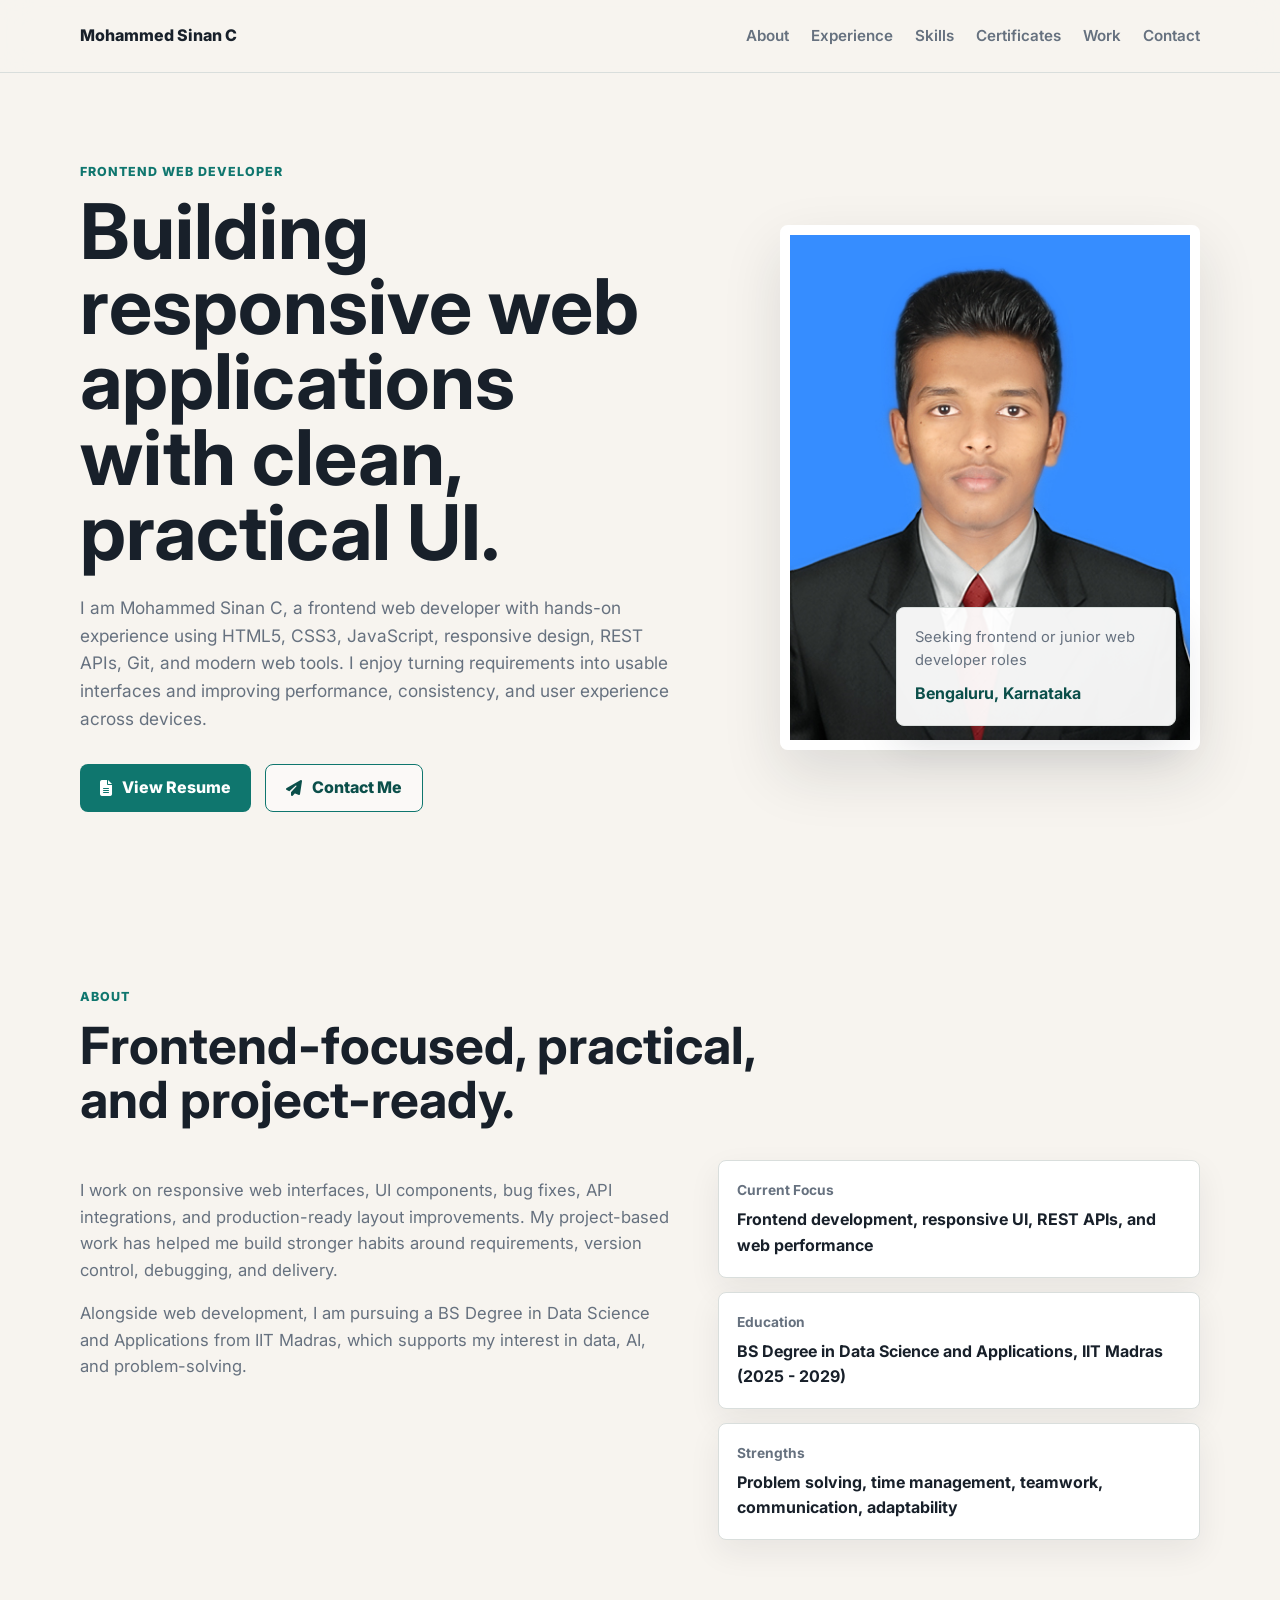
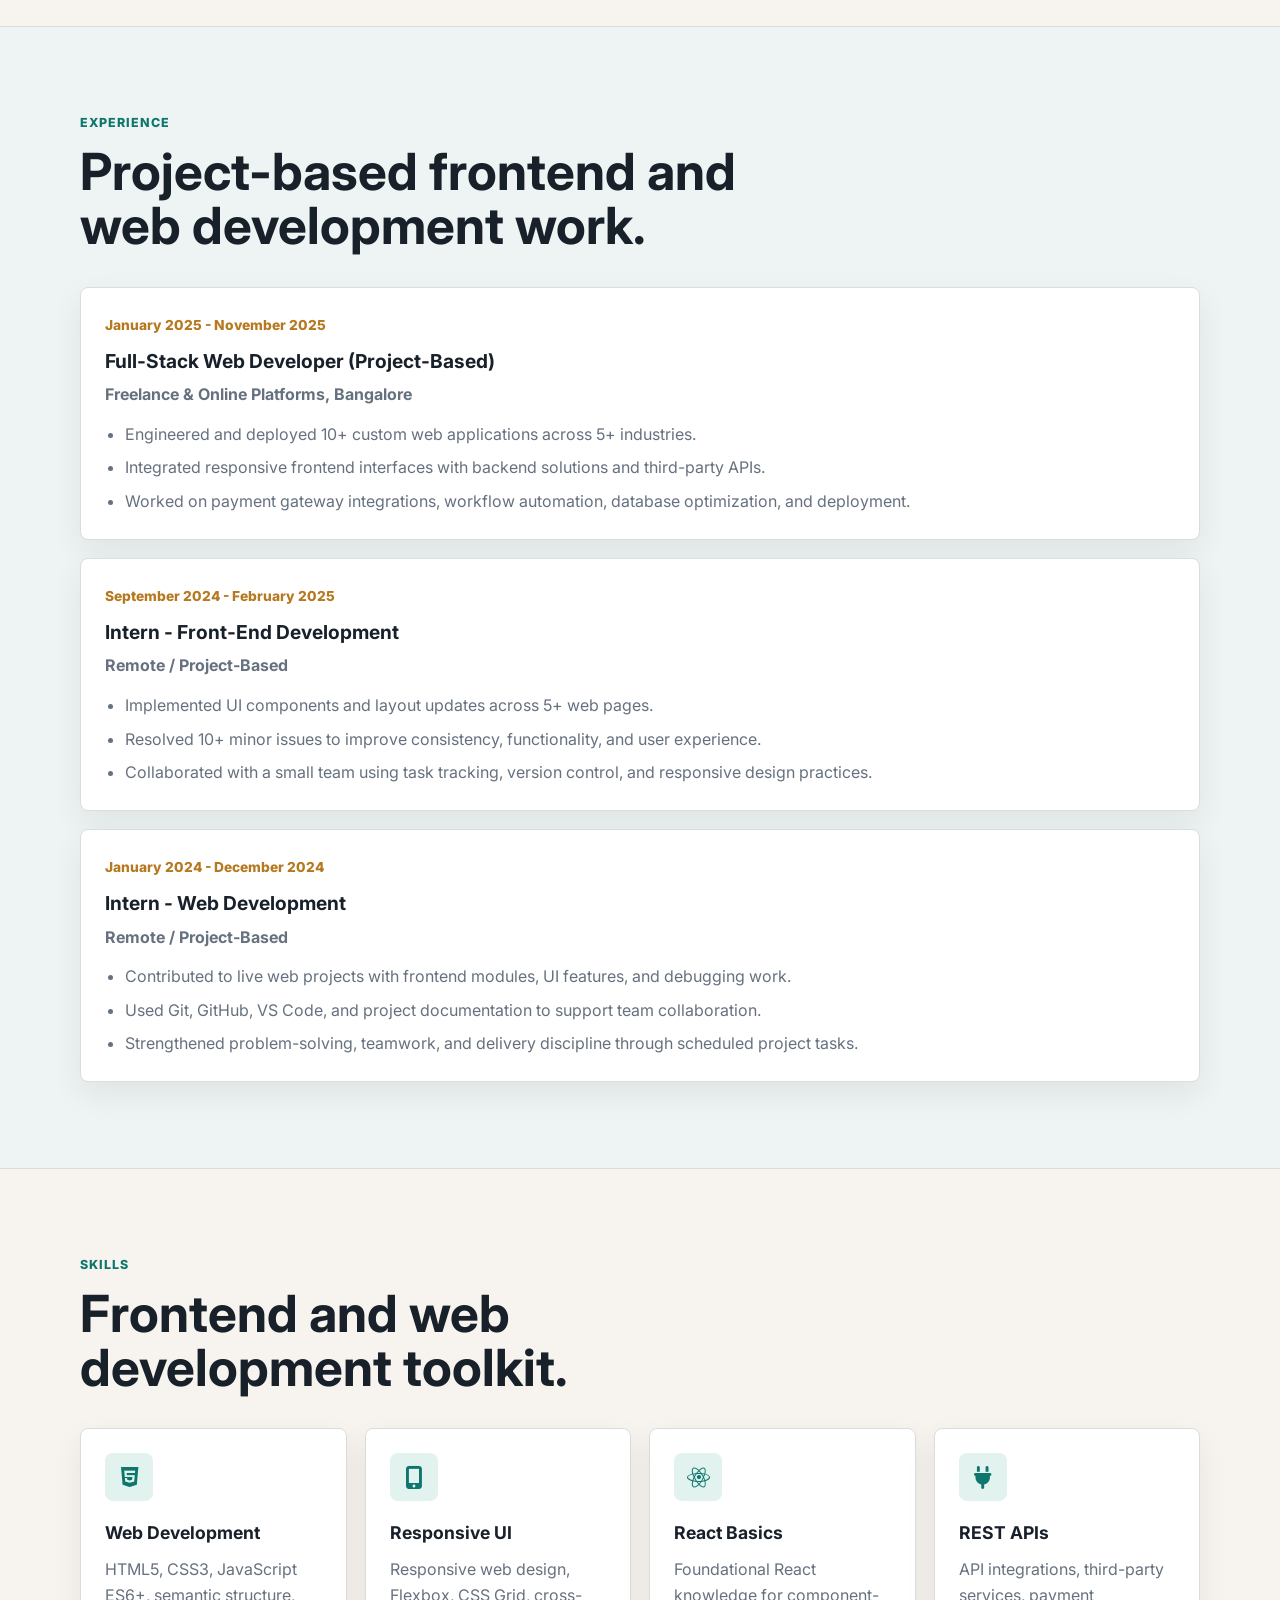
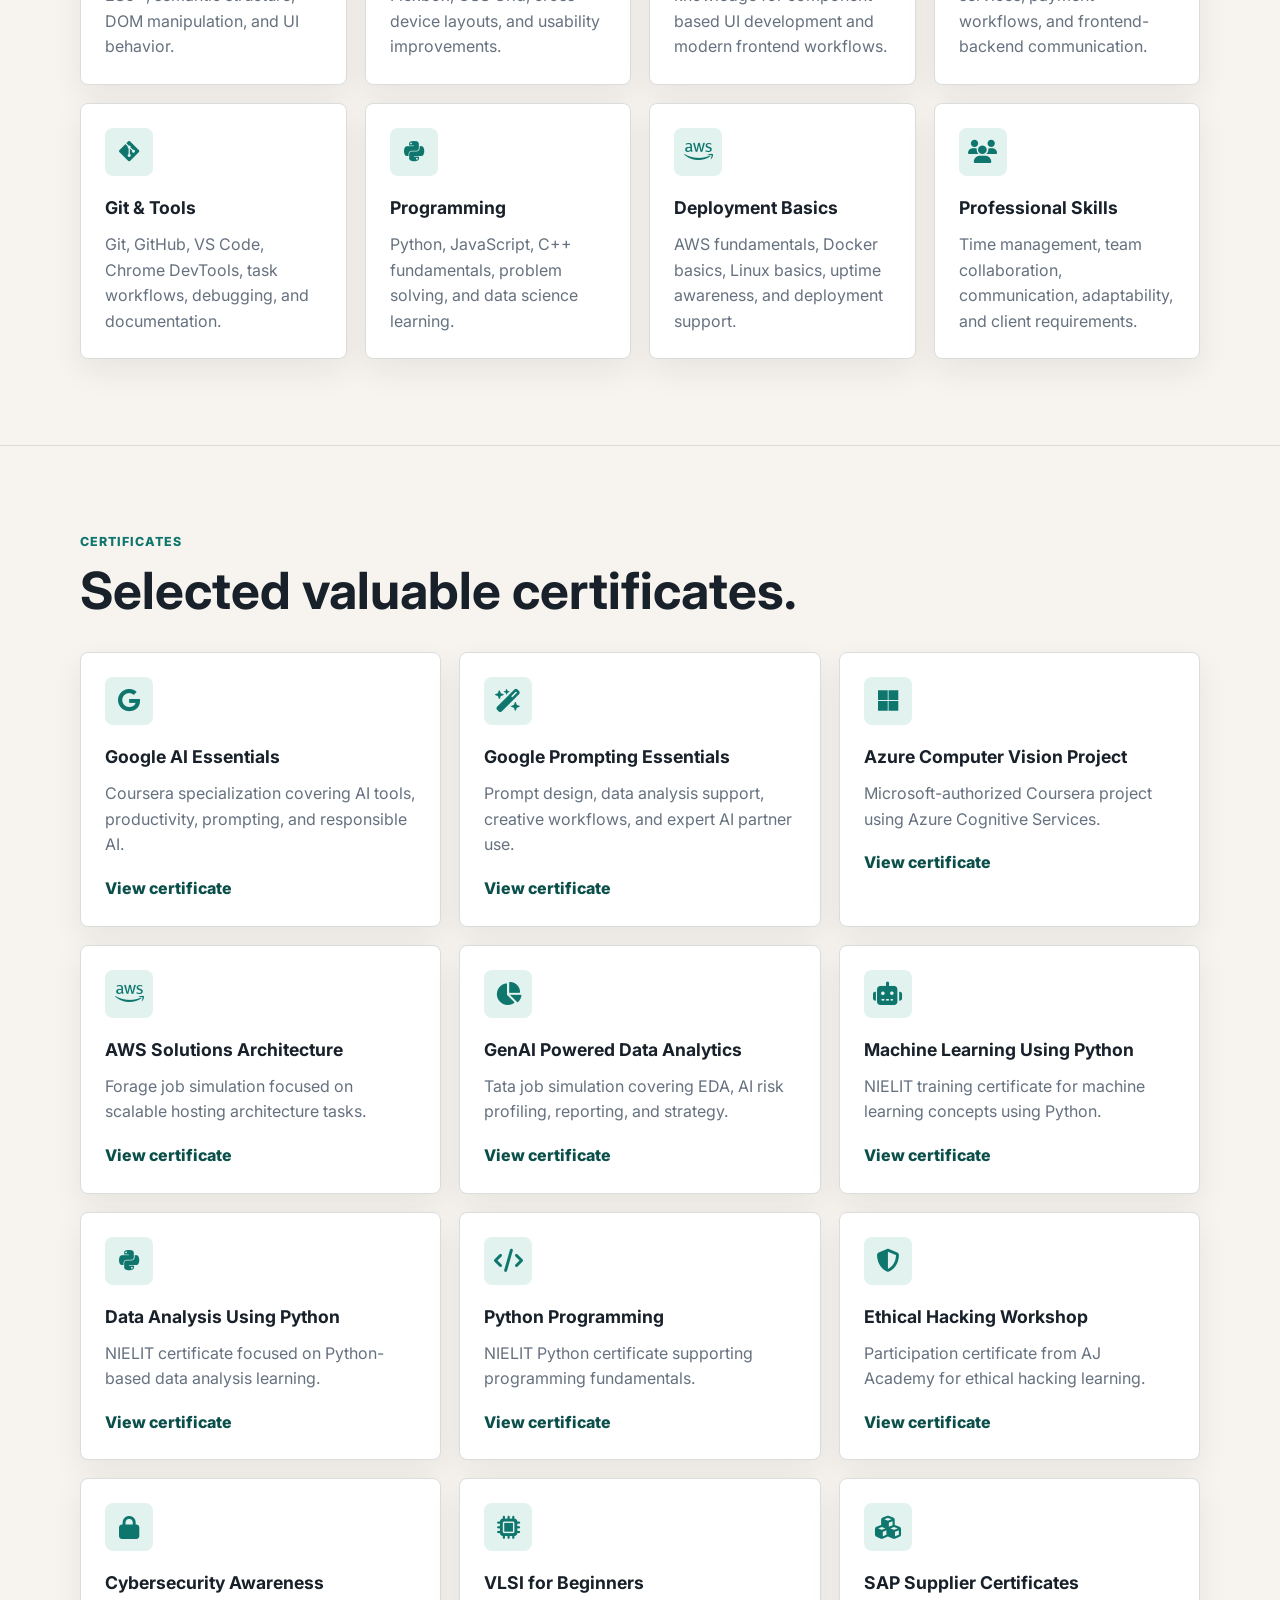
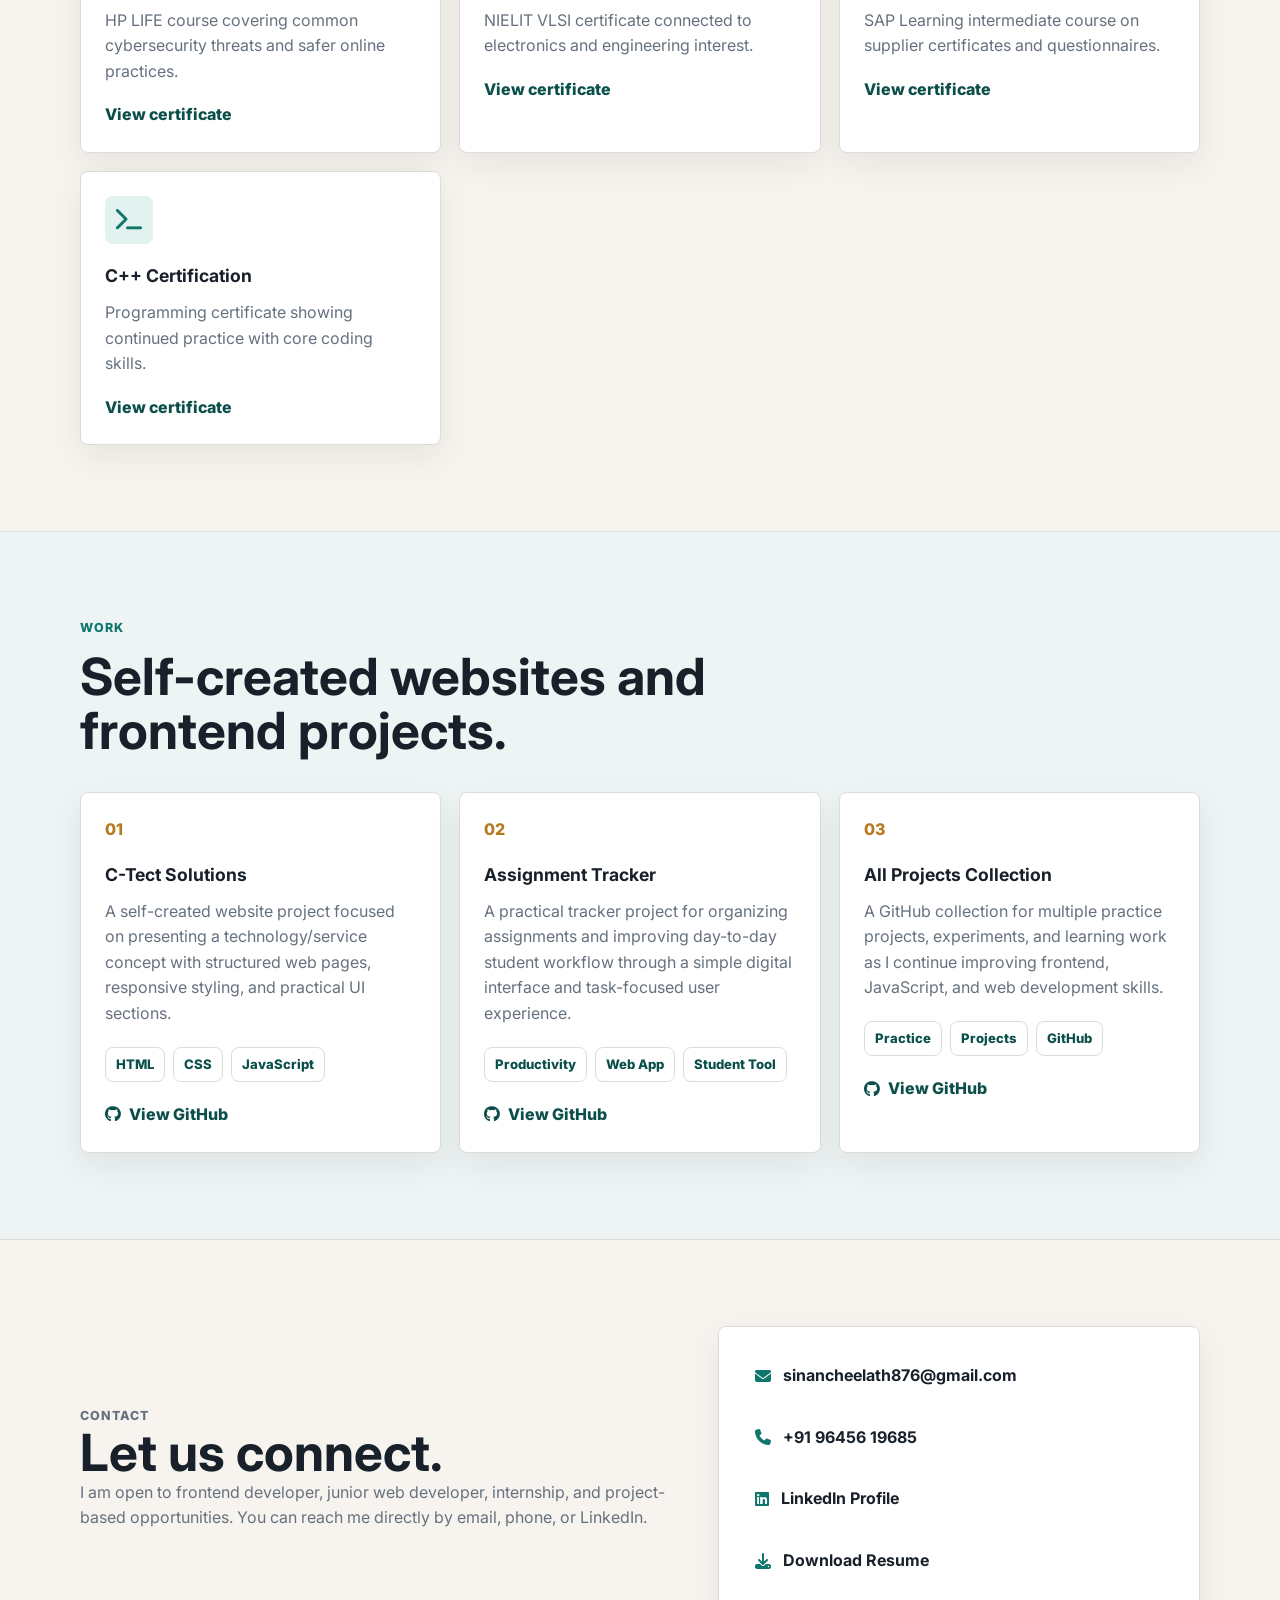
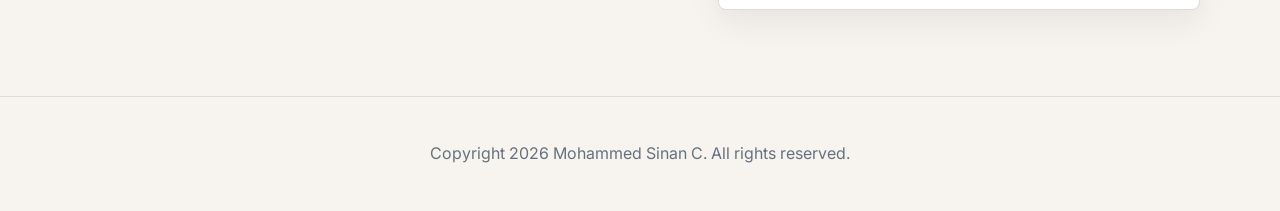
==== index.html @ 4a8b9de6 "Initial commit" ====
<!DOCTYPE html>
<html lang="en">
<head>
    <meta charset="UTF-8">
    <meta name="viewport" content="width=device-width, initial-scale=1.0">
    <title>Mohammed Sinan C | Portfolio</title>
    <meta name="description" content="Professional portfolio of Mohammed Sinan C, a frontend web developer skilled in HTML5, CSS3, JavaScript, responsive design, REST APIs, Git, and modern web workflows.">
    <link rel="preconnect" href="https://fonts.googleapis.com">
    <link rel="preconnect" href="https://fonts.gstatic.com" crossorigin>
    <link href="https://fonts.googleapis.com/css2?family=Inter:wght@400;500;600;700;800&display=swap" rel="stylesheet">
    <link href="https://cdnjs.cloudflare.com/ajax/libs/font-awesome/6.5.1/css/all.min.css" rel="stylesheet">
    <link rel="stylesheet" href="styles.css">
</head>
<body>
    <div class="scroll-progress" aria-hidden="true"></div>

    <header class="site-header">
        <nav class="navbar" aria-label="Primary navigation">
            <a class="brand" href="#home">Mohammed Sinan C</a>
            <button class="menu-toggle" type="button" aria-label="Open navigation" aria-expanded="false">
                <i class="fa-solid fa-bars"></i>
            </button>
            <div class="nav-links">
                <a href="#about">About</a>
                <a href="#experience">Experience</a>
                <a href="#skills">Skills</a>
                <a href="#certifications">Certificates</a>
                <a href="#work">Work</a>
                <a href="#contact">Contact</a>
            </div>
        </nav>
    </header>

    <main>
        <section id="home" class="hero">
            <div class="hero-copy">
                <p class="eyebrow">Frontend Web Developer</p>
                <h1>Building responsive web applications with clean, practical UI.</h1>
                <p class="hero-text">
                    I am Mohammed Sinan C, a frontend web developer with hands-on experience using
                    HTML5, CSS3, JavaScript, responsive design, REST APIs, Git, and modern web tools.
                    I enjoy turning requirements into usable interfaces and improving performance,
                    consistency, and user experience across devices.
                </p>
                <div class="hero-actions">
                    <a class="btn btn-primary" href="Resume.pdf" target="_blank" rel="noopener">
                        <i class="fa-solid fa-file-lines"></i>
                        View Resume
                    </a>
                    <a class="btn btn-outline" href="#contact">
                        <i class="fa-solid fa-paper-plane"></i>
                        Contact Me
                    </a>
                </div>
            </div>
            <aside class="profile-panel" aria-label="Profile summary">
                <img src="Photo.JPG" alt="Portrait of Mohammed Sinan C" class="profile-photo">
                <div class="profile-card">
                    <span>Seeking frontend or junior web developer roles</span>
                    <strong>Bengaluru, Karnataka</strong>
                </div>
            </aside>
        </section>

        <section id="about" class="section">
            <div class="section-heading">
                <p class="eyebrow">About</p>
                <h2>Frontend-focused, practical, and project-ready.</h2>
            </div>
            <div class="about-grid">
                <div class="about-copy">
                    <p>
                        I work on responsive web interfaces, UI components, bug fixes, API integrations,
                        and production-ready layout improvements. My project-based work has helped me
                        build stronger habits around requirements, version control, debugging, and delivery.
                    </p>
                    <p>
                        Alongside web development, I am pursuing a BS Degree in Data Science and
                        Applications from IIT Madras, which supports my interest in data, AI, and
                        problem-solving.
                    </p>
                </div>
                <div class="info-list">
                    <div>
                        <span>Current Focus</span>
                        <strong>Frontend development, responsive UI, REST APIs, and web performance</strong>
                    </div>
                    <div>
                        <span>Education</span>
                        <strong>BS Degree in Data Science and Applications, IIT Madras (2025 - 2029)</strong>
                    </div>
                    <div>
                        <span>Strengths</span>
                        <strong>Problem solving, time management, teamwork, communication, adaptability</strong>
                    </div>
                </div>
            </div>
        </section>

        <section id="experience" class="section section-muted">
            <div class="section-heading">
                <p class="eyebrow">Experience</p>
                <h2>Project-based frontend and web development work.</h2>
            </div>
            <div class="timeline">
                <article class="timeline-card">
                    <span class="timeline-date">January 2025 - November 2025</span>
                    <h3>Full-Stack Web Developer (Project-Based)</h3>
                    <p class="timeline-place">Freelance & Online Platforms, Bangalore</p>
                    <ul>
                        <li>Engineered and deployed 10+ custom web applications across 5+ industries.</li>
                        <li>Integrated responsive frontend interfaces with backend solutions and third-party APIs.</li>
                        <li>Worked on payment gateway integrations, workflow automation, database optimization, and deployment.</li>
                    </ul>
                </article>
                <article class="timeline-card">
                    <span class="timeline-date">September 2024 - February 2025</span>
                    <h3>Intern - Front-End Development</h3>
                    <p class="timeline-place">Remote / Project-Based</p>
                    <ul>
                        <li>Implemented UI components and layout updates across 5+ web pages.</li>
                        <li>Resolved 10+ minor issues to improve consistency, functionality, and user experience.</li>
                        <li>Collaborated with a small team using task tracking, version control, and responsive design practices.</li>
                    </ul>
                </article>
                <article class="timeline-card">
                    <span class="timeline-date">January 2024 - December 2024</span>
                    <h3>Intern - Web Development</h3>
                    <p class="timeline-place">Remote / Project-Based</p>
                    <ul>
                        <li>Contributed to live web projects with frontend modules, UI features, and debugging work.</li>
                        <li>Used Git, GitHub, VS Code, and project documentation to support team collaboration.</li>
                        <li>Strengthened problem-solving, teamwork, and delivery discipline through scheduled project tasks.</li>
                    </ul>
                </article>
            </div>
        </section>

        <section id="skills" class="section section-muted">
            <div class="section-heading">
                <p class="eyebrow">Skills</p>
                <h2>Frontend and web development toolkit.</h2>
            </div>
            <div class="skills-grid">
                <article class="skill-card">
                    <i class="fa-brands fa-html5"></i>
                    <h3>Web Development</h3>
                    <p>HTML5, CSS3, JavaScript ES6+, semantic structure, DOM manipulation, and UI behavior.</p>
                </article>
                <article class="skill-card">
                    <i class="fa-solid fa-mobile-screen-button"></i>
                    <h3>Responsive UI</h3>
                    <p>Responsive web design, Flexbox, CSS Grid, cross-device layouts, and usability improvements.</p>
                </article>
                <article class="skill-card">
                    <i class="fa-brands fa-react"></i>
                    <h3>React Basics</h3>
                    <p>Foundational React knowledge for component-based UI development and modern frontend workflows.</p>
                </article>
                <article class="skill-card">
                    <i class="fa-solid fa-plug"></i>
                    <h3>REST APIs</h3>
                    <p>API integrations, third-party services, payment workflows, and frontend-backend communication.</p>
                </article>
                <article class="skill-card">
                    <i class="fa-brands fa-git-alt"></i>
                    <h3>Git & Tools</h3>
                    <p>Git, GitHub, VS Code, Chrome DevTools, task workflows, debugging, and documentation.</p>
                </article>
                <article class="skill-card">
                    <i class="fa-brands fa-python"></i>
                    <h3>Programming</h3>
                    <p>Python, JavaScript, C++ fundamentals, problem solving, and data science learning.</p>
                </article>
                <article class="skill-card">
                    <i class="fa-brands fa-aws"></i>
                    <h3>Deployment Basics</h3>
                    <p>AWS fundamentals, Docker basics, Linux basics, uptime awareness, and deployment support.</p>
                </article>
                <article class="skill-card">
                    <i class="fa-solid fa-users"></i>
                    <h3>Professional Skills</h3>
                    <p>Time management, team collaboration, communication, adaptability, and client requirements.</p>
                </article>
            </div>
        </section>

        <section id="certifications" class="section">
            <div class="section-heading">
                <p class="eyebrow">Certificates</p>
                <h2>Selected valuable certificates.</h2>
            </div>
            <div class="cert-grid">
                <article class="cert-card">
                    <div class="cert-icon"><i class="fa-brands fa-google"></i></div>
                    <h3>Google AI Essentials</h3>
                    <p>Coursera specialization covering AI tools, productivity, prompting, and responsible AI.</p>
                    <a href="certificates/Coursera Google AI Essentials.pdf" target="_blank" rel="noopener">View certificate</a>
                </article>
                <article class="cert-card">
                    <div class="cert-icon"><i class="fa-solid fa-wand-magic-sparkles"></i></div>
                    <h3>Google Prompting Essentials</h3>
                    <p>Prompt design, data analysis support, creative workflows, and expert AI partner use.</p>
                    <a href="certificates/Coursera Google Prompting Essentials.pdf" target="_blank" rel="noopener">View certificate</a>
                </article>
                <article class="cert-card">
                    <div class="cert-icon"><i class="fa-brands fa-microsoft"></i></div>
                    <h3>Azure Computer Vision Project</h3>
                    <p>Microsoft-authorized Coursera project using Azure Cognitive Services.</p>
                    <a href="certificates/Coursera computer vision app with Azure Cognitive Services.pdf" target="_blank" rel="noopener">View certificate</a>
                </article>
                <article class="cert-card">
                    <div class="cert-icon"><i class="fa-brands fa-aws"></i></div>
                    <h3>AWS Solutions Architecture</h3>
                    <p>Forage job simulation focused on scalable hosting architecture tasks.</p>
                    <a href="certificates/AWS_certificate.pdf" target="_blank" rel="noopener">View certificate</a>
                </article>
                <article class="cert-card">
                    <div class="cert-icon"><i class="fa-solid fa-chart-pie"></i></div>
                    <h3>GenAI Powered Data Analytics</h3>
                    <p>Tata job simulation covering EDA, AI risk profiling, reporting, and strategy.</p>
                    <a href="certificates/Tata_completion_certificate.pdf" target="_blank" rel="noopener">View certificate</a>
                </article>
                <article class="cert-card">
                    <div class="cert-icon"><i class="fa-solid fa-robot"></i></div>
                    <h3>Machine Learning Using Python</h3>
                    <p>NIELIT training certificate for machine learning concepts using Python.</p>
                    <a href="certificates/Machine learning_NIELIT.pdf" target="_blank" rel="noopener">View certificate</a>
                </article>
                <article class="cert-card">
                    <div class="cert-icon"><i class="fa-brands fa-python"></i></div>
                    <h3>Data Analysis Using Python</h3>
                    <p>NIELIT certificate focused on Python-based data analysis learning.</p>
                    <a href="certificates/Data Analysis-NIELIT.pdf" target="_blank" rel="noopener">View certificate</a>
                </article>
                <article class="cert-card">
                    <div class="cert-icon"><i class="fa-solid fa-code"></i></div>
                    <h3>Python Programming</h3>
                    <p>NIELIT Python certificate supporting programming fundamentals.</p>
                    <a href="certificates/python_NIELIT.pdf" target="_blank" rel="noopener">View certificate</a>
                </article>
                <article class="cert-card">
                    <div class="cert-icon"><i class="fa-solid fa-shield-halved"></i></div>
                    <h3>Ethical Hacking Workshop</h3>
                    <p>Participation certificate from AJ Academy for ethical hacking learning.</p>
                    <a href="certificates/AJ Academy-Participation Certificate of Ethical Hacking,Sinan.pdf" target="_blank" rel="noopener">View certificate</a>
                </article>
                <article class="cert-card">
                    <div class="cert-icon"><i class="fa-solid fa-lock"></i></div>
                    <h3>Cybersecurity Awareness</h3>
                    <p>HP LIFE course covering common cybersecurity threats and safer online practices.</p>
                    <a href="certificates/certificate in HP_Cyber.PDF" target="_blank" rel="noopener">View certificate</a>
                </article>
                <article class="cert-card">
                    <div class="cert-icon"><i class="fa-solid fa-microchip"></i></div>
                    <h3>VLSI for Beginners</h3>
                    <p>NIELIT VLSI certificate connected to electronics and engineering interest.</p>
                    <a href="certificates/VLSI_NIELIT.pdf" target="_blank" rel="noopener">View certificate</a>
                </article>
                <article class="cert-card">
                    <div class="cert-icon"><i class="fa-solid fa-cubes"></i></div>
                    <h3>SAP Supplier Certificates</h3>
                    <p>SAP Learning intermediate course on supplier certificates and questionnaires.</p>
                    <a href="certificates/SAP_certificate.pdf" target="_blank" rel="noopener">View certificate</a>
                </article>
                <article class="cert-card">
                    <div class="cert-icon"><i class="fa-solid fa-terminal"></i></div>
                    <h3>C++ Certification</h3>
                    <p>Programming certificate showing continued practice with core coding skills.</p>
                    <a href="certificates/c++ certification.pdf" target="_blank" rel="noopener">View certificate</a>
                </article>
            </div>
        </section>

        <section id="work" class="section section-muted">
            <div class="section-heading">
                <p class="eyebrow">Work</p>
                <h2>Self-created websites and frontend projects.</h2>
            </div>
            <div class="work-grid">
                <article class="work-card">
                    <span class="work-number">01</span>
                    <h3>C-Tect Solutions</h3>
                    <p>
                        A self-created website project focused on presenting a technology/service concept
                        with structured web pages, responsive styling, and practical UI sections.
                    </p>
                    <div class="tags">
                        <span>HTML</span>
                        <span>CSS</span>
                        <span>JavaScript</span>
                    </div>
                    <a class="project-link" href="https://github.com/Sinan313/c-tectsolutions.git" target="_blank" rel="noopener">
                        <i class="fa-brands fa-github"></i>
                        View GitHub
                    </a>
                </article>
                <article class="work-card">
                    <span class="work-number">02</span>
                    <h3>Assignment Tracker</h3>
                    <p>
                        A practical tracker project for organizing assignments and improving day-to-day
                        student workflow through a simple digital interface and task-focused user experience.
                    </p>
                    <div class="tags">
                        <span>Productivity</span>
                        <span>Web App</span>
                        <span>Student Tool</span>
                    </div>
                    <a class="project-link" href="https://github.com/Sinan313/assignment_tracker.git" target="_blank" rel="noopener">
                        <i class="fa-brands fa-github"></i>
                        View GitHub
                    </a>
                </article>
                <article class="work-card">
                    <span class="work-number">03</span>
                    <h3>All Projects Collection</h3>
                    <p>
                        A GitHub collection for multiple practice projects, experiments, and learning work
                        as I continue improving frontend, JavaScript, and web development skills.
                    </p>
                    <div class="tags">
                        <span>Practice</span>
                        <span>Projects</span>
                        <span>GitHub</span>
                    </div>
                    <a class="project-link" href="https://github.com/Sinan313/all_projects.git" target="_blank" rel="noopener">
                        <i class="fa-brands fa-github"></i>
                        View GitHub
                    </a>
                </article>
            </div>
        </section>

        <section id="contact" class="section contact-section">
            <div class="contact-copy">
                <p class="eyebrow">Contact</p>
                <h2>Let us connect.</h2>
                <p>
                    I am open to frontend developer, junior web developer, internship, and project-based
                    opportunities. You can reach me directly by email, phone, or LinkedIn.
                </p>
            </div>
            <div class="contact-card">
                <a href="mailto:sinancheelath876@gmail.com">
                    <i class="fa-solid fa-envelope"></i>
                    sinancheelath876@gmail.com
                </a>
                <a href="tel:+919645619685">
                    <i class="fa-solid fa-phone"></i>
                    +91 96456 19685
                </a>
                <a href="https://www.linkedin.com/in/mohammed-sinan-c-26484b28a" target="_blank" rel="noopener">
                    <i class="fa-brands fa-linkedin"></i>
                    LinkedIn Profile
                </a>
                <a href="Resume.pdf" target="_blank" rel="noopener">
                    <i class="fa-solid fa-download"></i>
                    Download Resume
                </a>
            </div>
        </section>
    </main>

    <footer class="footer">
        <p>Copyright <span id="year"></span> Mohammed Sinan C. All rights reserved.</p>
    </footer>

    <script src="script.js"></script>
</body>
</html>
---- styles.css ----
:root {
    --bg: #f7f4ef;
    --surface: #ffffff;
    --surface-soft: #eef4f3;
    --ink: #18202a;
    --muted: #66717f;
    --line: #d9dedc;
    --accent: #0f766e;
    --accent-dark: #0b4f4a;
    --gold: #b7791f;
    --shadow: 0 24px 60px rgba(24, 32, 42, 0.12);
}

* {
    box-sizing: border-box;
}

html {
    scroll-behavior: smooth;
}

body {
    margin: 0;
    font-family: "Inter", Arial, sans-serif;
    background: var(--bg);
    color: var(--ink);
    line-height: 1.6;
}

a {
    color: inherit;
}

.scroll-progress {
    position: fixed;
    inset: 0 auto auto 0;
    width: 0;
    height: 4px;
    background: var(--accent);
    z-index: 20;
}

.site-header {
    position: sticky;
    top: 0;
    z-index: 10;
    background: rgba(247, 244, 239, 0.9);
    border-bottom: 1px solid var(--line);
    backdrop-filter: blur(16px);
}

.navbar {
    width: min(1120px, calc(100% - 32px));
    min-height: 72px;
    margin: 0 auto;
    display: flex;
    align-items: center;
    justify-content: space-between;
    gap: 24px;
}

.brand {
    font-weight: 800;
    text-decoration: none;
    letter-spacing: 0;
}

.nav-links {
    display: flex;
    align-items: center;
    gap: 22px;
}

.nav-links a {
    color: var(--muted);
    font-size: 0.95rem;
    font-weight: 600;
    text-decoration: none;
}

.nav-links a:hover {
    color: var(--accent);
}

.menu-toggle {
    display: none;
    width: 44px;
    height: 44px;
    border: 1px solid var(--line);
    border-radius: 8px;
    background: var(--surface);
    color: var(--ink);
    cursor: pointer;
}

.hero {
    width: min(1120px, calc(100% - 32px));
    min-height: calc(100vh - 72px);
    margin: 0 auto;
    padding: 64px 0;
    display: grid;
    grid-template-columns: minmax(0, 1.12fr) minmax(300px, 0.88fr);
    align-items: center;
    gap: 56px;
}

.eyebrow {
    margin: 0 0 12px;
    color: var(--accent);
    font-size: 0.78rem;
    font-weight: 800;
    letter-spacing: 0.08em;
    text-transform: uppercase;
}

h1,
h2,
h3,
p {
    overflow-wrap: anywhere;
}

h1 {
    margin: 0;
    max-width: 820px;
    font-size: clamp(2.35rem, 6vw, 5.3rem);
    line-height: 0.98;
    letter-spacing: 0;
}

h2 {
    margin: 0;
    font-size: clamp(2rem, 4vw, 3.4rem);
    line-height: 1.05;
    letter-spacing: 0;
}

.hero-text {
    max-width: 680px;
    margin: 24px 0 0;
    color: var(--muted);
    font-size: 1.08rem;
}

.hero-actions {
    display: flex;
    flex-wrap: wrap;
    gap: 14px;
    margin-top: 32px;
}

.btn {
    display: inline-flex;
    align-items: center;
    justify-content: center;
    gap: 10px;
    min-height: 48px;
    padding: 0 20px;
    border-radius: 8px;
    font-weight: 800;
    text-decoration: none;
}

.btn-primary {
    background: var(--accent);
    color: white;
}

.btn-primary:hover {
    background: var(--accent-dark);
}

.btn-outline {
    border: 1px solid var(--accent);
    color: var(--accent-dark);
    background: rgba(255, 255, 255, 0.45);
}

.profile-panel {
    position: relative;
}

.profile-photo {
    display: block;
    width: min(100%, 420px);
    aspect-ratio: 4 / 5;
    margin-left: auto;
    object-fit: cover;
    object-position: center top;
    border-radius: 8px;
    border: 10px solid var(--surface);
    box-shadow: var(--shadow);
}

.profile-card {
    position: absolute;
    right: 24px;
    bottom: 24px;
    width: min(280px, calc(100% - 48px));
    padding: 18px;
    background: rgba(255, 255, 255, 0.94);
    border: 1px solid var(--line);
    border-radius: 8px;
    box-shadow: 0 16px 40px rgba(24, 32, 42, 0.16);
}

.profile-card span {
    display: block;
    color: var(--muted);
    font-size: 0.92rem;
}

.profile-card strong {
    display: block;
    margin-top: 8px;
    color: var(--accent-dark);
}

.section {
    width: min(1120px, calc(100% - 32px));
    margin: 0 auto;
    padding: 86px 0;
}

.section-muted {
    width: 100%;
    max-width: none;
    padding-left: max(16px, calc((100% - 1120px) / 2));
    padding-right: max(16px, calc((100% - 1120px) / 2));
    background: var(--surface-soft);
    border-top: 1px solid var(--line);
    border-bottom: 1px solid var(--line);
}

#skills.section-muted {
    background: var(--bg);
    border-top: 0;
}

.section-heading {
    max-width: 720px;
    margin-bottom: 34px;
}

.about-grid,
.contact-section {
    display: grid;
    grid-template-columns: minmax(0, 1.1fr) minmax(280px, 0.9fr);
    gap: 48px;
}

.timeline {
    display: grid;
    gap: 18px;
}

.timeline-card {
    padding: 24px;
    background: var(--surface);
    border: 1px solid var(--line);
    border-radius: 8px;
    box-shadow: 0 12px 32px rgba(24, 32, 42, 0.07);
}

.timeline-date {
    display: inline-flex;
    margin-bottom: 10px;
    color: var(--gold);
    font-size: 0.86rem;
    font-weight: 800;
}

.timeline-card h3 {
    margin: 0;
    font-size: 1.2rem;
}

.timeline-place {
    margin: 6px 0 14px;
    color: var(--muted);
    font-weight: 700;
}

.timeline-card ul {
    margin: 0;
    padding-left: 20px;
    color: var(--muted);
}

.timeline-card li + li {
    margin-top: 8px;
}

.about-copy {
    color: var(--muted);
    font-size: 1.04rem;
}

.info-list {
    display: grid;
    gap: 14px;
}

.info-list div,
.skill-card,
.cert-card,
.work-card,
.contact-card {
    background: var(--surface);
    border: 1px solid var(--line);
    border-radius: 8px;
    box-shadow: 0 12px 32px rgba(24, 32, 42, 0.07);
}

.info-list div {
    padding: 18px;
}

.info-list span {
    display: block;
    color: var(--muted);
    font-size: 0.86rem;
    font-weight: 700;
}

.info-list strong {
    display: block;
    margin-top: 6px;
}

.skills-grid,
.cert-grid,
.work-grid {
    display: grid;
    grid-template-columns: repeat(4, minmax(0, 1fr));
    gap: 18px;
}

.cert-grid,
.work-grid {
    grid-template-columns: repeat(3, minmax(0, 1fr));
}

.work-grid {
    grid-template-columns: repeat(3, minmax(0, 1fr));
}

.skill-card,
.cert-card,
.work-card {
    padding: 24px;
}

.skill-card i,
.cert-icon {
    display: inline-flex;
    align-items: center;
    justify-content: center;
    width: 48px;
    height: 48px;
    margin-bottom: 18px;
    border-radius: 8px;
    background: #e1f2ef;
    color: var(--accent);
    font-size: 1.45rem;
}

.skill-card h3,
.cert-card h3,
.work-card h3 {
    margin: 0 0 10px;
    font-size: 1.1rem;
}

.skill-card p,
.cert-card p,
.work-card p,
.contact-copy p {
    margin: 0;
    color: var(--muted);
}

.cert-card a {
    display: inline-flex;
    margin-top: 18px;
    color: var(--accent-dark);
    font-weight: 800;
    text-decoration: none;
}

.cert-card a:hover {
    text-decoration: underline;
}

.project-link {
    display: inline-flex;
    align-items: center;
    gap: 8px;
    margin-top: 20px;
    color: var(--accent-dark);
    font-weight: 800;
    text-decoration: none;
}

.project-link:hover {
    text-decoration: underline;
}

.work-number {
    display: block;
    margin-bottom: 18px;
    color: var(--gold);
    font-weight: 800;
}

.tags {
    display: flex;
    flex-wrap: wrap;
    gap: 8px;
    margin-top: 20px;
}

.tags span {
    padding: 6px 10px;
    border: 1px solid var(--line);
    border-radius: 8px;
    color: var(--accent-dark);
    font-size: 0.82rem;
    font-weight: 800;
}

.contact-section {
    align-items: center;
}

.contact-card {
    display: grid;
    gap: 12px;
    padding: 24px;
}

.contact-card a {
    display: flex;
    align-items: center;
    gap: 12px;
    min-height: 48px;
    padding: 12px;
    border-radius: 8px;
    color: var(--ink);
    text-decoration: none;
    font-weight: 700;
}

.contact-card a:hover {
    background: var(--surface-soft);
    color: var(--accent-dark);
}

.contact-card i {
    color: var(--accent);
}

.footer {
    padding: 28px 16px;
    border-top: 1px solid var(--line);
    color: var(--muted);
    text-align: center;
}

.reveal {
    opacity: 0;
    transform: translateY(18px);
    transition: opacity 0.55s ease, transform 0.55s ease;
}

.reveal.visible {
    opacity: 1;
    transform: translateY(0);
}

@media (max-width: 900px) {
    .menu-toggle {
        display: inline-flex;
        align-items: center;
        justify-content: center;
    }

    .nav-links {
        position: absolute;
        top: 72px;
        left: 16px;
        right: 16px;
        display: none;
        flex-direction: column;
        align-items: stretch;
        gap: 0;
        padding: 10px;
        background: var(--surface);
        border: 1px solid var(--line);
        border-radius: 8px;
        box-shadow: var(--shadow);
    }

    .nav-links.open {
        display: flex;
    }

    .nav-links a {
        padding: 14px;
    }

    .hero,
    .about-grid,
    .contact-section {
        grid-template-columns: 1fr;
    }

    .hero {
        min-height: auto;
        padding-top: 44px;
    }

    .profile-photo {
        width: min(100%, 360px);
        margin: 0;
    }

    .profile-card {
        left: 18px;
        right: auto;
    }

    .skills-grid,
    .cert-grid,
    .work-grid {
        grid-template-columns: repeat(2, minmax(0, 1fr));
    }
}

@media (max-width: 560px) {
    .navbar,
    .hero,
    .section {
        width: min(100% - 24px, 1120px);
    }

    .hero-actions {
        flex-direction: column;
    }

    .btn {
        width: 100%;
    }

    .skills-grid,
    .cert-grid,
    .work-grid {
        grid-template-columns: 1fr;
    }

    .section,
    .section-muted {
        padding-top: 60px;
        padding-bottom: 60px;
    }
}
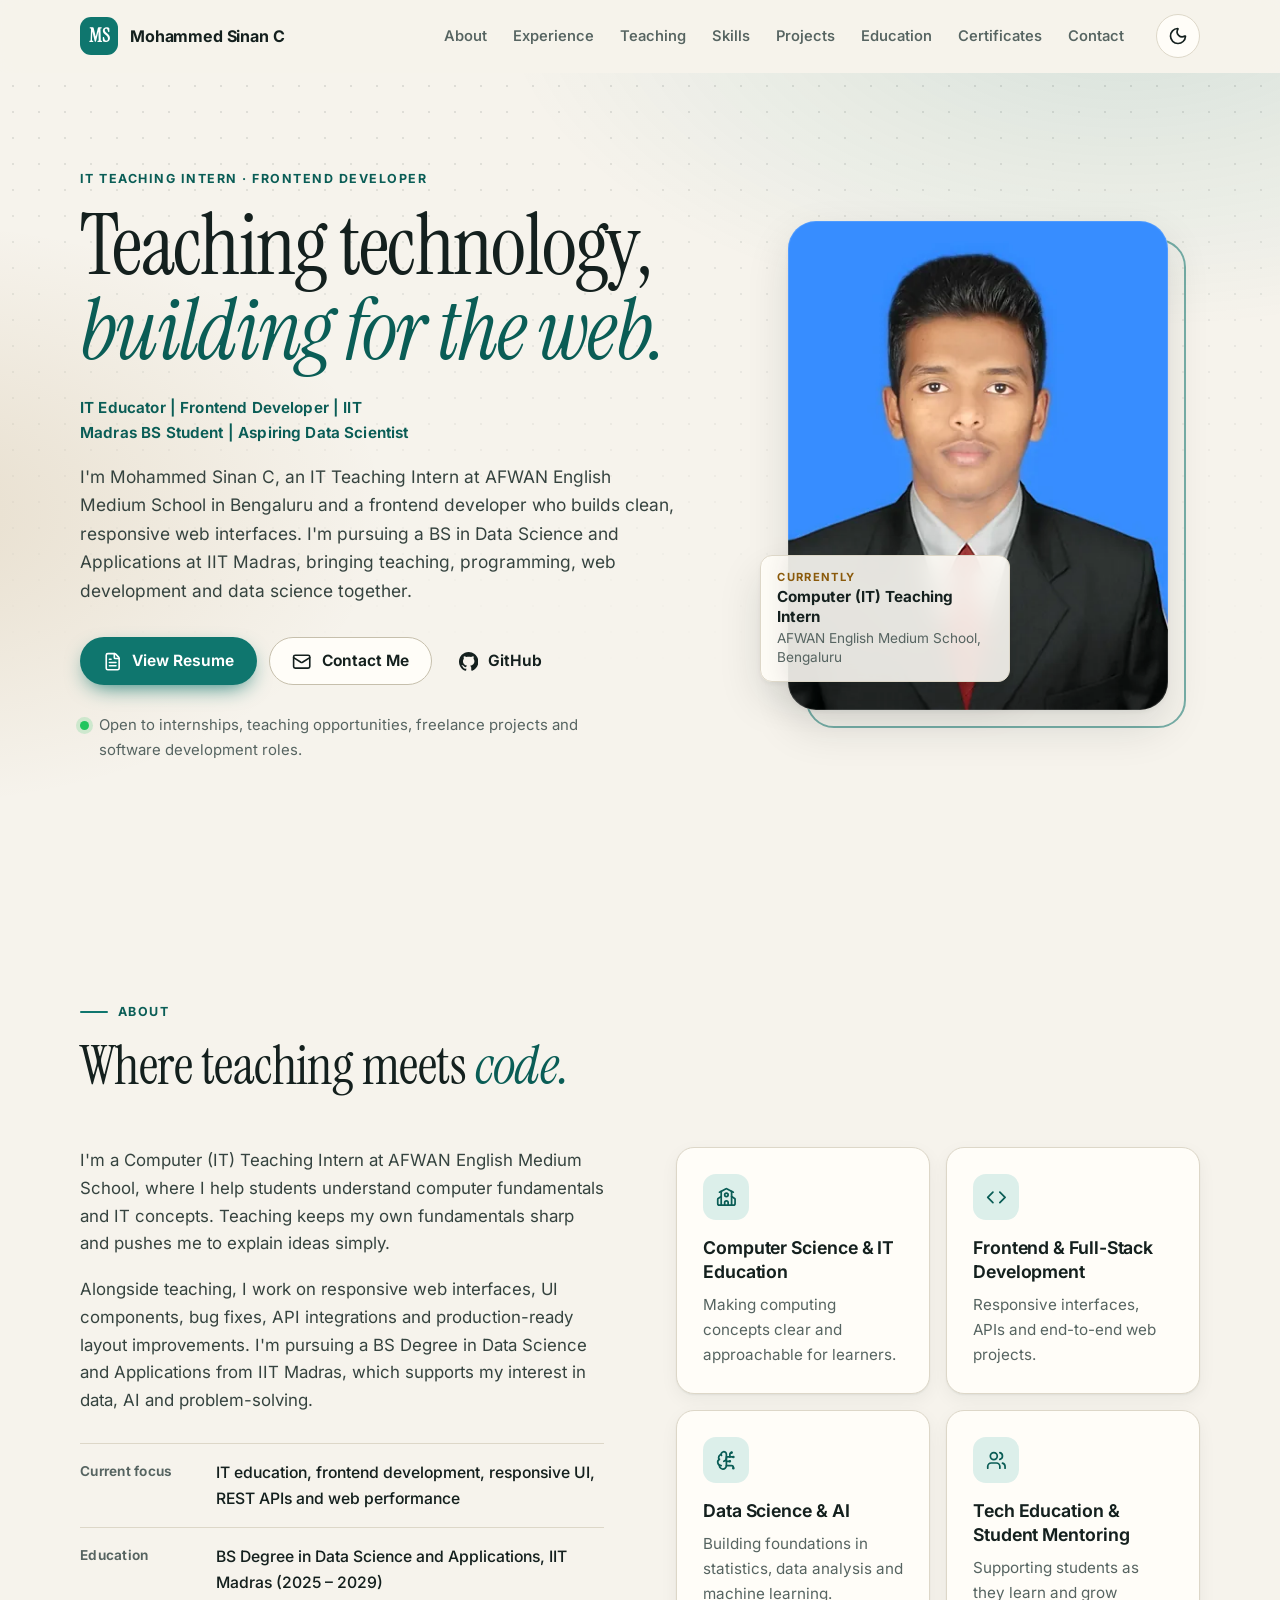
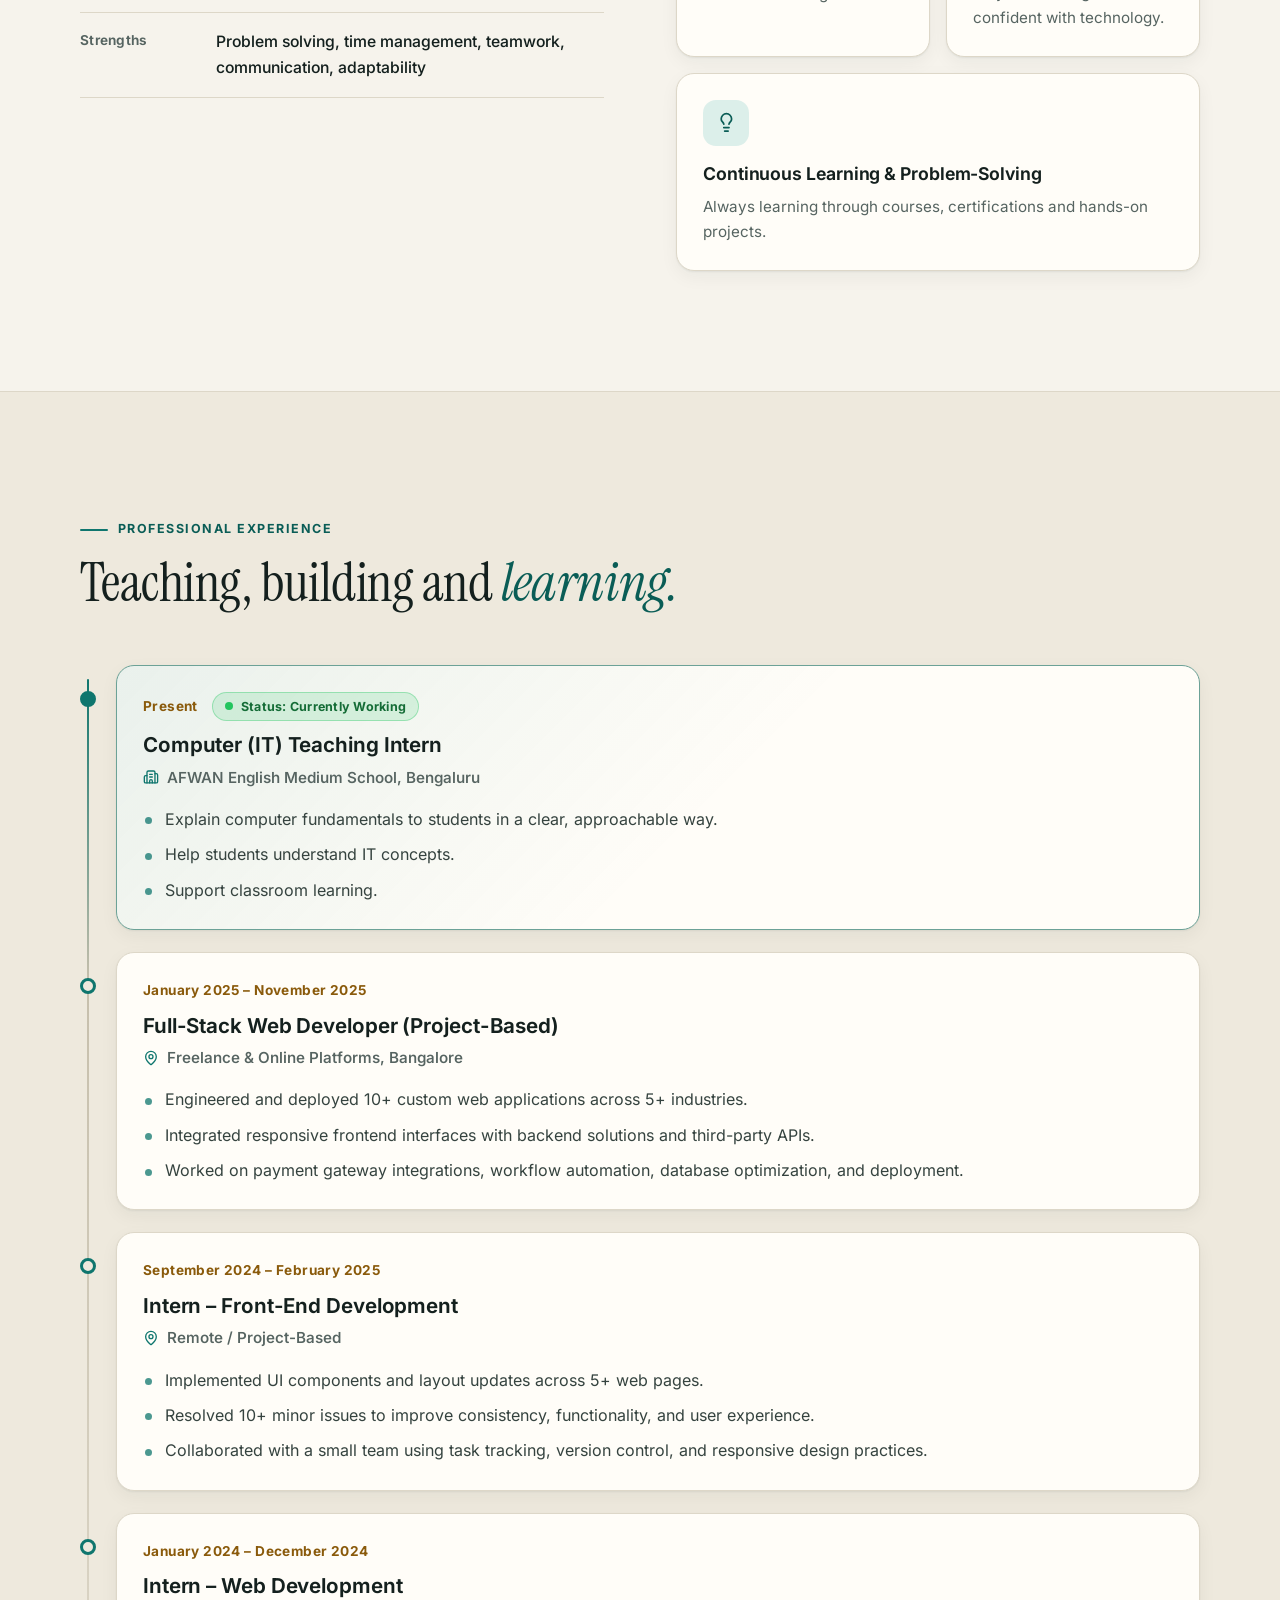
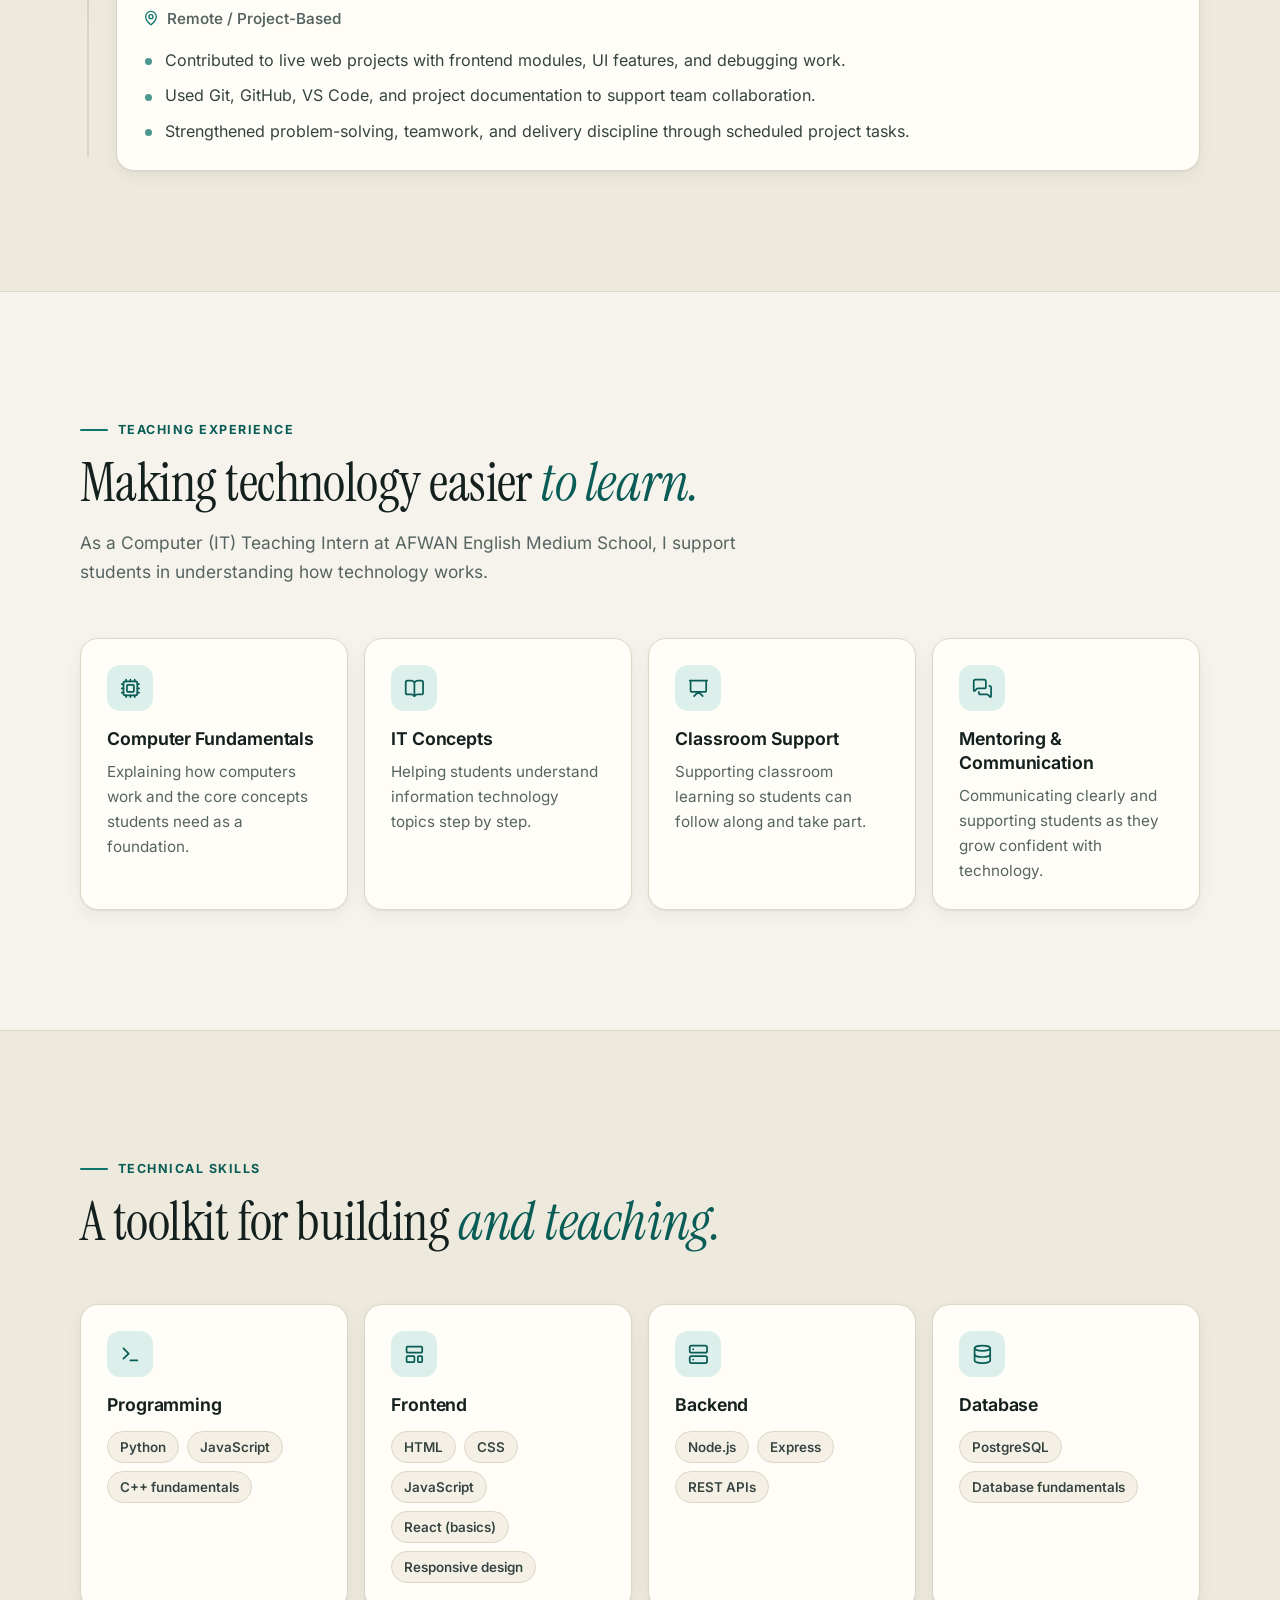
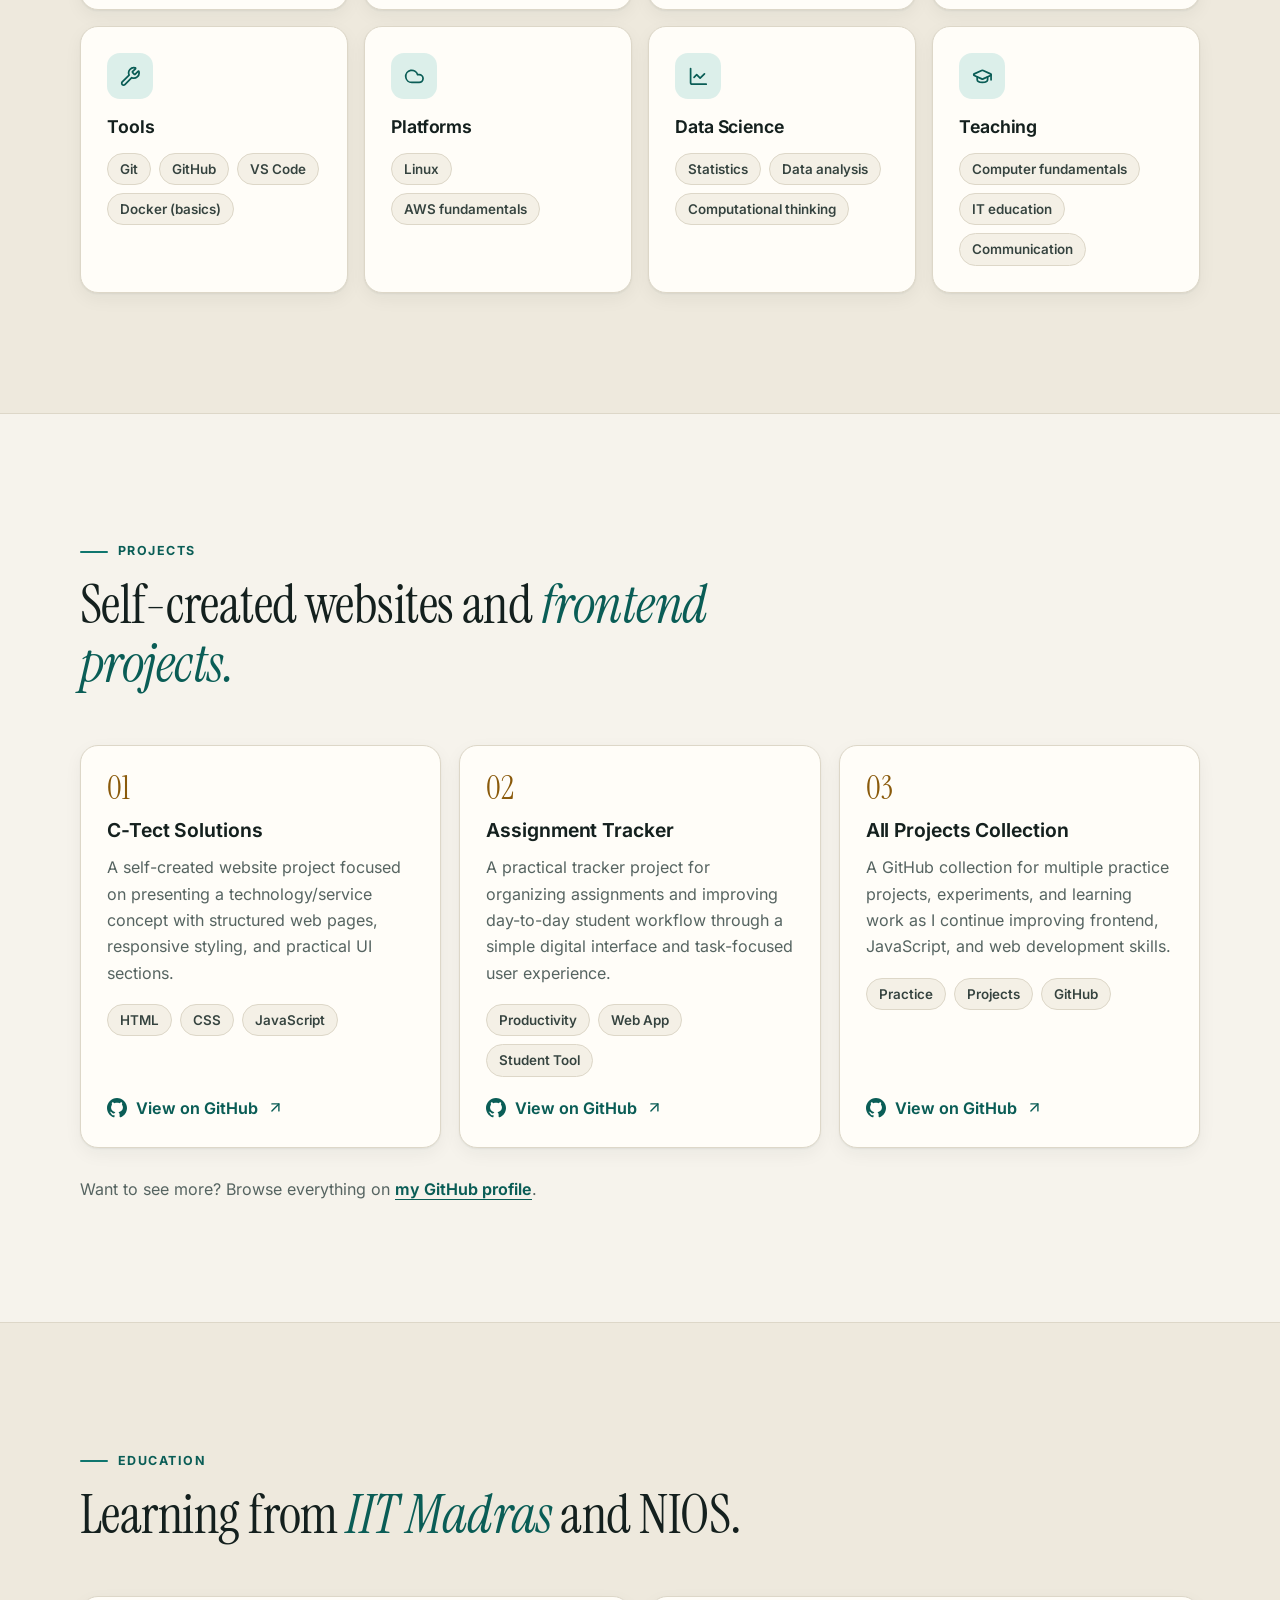
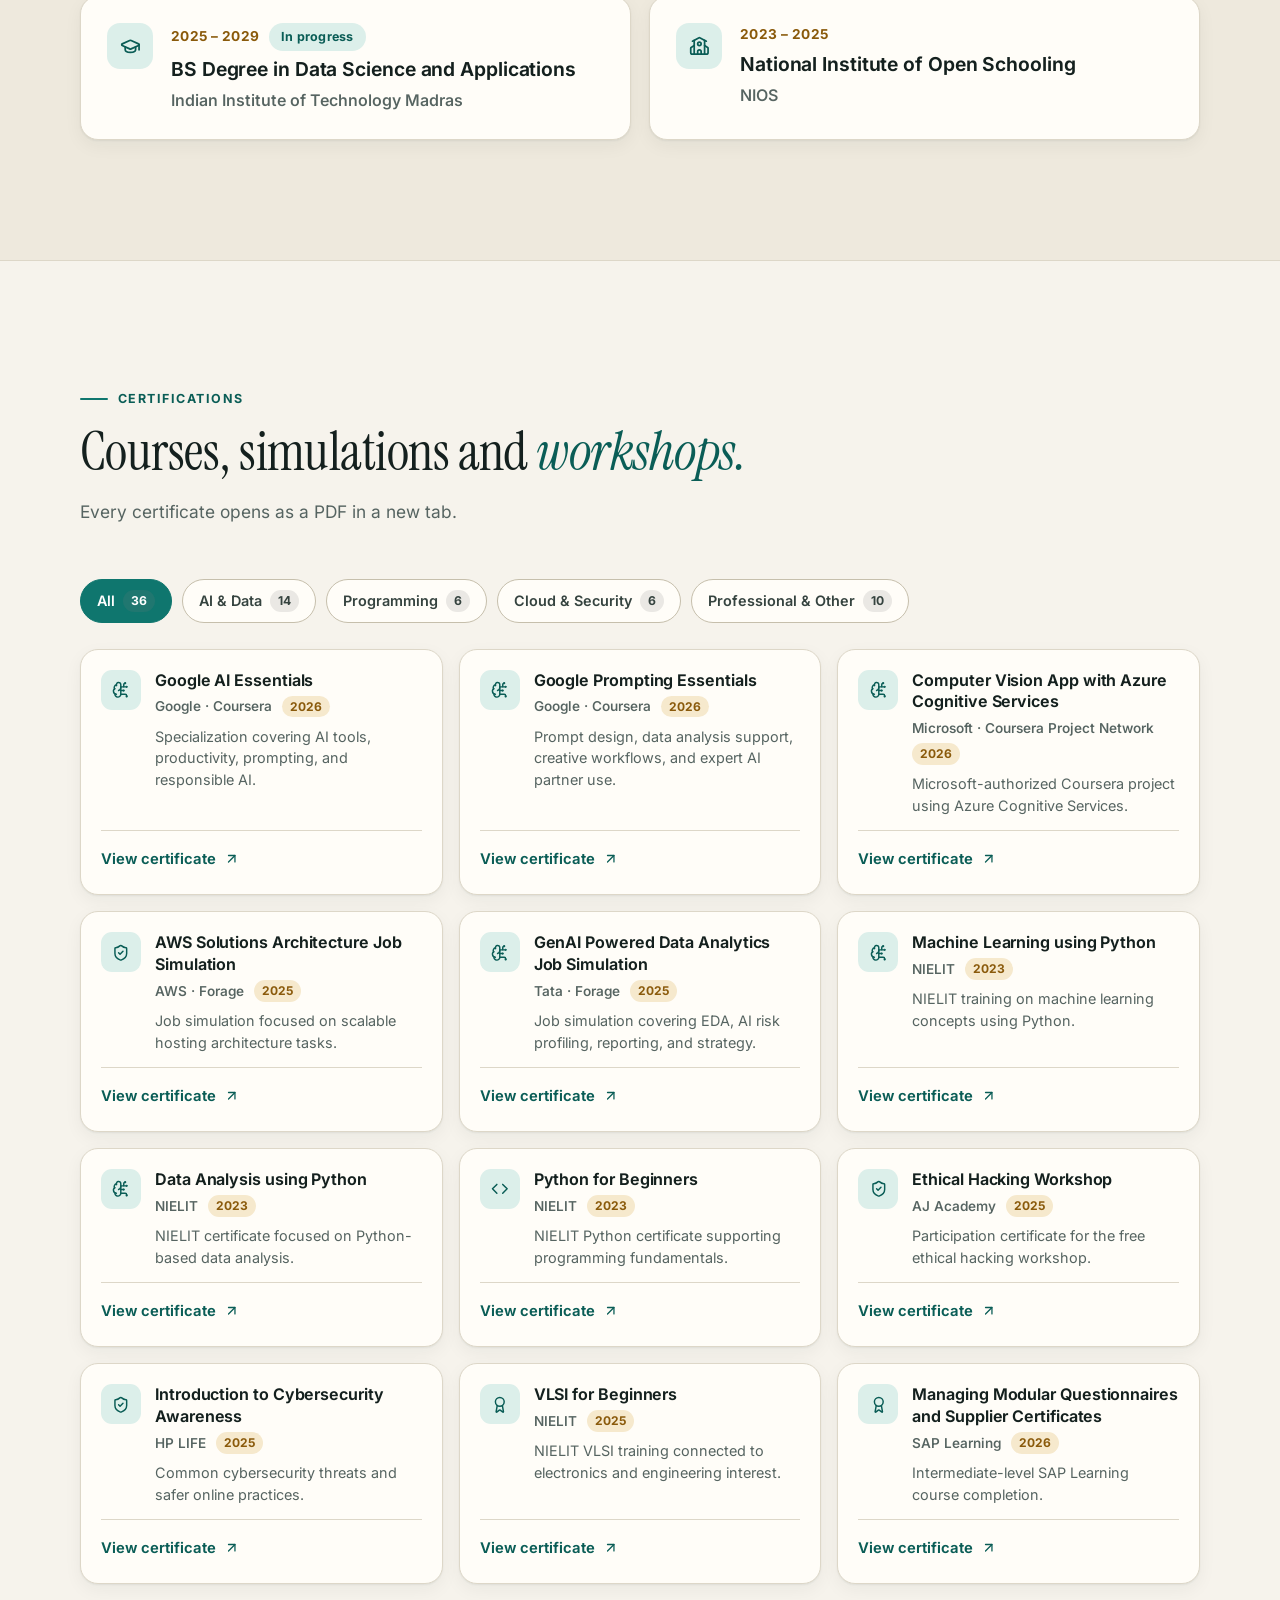
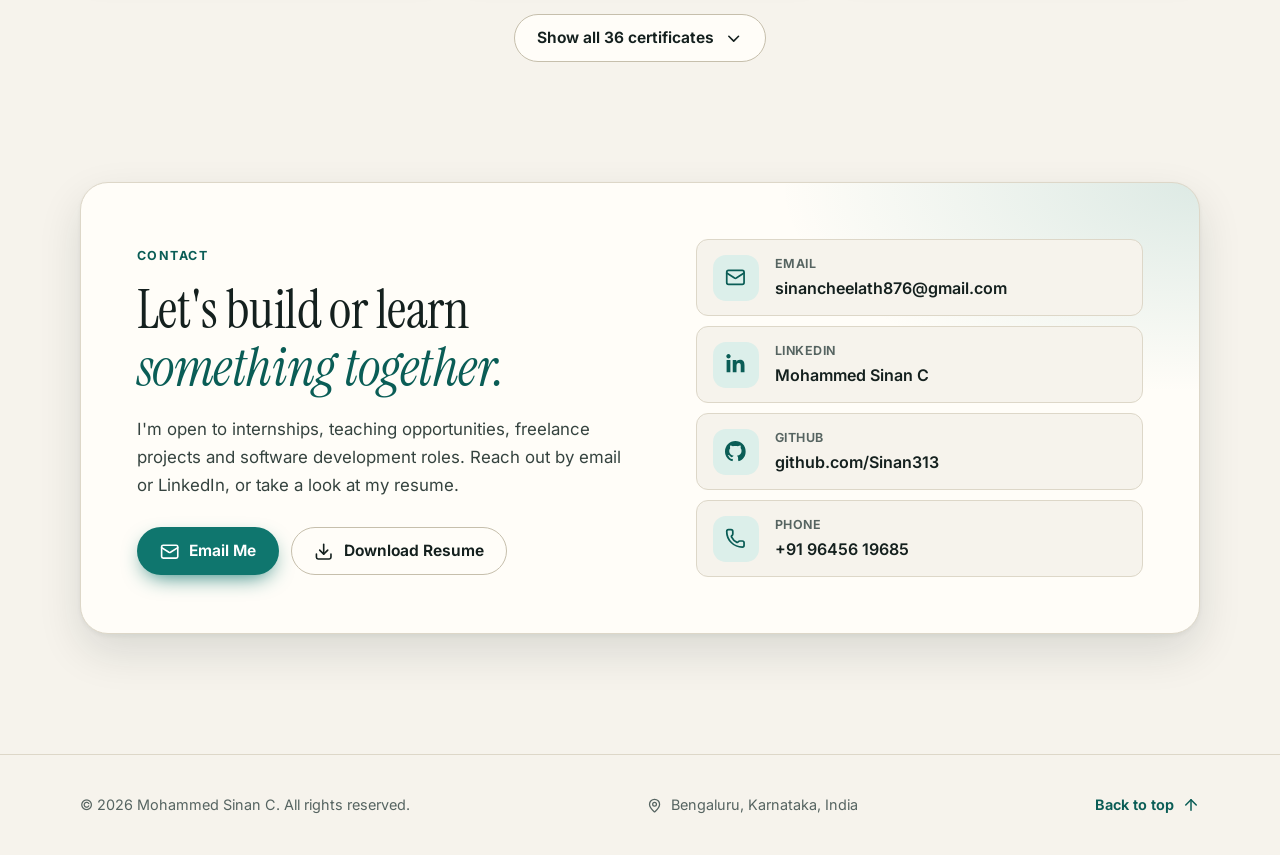
==== commit a10d13d3: "Redesign portfolio as IT educator and frontend developer - New hero, About, Teaching and Experience " ====
--- a/index.html
+++ b/index.html
@@ -1,371 +1,887 @@
 <!DOCTYPE html>
-<html lang="en">
+<html lang="en-IN">
 <head>
-    <meta charset="UTF-8">
-    <meta name="viewport" content="width=device-width, initial-scale=1.0">
-    <title>Mohammed Sinan C | Portfolio</title>
-    <meta name="description" content="Professional portfolio of Mohammed Sinan C, a frontend web developer skilled in HTML5, CSS3, JavaScript, responsive design, REST APIs, Git, and modern web workflows.">
-    <link rel="preconnect" href="https://fonts.googleapis.com">
-    <link rel="preconnect" href="https://fonts.gstatic.com" crossorigin>
-    <link href="https://fonts.googleapis.com/css2?family=Inter:wght@400;500;600;700;800&display=swap" rel="stylesheet">
-    <link href="https://cdnjs.cloudflare.com/ajax/libs/font-awesome/6.5.1/css/all.min.css" rel="stylesheet">
+    <meta charset="utf-8">
+    <meta name="viewport" content="width=device-width, initial-scale=1">
+    <title>Mohammed Sinan C | IT Educator &amp; Frontend Developer</title>
+    <meta name="description" content="Portfolio of Mohammed Sinan C: IT Teaching Intern, frontend developer and IIT Madras BS Data Science student in Bengaluru, India. Teaching, web development and data science.">
+    <meta name="author" content="Mohammed Sinan C">
+    <meta name="robots" content="index, follow, max-image-preview:large">
+    <meta name="theme-color" content="#f6f3ec" id="meta-theme">
+    <link rel="canonical" href="https://sinan313.github.io/Mohammed-Sinan-Portfolio/">
+
+    <meta property="og:type" content="website">
+    <meta property="og:site_name" content="Mohammed Sinan C">
+    <meta property="og:title" content="Mohammed Sinan C | IT Educator &amp; Frontend Developer">
+    <meta property="og:description" content="IT Teaching Intern, frontend developer and IIT Madras BS Data Science student based in Bengaluru.">
+    <meta property="og:url" content="https://sinan313.github.io/Mohammed-Sinan-Portfolio/">
+    <meta property="og:image" content="https://sinan313.github.io/Mohammed-Sinan-Portfolio/assets/img/og-image.png">
+    <meta property="og:image:width" content="1200">
+    <meta property="og:image:height" content="630">
+    <meta property="og:image:alt" content="Mohammed Sinan C - IT Educator, Frontend Developer, IIT Madras BS Student">
+    <meta property="og:locale" content="en_IN">
+    <meta name="twitter:card" content="summary_large_image">
+    <meta name="twitter:title" content="Mohammed Sinan C | IT Educator &amp; Frontend Developer">
+    <meta name="twitter:description" content="IT Teaching Intern, frontend developer and IIT Madras BS Data Science student based in Bengaluru.">
+    <meta name="twitter:image" content="https://sinan313.github.io/Mohammed-Sinan-Portfolio/assets/img/og-image.png">
+
+    <link rel="icon" href="assets/img/favicon.svg" type="image/svg+xml">
+    <link rel="preload" href="assets/fonts/inter-latin-wght-normal.woff2" as="font" type="font/woff2" crossorigin>
+    <link rel="preload" href="assets/fonts/instrument-serif-latin-400-normal.woff2" as="font" type="font/woff2" crossorigin>
+
+    <script>
+        /* Apply the saved or system theme before first paint to avoid a flash. */
+        (function () {
+            var root = document.documentElement, theme = null;
+            root.classList.add("js");
+            try { theme = localStorage.getItem("theme"); } catch (e) {}
+            if (theme !== "light" && theme !== "dark") {
+                theme = window.matchMedia && matchMedia("(prefers-color-scheme: dark)").matches ? "dark" : "light";
+            }
+            root.setAttribute("data-theme", theme);
+            var meta = document.getElementById("meta-theme");
+            if (meta) meta.setAttribute("content", theme === "dark" ? "#0b1312" : "#f6f3ec");
+        })();
+    </script>
     <link rel="stylesheet" href="styles.css">
+
+    <script type="application/ld+json">
+    {
+        "@context": "https://schema.org",
+        "@type": "Person",
+        "name": "Mohammed Sinan C",
+        "url": "https://sinan313.github.io/Mohammed-Sinan-Portfolio/",
+        "image": "https://sinan313.github.io/Mohammed-Sinan-Portfolio/assets/img/photo-413.webp",
+        "jobTitle": "Computer (IT) Teaching Intern and Frontend Developer",
+        "worksFor": { "@type": "Organization", "name": "AFWAN English Medium School" },
+        "affiliation": { "@type": "CollegeOrUniversity", "name": "Indian Institute of Technology Madras" },
+        "address": { "@type": "PostalAddress", "addressLocality": "Bengaluru", "addressRegion": "Karnataka", "addressCountry": "IN" },
+        "email": "mailto:sinancheelath876@gmail.com",
+        "knowsAbout": ["IT education", "Frontend development", "Web development", "JavaScript", "Python", "Data science"],
+        "sameAs": [
+            "https://github.com/Sinan313",
+            "https://www.linkedin.com/in/mohammed-sinan-c-26484b28a"
+        ]
+    }
+    </script>
 </head>
 <body>
+    <a class="skip-link" href="#main">Skip to main content</a>
     <div class="scroll-progress" aria-hidden="true"></div>
 
-    <header class="site-header">
-        <nav class="navbar" aria-label="Primary navigation">
-            <a class="brand" href="#home">Mohammed Sinan C</a>
-            <button class="menu-toggle" type="button" aria-label="Open navigation" aria-expanded="false">
-                <i class="fa-solid fa-bars"></i>
-            </button>
-            <div class="nav-links">
-                <a href="#about">About</a>
-                <a href="#experience">Experience</a>
-                <a href="#skills">Skills</a>
-                <a href="#certifications">Certificates</a>
-                <a href="#work">Work</a>
-                <a href="#contact">Contact</a>
+    <header class="site-header" id="top">
+        <nav class="navbar container" aria-label="Primary">
+            <a class="brand" href="#home">
+                <span class="brand-mark" aria-hidden="true">MS</span>
+                <span class="brand-name">Mohammed Sinan C</span>
+            </a>
+
+            <div class="nav-panel" id="nav-panel">
+                <ul class="nav-links" role="list">
+                    <li><a href="#about">About</a></li>
+                    <li><a href="#experience">Experience</a></li>
+                    <li><a href="#teaching">Teaching</a></li>
+                    <li><a href="#skills">Skills</a></li>
+                    <li><a href="#projects">Projects</a></li>
+                    <li><a href="#education">Education</a></li>
+                    <li><a href="#certifications">Certificates</a></li>
+                    <li><a href="#contact">Contact</a></li>
+                </ul>
+            </div>
+
+            <div class="nav-actions">
+                <button class="icon-btn theme-toggle" type="button" aria-label="Switch to dark theme">
+                    <span class="theme-icon theme-icon--moon" aria-hidden="true"><svg class="icon" aria-hidden="true" focusable="false"><use href="#i-moon"/></svg></span>
+                    <span class="theme-icon theme-icon--sun" aria-hidden="true"><svg class="icon" aria-hidden="true" focusable="false"><use href="#i-sun"/></svg></span>
+                </button>
+                <button class="icon-btn menu-toggle" type="button" aria-label="Open navigation menu" aria-expanded="false" aria-controls="nav-panel">
+                    <span class="menu-icon menu-icon--open" aria-hidden="true"><svg class="icon" aria-hidden="true" focusable="false"><use href="#i-menu"/></svg></span>
+                    <span class="menu-icon menu-icon--close" aria-hidden="true"><svg class="icon" aria-hidden="true" focusable="false"><use href="#i-x"/></svg></span>
+                </button>
             </div>
         </nav>
     </header>
 
-    <main>
-        <section id="home" class="hero">
-            <div class="hero-copy">
-                <p class="eyebrow">Frontend Web Developer</p>
-                <h1>Building responsive web applications with clean, practical UI.</h1>
-                <p class="hero-text">
-                    I am Mohammed Sinan C, a frontend web developer with hands-on experience using
-                    HTML5, CSS3, JavaScript, responsive design, REST APIs, Git, and modern web tools.
-                    I enjoy turning requirements into usable interfaces and improving performance,
-                    consistency, and user experience across devices.
+    <main id="main">
+        <!-- HERO -->
+        <section id="home" class="hero" aria-labelledby="hero-title">
+            <div class="container hero-grid">
+                <div class="hero-copy">
+                    <p class="eyebrow hero-in" style="--d:0ms">IT Teaching Intern <span aria-hidden="true">&middot;</span> Frontend Developer</p>
+                    <h1 id="hero-title" class="hero-in" style="--d:80ms"><span class="sr-only">Mohammed Sinan C: </span>Teaching technology, <em>building for the web.</em></h1>
+                    <p class="hero-role-line hero-in" style="--d:140ms">IT Educator <span aria-hidden="true">|</span> Frontend Developer <span aria-hidden="true">|</span> IIT Madras BS Student <span aria-hidden="true">|</span> Aspiring Data Scientist</p>
+                    <p class="hero-text hero-in" style="--d:200ms">
+                        I'm Mohammed Sinan C, an IT Teaching Intern at AFWAN English Medium School in Bengaluru
+                        and a frontend developer who builds clean, responsive web interfaces. I'm pursuing a BS
+                        in Data Science and Applications at IIT Madras, bringing teaching, programming, web
+                        development and data science together.
+                    </p>
+                    <div class="hero-actions hero-in" style="--d:260ms">
+                        <a class="btn btn-primary" href="Resume.pdf" target="_blank" rel="noopener">
+                            <svg class="icon" aria-hidden="true" focusable="false"><use href="#i-file-text"/></svg><span>View Resume<span class="sr-only"> (PDF, opens in new tab)</span></span>
+                        </a>
+                        <a class="btn btn-secondary" href="#contact">
+                            <svg class="icon" aria-hidden="true" focusable="false"><use href="#i-mail"/></svg><span>Contact Me</span>
+                        </a>
+                        <a class="btn btn-ghost" href="https://github.com/Sinan313" target="_blank" rel="noopener">
+                            <svg class="icon icon-fill" aria-hidden="true" focusable="false"><use href="#i-github"/></svg><span>GitHub<span class="sr-only"> (opens in new tab)</span></span>
+                        </a>
+                    </div>
+                    <p class="hero-open hero-in" style="--d:320ms">
+                        <span class="dot" aria-hidden="true"></span>
+                        Open to internships, teaching opportunities, freelance projects and software development roles.
+                    </p>
+                </div>
+
+                <figure class="portrait hero-in" style="--d:160ms">
+                    <div class="portrait-frame">
+                        <picture>
+                            <source type="image/webp" srcset="assets/img/photo-320.webp 320w, assets/img/photo-413.webp 413w" sizes="(max-width: 700px) 280px, 380px">
+                            <img src="Photo.JPG" alt="Portrait of Mohammed Sinan C" width="413" height="531" fetchpriority="high" decoding="async">
+                        </picture>
+                    </div>
+                    <figcaption class="portrait-card">
+                        <span class="portrait-card-label">Currently</span>
+                        <strong>Computer (IT) Teaching Intern</strong>
+                        <span>AFWAN English Medium School, Bengaluru</span>
+                    </figcaption>
+                </figure>
+            </div>
+        </section>
+
+        <!-- ABOUT -->
+        <section id="about" class="section" aria-labelledby="about-title">
+            <div class="container">
+                <div class="section-head" data-reveal>
+                    <p class="eyebrow">About</p>
+                    <h2 id="about-title">Where teaching meets <em>code.</em></h2>
+                </div>
+
+                <div class="about-grid">
+                    <div class="about-copy" data-reveal>
+                        <p>
+                            I'm a Computer (IT) Teaching Intern at AFWAN English Medium School, where I help
+                            students understand computer fundamentals and IT concepts. Teaching keeps my own
+                            fundamentals sharp and pushes me to explain ideas simply.
+                        </p>
+                        <p>
+                            Alongside teaching, I work on responsive web interfaces, UI components, bug fixes,
+                            API integrations and production-ready layout improvements. I'm pursuing a BS Degree
+                            in Data Science and Applications from IIT Madras, which supports my interest in
+                            data, AI and problem-solving.
+                        </p>
+                        <dl class="facts">
+                            <div>
+                                <dt>Current focus</dt>
+                                <dd>IT education, frontend development, responsive UI, REST APIs and web performance</dd>
+                            </div>
+                            <div>
+                                <dt>Education</dt>
+                                <dd>BS Degree in Data Science and Applications, IIT Madras (2025 &ndash; 2029)</dd>
+                            </div>
+                            <div>
+                                <dt>Strengths</dt>
+                                <dd>Problem solving, time management, teamwork, communication, adaptability</dd>
+                            </div>
+                        </dl>
+                    </div>
+
+                    <ul class="interest-grid" role="list">
+                        <li class="card interest" data-reveal style="--d:0ms">
+                            <span class="icon-tile" aria-hidden="true"><svg class="icon" aria-hidden="true" focusable="false"><use href="#i-school"/></svg></span>
+                            <h3>Computer Science &amp; IT Education</h3>
+                            <p>Making computing concepts clear and approachable for learners.</p>
+                        </li>
+                        <li class="card interest" data-reveal style="--d:60ms">
+                            <span class="icon-tile" aria-hidden="true"><svg class="icon" aria-hidden="true" focusable="false"><use href="#i-code"/></svg></span>
+                            <h3>Frontend &amp; Full-Stack Development</h3>
+                            <p>Responsive interfaces, APIs and end-to-end web projects.</p>
+                        </li>
+                        <li class="card interest" data-reveal style="--d:120ms">
+                            <span class="icon-tile" aria-hidden="true"><svg class="icon" aria-hidden="true" focusable="false"><use href="#i-brain-circuit"/></svg></span>
+                            <h3>Data Science &amp; AI</h3>
+                            <p>Building foundations in statistics, data analysis and machine learning.</p>
+                        </li>
+                        <li class="card interest" data-reveal style="--d:180ms">
+                            <span class="icon-tile" aria-hidden="true"><svg class="icon" aria-hidden="true" focusable="false"><use href="#i-users"/></svg></span>
+                            <h3>Tech Education &amp; Student Mentoring</h3>
+                            <p>Supporting students as they learn and grow confident with technology.</p>
+                        </li>
+                        <li class="card interest interest--wide" data-reveal style="--d:240ms">
+                            <span class="icon-tile" aria-hidden="true"><svg class="icon" aria-hidden="true" focusable="false"><use href="#i-lightbulb"/></svg></span>
+                            <h3>Continuous Learning &amp; Problem-Solving</h3>
+                            <p>Always learning through courses, certifications and hands-on projects.</p>
+                        </li>
+                    </ul>
+                </div>
+            </div>
+        </section>
+
+        <!-- EXPERIENCE -->
+        <section id="experience" class="section section--alt" aria-labelledby="experience-title">
+            <div class="container">
+                <div class="section-head" data-reveal>
+                    <p class="eyebrow">Professional Experience</p>
+                    <h2 id="experience-title">Teaching, building and <em>learning.</em></h2>
+                </div>
+
+                <ol class="timeline" role="list">
+                    <li class="timeline-item timeline-item--current" data-reveal>
+                        <span class="timeline-dot" aria-hidden="true"></span>
+                        <article class="card timeline-card">
+                            <div class="timeline-meta">
+                                <span class="timeline-date">Present</span>
+                                <span class="badge badge--live"><span class="badge-dot" aria-hidden="true"></span>Status: Currently Working</span>
+                            </div>
+                            <h3>Computer (IT) Teaching Intern</h3>
+                            <p class="timeline-place"><svg class="icon" aria-hidden="true" focusable="false"><use href="#i-building-2"/></svg>AFWAN English Medium School, Bengaluru</p>
+                            <ul class="bullets">
+                                <li>Explain computer fundamentals to students in a clear, approachable way.</li>
+                                <li>Help students understand IT concepts.</li>
+                                <li>Support classroom learning.</li>
+                            </ul>
+                        </article>
+                    </li>
+
+                    <li class="timeline-item" data-reveal>
+                        <span class="timeline-dot" aria-hidden="true"></span>
+                        <article class="card timeline-card">
+                            <div class="timeline-meta">
+                                <span class="timeline-date">January 2025 &ndash; November 2025</span>
+                            </div>
+                            <h3>Full-Stack Web Developer (Project-Based)</h3>
+                            <p class="timeline-place"><svg class="icon" aria-hidden="true" focusable="false"><use href="#i-map-pin"/></svg>Freelance &amp; Online Platforms, Bangalore</p>
+                            <ul class="bullets">
+                                <li>Engineered and deployed 10+ custom web applications across 5+ industries.</li>
+                                <li>Integrated responsive frontend interfaces with backend solutions and third-party APIs.</li>
+                                <li>Worked on payment gateway integrations, workflow automation, database optimization, and deployment.</li>
+                            </ul>
+                        </article>
+                    </li>
+
+                    <li class="timeline-item" data-reveal>
+                        <span class="timeline-dot" aria-hidden="true"></span>
+                        <article class="card timeline-card">
+                            <div class="timeline-meta">
+                                <span class="timeline-date">September 2024 &ndash; February 2025</span>
+                            </div>
+                            <h3>Intern &ndash; Front-End Development</h3>
+                            <p class="timeline-place"><svg class="icon" aria-hidden="true" focusable="false"><use href="#i-map-pin"/></svg>Remote / Project-Based</p>
+                            <ul class="bullets">
+                                <li>Implemented UI components and layout updates across 5+ web pages.</li>
+                                <li>Resolved 10+ minor issues to improve consistency, functionality, and user experience.</li>
+                                <li>Collaborated with a small team using task tracking, version control, and responsive design practices.</li>
+                            </ul>
+                        </article>
+                    </li>
+
+                    <li class="timeline-item" data-reveal>
+                        <span class="timeline-dot" aria-hidden="true"></span>
+                        <article class="card timeline-card">
+                            <div class="timeline-meta">
+                                <span class="timeline-date">January 2024 &ndash; December 2024</span>
+                            </div>
+                            <h3>Intern &ndash; Web Development</h3>
+                            <p class="timeline-place"><svg class="icon" aria-hidden="true" focusable="false"><use href="#i-map-pin"/></svg>Remote / Project-Based</p>
+                            <ul class="bullets">
+                                <li>Contributed to live web projects with frontend modules, UI features, and debugging work.</li>
+                                <li>Used Git, GitHub, VS Code, and project documentation to support team collaboration.</li>
+                                <li>Strengthened problem-solving, teamwork, and delivery discipline through scheduled project tasks.</li>
+                            </ul>
+                        </article>
+                    </li>
+                </ol>
+            </div>
+        </section>
+
+        <!-- TEACHING -->
+        <section id="teaching" class="section" aria-labelledby="teaching-title">
+            <div class="container">
+                <div class="section-head" data-reveal>
+                    <p class="eyebrow">Teaching Experience</p>
+                    <h2 id="teaching-title">Making technology easier <em>to learn.</em></h2>
+                    <p class="section-lead">
+                        As a Computer (IT) Teaching Intern at AFWAN English Medium School, I support students
+                        in understanding how technology works.
+                    </p>
+                </div>
+
+                <ul class="teach-grid" role="list">
+                    <li class="card teach" data-reveal style="--d:0ms">
+                        <span class="icon-tile" aria-hidden="true"><svg class="icon" aria-hidden="true" focusable="false"><use href="#i-cpu"/></svg></span>
+                        <h3>Computer Fundamentals</h3>
+                        <p>Explaining how computers work and the core concepts students need as a foundation.</p>
+                    </li>
+                    <li class="card teach" data-reveal style="--d:60ms">
+                        <span class="icon-tile" aria-hidden="true"><svg class="icon" aria-hidden="true" focusable="false"><use href="#i-book-open"/></svg></span>
+                        <h3>IT Concepts</h3>
+                        <p>Helping students understand information technology topics step by step.</p>
+                    </li>
+                    <li class="card teach" data-reveal style="--d:120ms">
+                        <span class="icon-tile" aria-hidden="true"><svg class="icon" aria-hidden="true" focusable="false"><use href="#i-presentation"/></svg></span>
+                        <h3>Classroom Support</h3>
+                        <p>Supporting classroom learning so students can follow along and take part.</p>
+                    </li>
+                    <li class="card teach" data-reveal style="--d:180ms">
+                        <span class="icon-tile" aria-hidden="true"><svg class="icon" aria-hidden="true" focusable="false"><use href="#i-messages-square"/></svg></span>
+                        <h3>Mentoring &amp; Communication</h3>
+                        <p>Communicating clearly and supporting students as they grow confident with technology.</p>
+                    </li>
+                </ul>
+            </div>
+        </section>
+
+        <!-- SKILLS -->
+        <section id="skills" class="section section--alt" aria-labelledby="skills-title">
+            <div class="container">
+                <div class="section-head" data-reveal>
+                    <p class="eyebrow">Technical Skills</p>
+                    <h2 id="skills-title">A toolkit for building <em>and teaching.</em></h2>
+                </div>
+
+                <ul class="skills-grid" role="list">
+                    <li class="card skill" data-reveal style="--d:0ms">
+                        <span class="icon-tile" aria-hidden="true"><svg class="icon" aria-hidden="true" focusable="false"><use href="#i-terminal"/></svg></span>
+                        <h3>Programming</h3>
+                        <ul class="chips" role="list"><li>Python</li><li>JavaScript</li><li>C++ fundamentals</li></ul>
+                    </li>
+                    <li class="card skill" data-reveal style="--d:50ms">
+                        <span class="icon-tile" aria-hidden="true"><svg class="icon" aria-hidden="true" focusable="false"><use href="#i-layout-template"/></svg></span>
+                        <h3>Frontend</h3>
+                        <ul class="chips" role="list"><li>HTML</li><li>CSS</li><li>JavaScript</li><li>React (basics)</li><li>Responsive design</li></ul>
+                    </li>
+                    <li class="card skill" data-reveal style="--d:100ms">
+                        <span class="icon-tile" aria-hidden="true"><svg class="icon" aria-hidden="true" focusable="false"><use href="#i-server"/></svg></span>
+                        <h3>Backend</h3>
+                        <ul class="chips" role="list"><li>Node.js</li><li>Express</li><li>REST APIs</li></ul>
+                    </li>
+                    <li class="card skill" data-reveal style="--d:150ms">
+                        <span class="icon-tile" aria-hidden="true"><svg class="icon" aria-hidden="true" focusable="false"><use href="#i-database"/></svg></span>
+                        <h3>Database</h3>
+                        <ul class="chips" role="list"><li>PostgreSQL</li><li>Database fundamentals</li></ul>
+                    </li>
+                    <li class="card skill" data-reveal style="--d:0ms">
+                        <span class="icon-tile" aria-hidden="true"><svg class="icon" aria-hidden="true" focusable="false"><use href="#i-wrench"/></svg></span>
+                        <h3>Tools</h3>
+                        <ul class="chips" role="list"><li>Git</li><li>GitHub</li><li>VS Code</li><li>Docker (basics)</li></ul>
+                    </li>
+                    <li class="card skill" data-reveal style="--d:50ms">
+                        <span class="icon-tile" aria-hidden="true"><svg class="icon" aria-hidden="true" focusable="false"><use href="#i-cloud"/></svg></span>
+                        <h3>Platforms</h3>
+                        <ul class="chips" role="list"><li>Linux</li><li>AWS fundamentals</li></ul>
+                    </li>
+                    <li class="card skill" data-reveal style="--d:100ms">
+                        <span class="icon-tile" aria-hidden="true"><svg class="icon" aria-hidden="true" focusable="false"><use href="#i-chart-line"/></svg></span>
+                        <h3>Data Science</h3>
+                        <ul class="chips" role="list"><li>Statistics</li><li>Data analysis</li><li>Computational thinking</li></ul>
+                    </li>
+                    <li class="card skill" data-reveal style="--d:150ms">
+                        <span class="icon-tile" aria-hidden="true"><svg class="icon" aria-hidden="true" focusable="false"><use href="#i-graduation-cap"/></svg></span>
+                        <h3>Teaching</h3>
+                        <ul class="chips" role="list"><li>Computer fundamentals</li><li>IT education</li><li>Communication</li></ul>
+                    </li>
+                </ul>
+            </div>
+        </section>
+
+        <!-- PROJECTS -->
+        <section id="projects" class="section" aria-labelledby="projects-title">
+            <div class="container">
+                <div class="section-head" data-reveal>
+                    <p class="eyebrow">Projects</p>
+                    <h2 id="projects-title">Self-created websites and <em>frontend projects.</em></h2>
+                </div>
+
+                <ul class="project-grid" role="list">
+                    <li class="card project" data-reveal style="--d:0ms">
+                        <span class="project-no" aria-hidden="true">01</span>
+                        <h3>C-Tect Solutions</h3>
+                        <p>
+                            A self-created website project focused on presenting a technology/service concept
+                            with structured web pages, responsive styling, and practical UI sections.
+                        </p>
+                        <ul class="chips" role="list"><li>HTML</li><li>CSS</li><li>JavaScript</li></ul>
+                        <a class="text-link" href="https://github.com/Sinan313/c-tectsolutions" target="_blank" rel="noopener">
+                            <svg class="icon icon-fill" aria-hidden="true" focusable="false"><use href="#i-github"/></svg><span>View on GitHub<span class="sr-only">: C-Tect Solutions (opens in new tab)</span></span><svg class="icon" aria-hidden="true" focusable="false"><use href="#i-arrow-up-right"/></svg>
+                        </a>
+                    </li>
+                    <li class="card project" data-reveal style="--d:60ms">
+                        <span class="project-no" aria-hidden="true">02</span>
+                        <h3>Assignment Tracker</h3>
+                        <p>
+                            A practical tracker project for organizing assignments and improving day-to-day
+                            student workflow through a simple digital interface and task-focused user experience.
+                        </p>
+                        <ul class="chips" role="list"><li>Productivity</li><li>Web App</li><li>Student Tool</li></ul>
+                        <a class="text-link" href="https://github.com/Sinan313/assignment_tracker" target="_blank" rel="noopener">
+                            <svg class="icon icon-fill" aria-hidden="true" focusable="false"><use href="#i-github"/></svg><span>View on GitHub<span class="sr-only">: Assignment Tracker (opens in new tab)</span></span><svg class="icon" aria-hidden="true" focusable="false"><use href="#i-arrow-up-right"/></svg>
+                        </a>
+                    </li>
+                    <li class="card project" data-reveal style="--d:120ms">
+                        <span class="project-no" aria-hidden="true">03</span>
+                        <h3>All Projects Collection</h3>
+                        <p>
+                            A GitHub collection for multiple practice projects, experiments, and learning work
+                            as I continue improving frontend, JavaScript, and web development skills.
+                        </p>
+                        <ul class="chips" role="list"><li>Practice</li><li>Projects</li><li>GitHub</li></ul>
+                        <a class="text-link" href="https://github.com/Sinan313/all_projects" target="_blank" rel="noopener">
+                            <svg class="icon icon-fill" aria-hidden="true" focusable="false"><use href="#i-github"/></svg><span>View on GitHub<span class="sr-only">: All Projects Collection (opens in new tab)</span></span><svg class="icon" aria-hidden="true" focusable="false"><use href="#i-arrow-up-right"/></svg>
+                        </a>
+                    </li>
+                </ul>
+
+                <p class="more-line" data-reveal>
+                    Want to see more? Browse everything on
+                    <a href="https://github.com/Sinan313" target="_blank" rel="noopener">my GitHub profile<span class="sr-only"> (opens in new tab)</span></a>.
                 </p>
-                <div class="hero-actions">
-                    <a class="btn btn-primary" href="Resume.pdf" target="_blank" rel="noopener">
-                        <i class="fa-solid fa-file-lines"></i>
-                        View Resume
-                    </a>
-                    <a class="btn btn-outline" href="#contact">
-                        <i class="fa-solid fa-paper-plane"></i>
-                        Contact Me
-                    </a>
-                </div>
-            </div>
-            <aside class="profile-panel" aria-label="Profile summary">
-                <img src="Photo.JPG" alt="Portrait of Mohammed Sinan C" class="profile-photo">
-                <div class="profile-card">
-                    <span>Seeking frontend or junior web developer roles</span>
-                    <strong>Bengaluru, Karnataka</strong>
-                </div>
-            </aside>
+            </div>
         </section>
 
-        <section id="about" class="section">
-            <div class="section-heading">
-                <p class="eyebrow">About</p>
-                <h2>Frontend-focused, practical, and project-ready.</h2>
-            </div>
-            <div class="about-grid">
-                <div class="about-copy">
-                    <p>
-                        I work on responsive web interfaces, UI components, bug fixes, API integrations,
-                        and production-ready layout improvements. My project-based work has helped me
-                        build stronger habits around requirements, version control, debugging, and delivery.
-                    </p>
-                    <p>
-                        Alongside web development, I am pursuing a BS Degree in Data Science and
-                        Applications from IIT Madras, which supports my interest in data, AI, and
-                        problem-solving.
-                    </p>
-                </div>
-                <div class="info-list">
-                    <div>
-                        <span>Current Focus</span>
-                        <strong>Frontend development, responsive UI, REST APIs, and web performance</strong>
+        <!-- EDUCATION -->
+        <section id="education" class="section section--alt" aria-labelledby="education-title">
+            <div class="container">
+                <div class="section-head" data-reveal>
+                    <p class="eyebrow">Education</p>
+                    <h2 id="education-title">Learning from <em>IIT Madras</em> and NIOS.</h2>
+                </div>
+
+                <ul class="edu-grid" role="list">
+                    <li class="card edu" data-reveal>
+                        <span class="icon-tile" aria-hidden="true"><svg class="icon" aria-hidden="true" focusable="false"><use href="#i-graduation-cap"/></svg></span>
+                        <div>
+                            <p class="edu-date">2025 &ndash; 2029 <span class="badge badge--soft">In progress</span></p>
+                            <h3>BS Degree in Data Science and Applications</h3>
+                            <p class="edu-school">Indian Institute of Technology Madras</p>
+                        </div>
+                    </li>
+                    <li class="card edu" data-reveal style="--d:70ms">
+                        <span class="icon-tile" aria-hidden="true"><svg class="icon" aria-hidden="true" focusable="false"><use href="#i-school"/></svg></span>
+                        <div>
+                            <p class="edu-date">2023 &ndash; 2025</p>
+                            <h3>National Institute of Open Schooling</h3>
+                            <p class="edu-school">NIOS</p>
+                        </div>
+                    </li>
+                </ul>
+            </div>
+        </section>
+
+        <!-- CERTIFICATIONS -->
+        <section id="certifications" class="section" aria-labelledby="certs-title">
+            <div class="container">
+                <div class="section-head" data-reveal>
+                    <p class="eyebrow">Certifications</p>
+                    <h2 id="certs-title">Courses, simulations and <em>workshops.</em></h2>
+                    <p class="section-lead">Every certificate opens as a PDF in a new tab.</p>
+                </div>
+
+                <div class="filters" role="group" aria-label="Filter certificates by category">
+                    <button class="chip is-active" type="button" data-filter="all" aria-pressed="true">All <span class="chip-count">36</span></button>
+                    <button class="chip" type="button" data-filter="ai" aria-pressed="false">AI &amp; Data <span class="chip-count">14</span></button>
+                    <button class="chip" type="button" data-filter="code" aria-pressed="false">Programming <span class="chip-count">6</span></button>
+                    <button class="chip" type="button" data-filter="cloud" aria-pressed="false">Cloud &amp; Security <span class="chip-count">6</span></button>
+                    <button class="chip" type="button" data-filter="pro" aria-pressed="false">Professional &amp; Other <span class="chip-count">10</span></button>
+                </div>
+                <p class="sr-only" id="cert-status" role="status" aria-live="polite"></p>
+
+                <ul class="cert-grid" id="cert-grid" role="list">
+                    <li class="card cert" data-cat="ai">
+                        <span class="icon-tile icon-tile--sm" aria-hidden="true"><svg class="icon" aria-hidden="true" focusable="false"><use href="#i-brain-circuit"/></svg></span>
+                        <div class="cert-body">
+                            <h3>Google AI Essentials</h3>
+                            <p class="cert-meta"><span>Google &middot; Coursera</span><span class="cert-year">2026</span></p>
+                            <p class="cert-desc">Specialization covering AI tools, productivity, prompting, and responsible AI.</p>
+                        </div>
+                        <a class="cert-link" href="Certificates/Coursera%20Google%20AI%20Essentials.pdf" target="_blank" rel="noopener"><span>View certificate<span class="sr-only">: Google AI Essentials (PDF, opens in new tab)</span></span><svg class="icon" aria-hidden="true" focusable="false"><use href="#i-arrow-up-right"/></svg></a>
+                    </li>
+                    <li class="card cert" data-cat="ai">
+                        <span class="icon-tile icon-tile--sm" aria-hidden="true"><svg class="icon" aria-hidden="true" focusable="false"><use href="#i-brain-circuit"/></svg></span>
+                        <div class="cert-body">
+                            <h3>Google Prompting Essentials</h3>
+                            <p class="cert-meta"><span>Google &middot; Coursera</span><span class="cert-year">2026</span></p>
+                            <p class="cert-desc">Prompt design, data analysis support, creative workflows, and expert AI partner use.</p>
+                        </div>
+                        <a class="cert-link" href="Certificates/Coursera%20Google%20Prompting%20Essentials.pdf" target="_blank" rel="noopener"><span>View certificate<span class="sr-only">: Google Prompting Essentials (PDF, opens in new tab)</span></span><svg class="icon" aria-hidden="true" focusable="false"><use href="#i-arrow-up-right"/></svg></a>
+                    </li>
+                    <li class="card cert" data-cat="ai">
+                        <span class="icon-tile icon-tile--sm" aria-hidden="true"><svg class="icon" aria-hidden="true" focusable="false"><use href="#i-brain-circuit"/></svg></span>
+                        <div class="cert-body">
+                            <h3>Computer Vision App with Azure Cognitive Services</h3>
+                            <p class="cert-meta"><span>Microsoft &middot; Coursera Project Network</span><span class="cert-year">2026</span></p>
+                            <p class="cert-desc">Microsoft-authorized Coursera project using Azure Cognitive Services.</p>
+                        </div>
+                        <a class="cert-link" href="Certificates/Coursera%20computer%20vision%20app%20with%20Azure%20Cognitive%20Services.pdf" target="_blank" rel="noopener"><span>View certificate<span class="sr-only">: Computer Vision App with Azure Cognitive Services (PDF, opens in new tab)</span></span><svg class="icon" aria-hidden="true" focusable="false"><use href="#i-arrow-up-right"/></svg></a>
+                    </li>
+                    <li class="card cert" data-cat="cloud">
+                        <span class="icon-tile icon-tile--sm" aria-hidden="true"><svg class="icon" aria-hidden="true" focusable="false"><use href="#i-shield-check"/></svg></span>
+                        <div class="cert-body">
+                            <h3>AWS Solutions Architecture Job Simulation</h3>
+                            <p class="cert-meta"><span>AWS &middot; Forage</span><span class="cert-year">2025</span></p>
+                            <p class="cert-desc">Job simulation focused on scalable hosting architecture tasks.</p>
+                        </div>
+                        <a class="cert-link" href="Certificates/AWS_certificate.pdf" target="_blank" rel="noopener"><span>View certificate<span class="sr-only">: AWS Solutions Architecture Job Simulation (PDF, opens in new tab)</span></span><svg class="icon" aria-hidden="true" focusable="false"><use href="#i-arrow-up-right"/></svg></a>
+                    </li>
+                    <li class="card cert" data-cat="ai">
+                        <span class="icon-tile icon-tile--sm" aria-hidden="true"><svg class="icon" aria-hidden="true" focusable="false"><use href="#i-brain-circuit"/></svg></span>
+                        <div class="cert-body">
+                            <h3>GenAI Powered Data Analytics Job Simulation</h3>
+                            <p class="cert-meta"><span>Tata &middot; Forage</span><span class="cert-year">2025</span></p>
+                            <p class="cert-desc">Job simulation covering EDA, AI risk profiling, reporting, and strategy.</p>
+                        </div>
+                        <a class="cert-link" href="Certificates/Tata_completion_certificate.pdf" target="_blank" rel="noopener"><span>View certificate<span class="sr-only">: GenAI Powered Data Analytics Job Simulation (PDF, opens in new tab)</span></span><svg class="icon" aria-hidden="true" focusable="false"><use href="#i-arrow-up-right"/></svg></a>
+                    </li>
+                    <li class="card cert" data-cat="ai">
+                        <span class="icon-tile icon-tile--sm" aria-hidden="true"><svg class="icon" aria-hidden="true" focusable="false"><use href="#i-brain-circuit"/></svg></span>
+                        <div class="cert-body">
+                            <h3>Machine Learning using Python</h3>
+                            <p class="cert-meta"><span>NIELIT</span><span class="cert-year">2023</span></p>
+                            <p class="cert-desc">NIELIT training on machine learning concepts using Python.</p>
+                        </div>
+                        <a class="cert-link" href="Certificates/Machine%20learning_NIELIT.pdf" target="_blank" rel="noopener"><span>View certificate<span class="sr-only">: Machine Learning using Python (PDF, opens in new tab)</span></span><svg class="icon" aria-hidden="true" focusable="false"><use href="#i-arrow-up-right"/></svg></a>
+                    </li>
+                    <li class="card cert" data-cat="ai">
+                        <span class="icon-tile icon-tile--sm" aria-hidden="true"><svg class="icon" aria-hidden="true" focusable="false"><use href="#i-brain-circuit"/></svg></span>
+                        <div class="cert-body">
+                            <h3>Data Analysis using Python</h3>
+                            <p class="cert-meta"><span>NIELIT</span><span class="cert-year">2023</span></p>
+                            <p class="cert-desc">NIELIT certificate focused on Python-based data analysis.</p>
+                        </div>
+                        <a class="cert-link" href="Certificates/Data%20Analysis-NIELIT.pdf" target="_blank" rel="noopener"><span>View certificate<span class="sr-only">: Data Analysis using Python (PDF, opens in new tab)</span></span><svg class="icon" aria-hidden="true" focusable="false"><use href="#i-arrow-up-right"/></svg></a>
+                    </li>
+                    <li class="card cert" data-cat="code">
+                        <span class="icon-tile icon-tile--sm" aria-hidden="true"><svg class="icon" aria-hidden="true" focusable="false"><use href="#i-code"/></svg></span>
+                        <div class="cert-body">
+                            <h3>Python for Beginners</h3>
+                            <p class="cert-meta"><span>NIELIT</span><span class="cert-year">2023</span></p>
+                            <p class="cert-desc">NIELIT Python certificate supporting programming fundamentals.</p>
+                        </div>
+                        <a class="cert-link" href="Certificates/python_NIELIT.pdf" target="_blank" rel="noopener"><span>View certificate<span class="sr-only">: Python for Beginners (PDF, opens in new tab)</span></span><svg class="icon" aria-hidden="true" focusable="false"><use href="#i-arrow-up-right"/></svg></a>
+                    </li>
+                    <li class="card cert" data-cat="cloud">
+                        <span class="icon-tile icon-tile--sm" aria-hidden="true"><svg class="icon" aria-hidden="true" focusable="false"><use href="#i-shield-check"/></svg></span>
+                        <div class="cert-body">
+                            <h3>Ethical Hacking Workshop</h3>
+                            <p class="cert-meta"><span>AJ Academy</span><span class="cert-year">2025</span></p>
+                            <p class="cert-desc">Participation certificate for the free ethical hacking workshop.</p>
+                        </div>
+                        <a class="cert-link" href="Certificates/AJ%20Academy-Participation%20Certificate%20of%20Ethical%20Hacking%2CSinan.pdf" target="_blank" rel="noopener"><span>View certificate<span class="sr-only">: Ethical Hacking Workshop (PDF, opens in new tab)</span></span><svg class="icon" aria-hidden="true" focusable="false"><use href="#i-arrow-up-right"/></svg></a>
+                    </li>
+                    <li class="card cert" data-cat="cloud">
+                        <span class="icon-tile icon-tile--sm" aria-hidden="true"><svg class="icon" aria-hidden="true" focusable="false"><use href="#i-shield-check"/></svg></span>
+                        <div class="cert-body">
+                            <h3>Introduction to Cybersecurity Awareness</h3>
+                            <p class="cert-meta"><span>HP LIFE</span><span class="cert-year">2025</span></p>
+                            <p class="cert-desc">Common cybersecurity threats and safer online practices.</p>
+                        </div>
+                        <a class="cert-link" href="Certificates/certificate%20in%20HP_Cyber.PDF" target="_blank" rel="noopener"><span>View certificate<span class="sr-only">: Introduction to Cybersecurity Awareness (PDF, opens in new tab)</span></span><svg class="icon" aria-hidden="true" focusable="false"><use href="#i-arrow-up-right"/></svg></a>
+                    </li>
+                    <li class="card cert" data-cat="pro">
+                        <span class="icon-tile icon-tile--sm" aria-hidden="true"><svg class="icon" aria-hidden="true" focusable="false"><use href="#i-award"/></svg></span>
+                        <div class="cert-body">
+                            <h3>VLSI for Beginners</h3>
+                            <p class="cert-meta"><span>NIELIT</span><span class="cert-year">2025</span></p>
+                            <p class="cert-desc">NIELIT VLSI training connected to electronics and engineering interest.</p>
+                        </div>
+                        <a class="cert-link" href="Certificates/VLSI_NIELIT.pdf" target="_blank" rel="noopener"><span>View certificate<span class="sr-only">: VLSI for Beginners (PDF, opens in new tab)</span></span><svg class="icon" aria-hidden="true" focusable="false"><use href="#i-arrow-up-right"/></svg></a>
+                    </li>
+                    <li class="card cert" data-cat="pro">
+                        <span class="icon-tile icon-tile--sm" aria-hidden="true"><svg class="icon" aria-hidden="true" focusable="false"><use href="#i-award"/></svg></span>
+                        <div class="cert-body">
+                            <h3>Managing Modular Questionnaires and Supplier Certificates</h3>
+                            <p class="cert-meta"><span>SAP Learning</span><span class="cert-year">2026</span></p>
+                            <p class="cert-desc">Intermediate-level SAP Learning course completion.</p>
+                        </div>
+                        <a class="cert-link" href="Certificates/SAP_certificate.pdf" target="_blank" rel="noopener"><span>View certificate<span class="sr-only">: Managing Modular Questionnaires and Supplier Certificates (PDF, opens in new tab)</span></span><svg class="icon" aria-hidden="true" focusable="false"><use href="#i-arrow-up-right"/></svg></a>
+                    </li>
+                    <li class="card cert" data-cat="code">
+                        <span class="icon-tile icon-tile--sm" aria-hidden="true"><svg class="icon" aria-hidden="true" focusable="false"><use href="#i-code"/></svg></span>
+                        <div class="cert-body">
+                            <h3>C++ Course: Learn the Essentials</h3>
+                            <p class="cert-meta"><span>Scaler Topics</span><span class="cert-year">2023</span></p>
+                            <p class="cert-desc">Course certificate covering the essentials of C++.</p>
+                        </div>
+                        <a class="cert-link" href="Certificates/c%2B%2B%20certification.pdf" target="_blank" rel="noopener"><span>View certificate<span class="sr-only">: C++ Course: Learn the Essentials (PDF, opens in new tab)</span></span><svg class="icon" aria-hidden="true" focusable="false"><use href="#i-arrow-up-right"/></svg></a>
+                    </li>
+                    <li class="card cert" data-cat="ai">
+                        <span class="icon-tile icon-tile--sm" aria-hidden="true"><svg class="icon" aria-hidden="true" focusable="false"><use href="#i-brain-circuit"/></svg></span>
+                        <div class="cert-body">
+                            <h3>Power BI for Beginners</h3>
+                            <p class="cert-meta"><span>Simplilearn SkillUP</span><span class="cert-year">2025</span></p>
+                            <p class="cert-desc">Introductory Power BI course completion.</p>
+                        </div>
+                        <a class="cert-link" href="Certificates/9095702_51298111759569858547.pdf" target="_blank" rel="noopener"><span>View certificate<span class="sr-only">: Power BI for Beginners (PDF, opens in new tab)</span></span><svg class="icon" aria-hidden="true" focusable="false"><use href="#i-arrow-up-right"/></svg></a>
+                    </li>
+                    <li class="card cert" data-cat="ai">
+                        <span class="icon-tile icon-tile--sm" aria-hidden="true"><svg class="icon" aria-hidden="true" focusable="false"><use href="#i-brain-circuit"/></svg></span>
+                        <div class="cert-body">
+                            <h3>Introduction to Career Skills in Data Analytics</h3>
+                            <p class="cert-meta"><span>LinkedIn Learning</span><span class="cert-year">2025</span></p>
+                            <p class="cert-desc">Short course on career skills in data analytics.</p>
+                        </div>
+                        <a class="cert-link" href="Certificates/Certificate_Iinkedin_Introduction%20to%20Career%20Skills%20in%20Data%20Analytics.pdf" target="_blank" rel="noopener"><span>View certificate<span class="sr-only">: Introduction to Career Skills in Data Analytics (PDF, opens in new tab)</span></span><svg class="icon" aria-hidden="true" focusable="false"><use href="#i-arrow-up-right"/></svg></a>
+                    </li>
+                    <li class="card cert" data-cat="ai">
+                        <span class="icon-tile icon-tile--sm" aria-hidden="true"><svg class="icon" aria-hidden="true" focusable="false"><use href="#i-brain-circuit"/></svg></span>
+                        <div class="cert-body">
+                            <h3>Data Science &amp; Analytics</h3>
+                            <p class="cert-meta"><span>HP LIFE</span><span class="cert-year">2025</span></p>
+                            <p class="cert-desc">Data science and analytics practices, methodologies, and tools.</p>
+                        </div>
+                        <a class="cert-link" href="Certificates/certificate%20in%20HP%20_Data%20Science.PDF" target="_blank" rel="noopener"><span>View certificate<span class="sr-only">: Data Science &amp; Analytics (PDF, opens in new tab)</span></span><svg class="icon" aria-hidden="true" focusable="false"><use href="#i-arrow-up-right"/></svg></a>
+                    </li>
+                    <li class="card cert" data-cat="ai">
+                        <span class="icon-tile icon-tile--sm" aria-hidden="true"><svg class="icon" aria-hidden="true" focusable="false"><use href="#i-brain-circuit"/></svg></span>
+                        <div class="cert-body">
+                            <h3>AI for Beginners</h3>
+                            <p class="cert-meta"><span>HP LIFE</span><span class="cert-year">2025</span></p>
+                            <p class="cert-desc">Key AI concepts, business uses, and ethical implications.</p>
+                        </div>
+                        <a class="cert-link" href="Certificates/certificate%20in%20HP%20_AI.PDF" target="_blank" rel="noopener"><span>View certificate<span class="sr-only">: AI for Beginners (PDF, opens in new tab)</span></span><svg class="icon" aria-hidden="true" focusable="false"><use href="#i-arrow-up-right"/></svg></a>
+                    </li>
+                    <li class="card cert" data-cat="ai">
+                        <span class="icon-tile icon-tile--sm" aria-hidden="true"><svg class="icon" aria-hidden="true" focusable="false"><use href="#i-brain-circuit"/></svg></span>
+                        <div class="cert-body">
+                            <h3>Accelerating Deep Learning with GPUs</h3>
+                            <p class="cert-meta"><span>IBM Developer Skills Network</span><span class="cert-year">2025</span></p>
+                            <p class="cert-desc">Course completed with a passing grade.</p>
+                        </div>
+                        <a class="cert-link" href="Certificates/IBM_Accelerating_with%20GPUs.pdf" target="_blank" rel="noopener"><span>View certificate<span class="sr-only">: Accelerating Deep Learning with GPUs (PDF, opens in new tab)</span></span><svg class="icon" aria-hidden="true" focusable="false"><use href="#i-arrow-up-right"/></svg></a>
+                    </li>
+                    <li class="card cert" data-cat="ai">
+                        <span class="icon-tile icon-tile--sm" aria-hidden="true"><svg class="icon" aria-hidden="true" focusable="false"><use href="#i-brain-circuit"/></svg></span>
+                        <div class="cert-body">
+                            <h3>Predictive Modeling Fundamentals I</h3>
+                            <p class="cert-meta"><span>IBM SkillsBuild</span><span class="cert-year">2025</span></p>
+                            <p class="cert-desc">Course completed with a passing grade.</p>
+                        </div>
+                        <a class="cert-link" href="Certificates/ibm_fundamandal.pdf" target="_blank" rel="noopener"><span>View certificate<span class="sr-only">: Predictive Modeling Fundamentals I (PDF, opens in new tab)</span></span><svg class="icon" aria-hidden="true" focusable="false"><use href="#i-arrow-up-right"/></svg></a>
+                    </li>
+                    <li class="card cert" data-cat="ai">
+                        <span class="icon-tile icon-tile--sm" aria-hidden="true"><svg class="icon" aria-hidden="true" focusable="false"><use href="#i-brain-circuit"/></svg></span>
+                        <div class="cert-body">
+                            <h3>AI For All: AI Appreciate</h3>
+                            <p class="cert-meta"><span>Intel &middot; Digital India</span><span class="cert-year">2025</span></p>
+                            <p class="cert-desc">Completed the AI Appreciate stage of the AI For All program.</p>
+                        </div>
+                        <a class="cert-link" href="Certificates/intel_AI_APPRECIATE_CERTIFICATE.pdf" target="_blank" rel="noopener"><span>View certificate<span class="sr-only">: AI For All: AI Appreciate (PDF, opens in new tab)</span></span><svg class="icon" aria-hidden="true" focusable="false"><use href="#i-arrow-up-right"/></svg></a>
+                    </li>
+                    <li class="card cert" data-cat="ai">
+                        <span class="icon-tile icon-tile--sm" aria-hidden="true"><svg class="icon" aria-hidden="true" focusable="false"><use href="#i-brain-circuit"/></svg></span>
+                        <div class="cert-body">
+                            <h3>One Million Prompters</h3>
+                            <p class="cert-meta"><span>Dubai Future Foundation</span></p>
+                            <p class="cert-desc">Initiative focused on developing prompt engineering skills for AI systems.</p>
+                        </div>
+                        <a class="cert-link" href="Certificates/certificate_Dubai_ai.pdf" target="_blank" rel="noopener"><span>View certificate<span class="sr-only">: One Million Prompters (PDF, opens in new tab)</span></span><svg class="icon" aria-hidden="true" focusable="false"><use href="#i-arrow-up-right"/></svg></a>
+                    </li>
+                    <li class="card cert" data-cat="code">
+                        <span class="icon-tile icon-tile--sm" aria-hidden="true"><svg class="icon" aria-hidden="true" focusable="false"><use href="#i-code"/></svg></span>
+                        <div class="cert-body">
+                            <h3>Micropython Primer</h3>
+                            <p class="cert-meta"><span>NIELIT</span><span class="cert-year">2023</span></p>
+                            <p class="cert-desc">Online NIELIT training (5 days, 5 hours).</p>
+                        </div>
+                        <a class="cert-link" href="Certificates/Micropython-NIELIT.pdf" target="_blank" rel="noopener"><span>View certificate<span class="sr-only">: Micropython Primer (PDF, opens in new tab)</span></span><svg class="icon" aria-hidden="true" focusable="false"><use href="#i-arrow-up-right"/></svg></a>
+                    </li>
+                    <li class="card cert" data-cat="code">
+                        <span class="icon-tile icon-tile--sm" aria-hidden="true"><svg class="icon" aria-hidden="true" focusable="false"><use href="#i-code"/></svg></span>
+                        <div class="cert-body">
+                            <h3>Object-Oriented Programming in Python (Portuguese)</h3>
+                            <p class="cert-meta"><span>IBM SkillsBuild</span><span class="cert-year">2025</span></p>
+                            <p class="cert-desc">Course on object-oriented programming in Python, taught in Portuguese.</p>
+                        </div>
+                        <a class="cert-link" href="Certificates/IBM_Python.pdf" target="_blank" rel="noopener"><span>View certificate<span class="sr-only">: Object-Oriented Programming in Python (Portuguese) (PDF, opens in new tab)</span></span><svg class="icon" aria-hidden="true" focusable="false"><use href="#i-arrow-up-right"/></svg></a>
+                    </li>
+                    <li class="card cert" data-cat="code">
+                        <span class="icon-tile icon-tile--sm" aria-hidden="true"><svg class="icon" aria-hidden="true" focusable="false"><use href="#i-code"/></svg></span>
+                        <div class="cert-body">
+                            <h3>Python Internship</h3>
+                            <p class="cert-meta"><span>upSkill Campus</span><span class="cert-year">2025</span></p>
+                            <p class="cert-desc">Completed a Python internship program (12 Sep &ndash; 2 Oct 2025).</p>
+                        </div>
+                        <a class="cert-link" href="Certificates/intenship%20from%20upskil.pdf" target="_blank" rel="noopener"><span>View certificate<span class="sr-only">: Python Internship (PDF, opens in new tab)</span></span><svg class="icon" aria-hidden="true" focusable="false"><use href="#i-arrow-up-right"/></svg></a>
+                    </li>
+                    <li class="card cert" data-cat="code">
+                        <span class="icon-tile icon-tile--sm" aria-hidden="true"><svg class="icon" aria-hidden="true" focusable="false"><use href="#i-code"/></svg></span>
+                        <div class="cert-body">
+                            <h3>Technology Job Simulation</h3>
+                            <p class="cert-meta"><span>Deloitte &middot; Forage</span><span class="cert-year">2025</span></p>
+                            <p class="cert-desc">Practical coding and development tasks.</p>
+                        </div>
+                        <a class="cert-link" href="Certificates/udmxiyHeqYQLkTPvf_9PBTqmSxAf6zZTseP_4jG7BvzfnGMrKiPSx_1759494799690_completion_certificate.pdf" target="_blank" rel="noopener"><span>View certificate<span class="sr-only">: Technology Job Simulation (PDF, opens in new tab)</span></span><svg class="icon" aria-hidden="true" focusable="false"><use href="#i-arrow-up-right"/></svg></a>
+                    </li>
+                    <li class="card cert" data-cat="cloud">
+                        <span class="icon-tile icon-tile--sm" aria-hidden="true"><svg class="icon" aria-hidden="true" focusable="false"><use href="#i-shield-check"/></svg></span>
+                        <div class="cert-body">
+                            <h3>Cyber Job Simulation</h3>
+                            <p class="cert-meta"><span>Deloitte &middot; Forage</span><span class="cert-year">2025</span></p>
+                            <p class="cert-desc">Practical cyber security tasks.</p>
+                        </div>
+                        <a class="cert-link" href="Certificates/E9pA6qsdbeyEkp3ti_9PBTqmSxAf6zZTseP_4jG7BvzfnGMrKiPSx_1759495121166_completion_certificate.pdf" target="_blank" rel="noopener"><span>View certificate<span class="sr-only">: Cyber Job Simulation (PDF, opens in new tab)</span></span><svg class="icon" aria-hidden="true" focusable="false"><use href="#i-arrow-up-right"/></svg></a>
+                    </li>
+                    <li class="card cert" data-cat="cloud">
+                        <span class="icon-tile icon-tile--sm" aria-hidden="true"><svg class="icon" aria-hidden="true" focusable="false"><use href="#i-shield-check"/></svg></span>
+                        <div class="cert-body">
+                            <h3>Amazon AI Conclave</h3>
+                            <p class="cert-meta"><span>AWS &middot; Intel</span><span class="cert-year">2024</span></p>
+                            <p class="cert-desc">Certificate of attendance.</p>
+                        </div>
+                        <a class="cert-link" href="Certificates/AWS_AI_Conclave.pdf" target="_blank" rel="noopener"><span>View certificate<span class="sr-only">: Amazon AI Conclave (PDF, opens in new tab)</span></span><svg class="icon" aria-hidden="true" focusable="false"><use href="#i-arrow-up-right"/></svg></a>
+                    </li>
+                    <li class="card cert" data-cat="cloud">
+                        <span class="icon-tile icon-tile--sm" aria-hidden="true"><svg class="icon" aria-hidden="true" focusable="false"><use href="#i-shield-check"/></svg></span>
+                        <div class="cert-body">
+                            <h3>AWSome Day Online Conference</h3>
+                            <p class="cert-meta"><span>AWS</span><span class="cert-year">2023</span></p>
+                            <p class="cert-desc">Certificate of attendance.</p>
+                        </div>
+                        <a class="cert-link" href="Certificates/Aws_Certificate%20of%20Attendence.pdf" target="_blank" rel="noopener"><span>View certificate<span class="sr-only">: AWSome Day Online Conference (PDF, opens in new tab)</span></span><svg class="icon" aria-hidden="true" focusable="false"><use href="#i-arrow-up-right"/></svg></a>
+                    </li>
+                    <li class="card cert" data-cat="pro">
+                        <span class="icon-tile icon-tile--sm" aria-hidden="true"><svg class="icon" aria-hidden="true" focusable="false"><use href="#i-award"/></svg></span>
+                        <div class="cert-body">
+                            <h3>Agile Project Management</h3>
+                            <p class="cert-meta"><span>HP LIFE</span><span class="cert-year">2025</span></p>
+                            <p class="cert-desc">Scrum, Kanban, and agile ways of working.</p>
+                        </div>
+                        <a class="cert-link" href="Certificates/certificate%20in%20HP%20_project.PDF" target="_blank" rel="noopener"><span>View certificate<span class="sr-only">: Agile Project Management (PDF, opens in new tab)</span></span><svg class="icon" aria-hidden="true" focusable="false"><use href="#i-arrow-up-right"/></svg></a>
+                    </li>
+                    <li class="card cert" data-cat="pro">
+                        <span class="icon-tile icon-tile--sm" aria-hidden="true"><svg class="icon" aria-hidden="true" focusable="false"><use href="#i-award"/></svg></span>
+                        <div class="cert-body">
+                            <h3>Getting Started with SAP Emarsys</h3>
+                            <p class="cert-meta"><span>SAP Learning</span><span class="cert-year">2026</span></p>
+                            <p class="cert-desc">Beginner-level SAP Learning course completion.</p>
+                        </div>
+                        <a class="cert-link" href="Certificates/SAp1certificate.pdf" target="_blank" rel="noopener"><span>View certificate<span class="sr-only">: Getting Started with SAP Emarsys (PDF, opens in new tab)</span></span><svg class="icon" aria-hidden="true" focusable="false"><use href="#i-arrow-up-right"/></svg></a>
+                    </li>
+                    <li class="card cert" data-cat="pro">
+                        <span class="icon-tile icon-tile--sm" aria-hidden="true"><svg class="icon" aria-hidden="true" focusable="false"><use href="#i-award"/></svg></span>
+                        <div class="cert-body">
+                            <h3>Professional Certificate in Project Management</h3>
+                            <p class="cert-meta"><span>Udemy &middot; MTF Institute</span><span class="cert-year">2025</span></p>
+                            <p class="cert-desc">2.5-hour project management course.</p>
+                        </div>
+                        <a class="cert-link" href="Certificates/Project_Udemy.pdf" target="_blank" rel="noopener"><span>View certificate<span class="sr-only">: Professional Certificate in Project Management (PDF, opens in new tab)</span></span><svg class="icon" aria-hidden="true" focusable="false"><use href="#i-arrow-up-right"/></svg></a>
+                    </li>
+                    <li class="card cert" data-cat="pro">
+                        <span class="icon-tile icon-tile--sm" aria-hidden="true"><svg class="icon" aria-hidden="true" focusable="false"><use href="#i-award"/></svg></span>
+                        <div class="cert-body">
+                            <h3>TCS iON Career Edge: Young Professional</h3>
+                            <p class="cert-meta"><span>TCS iON</span><span class="cert-year">2025</span></p>
+                            <p class="cert-desc">Communication, soft skills, business etiquette, IT foundations, and an AI overview.</p>
+                        </div>
+                        <a class="cert-link" href="Certificates/Mohammed_C_4836013.pdf" target="_blank" rel="noopener"><span>View certificate<span class="sr-only">: TCS iON Career Edge: Young Professional (PDF, opens in new tab)</span></span><svg class="icon" aria-hidden="true" focusable="false"><use href="#i-arrow-up-right"/></svg></a>
+                    </li>
+                    <li class="card cert" data-cat="pro">
+                        <span class="icon-tile icon-tile--sm" aria-hidden="true"><svg class="icon" aria-hidden="true" focusable="false"><use href="#i-award"/></svg></span>
+                        <div class="cert-body">
+                            <h3>Getting Started with Microsoft Excel</h3>
+                            <p class="cert-meta"><span>Coursera Project Network</span></p>
+                            <p class="cert-desc">Coursera project certificate.</p>
+                        </div>
+                        <a class="cert-link" href="Certificates/Coursera%20certificate%20in%20excel.pdf" target="_blank" rel="noopener"><span>View certificate<span class="sr-only">: Getting Started with Microsoft Excel (PDF, opens in new tab)</span></span><svg class="icon" aria-hidden="true" focusable="false"><use href="#i-arrow-up-right"/></svg></a>
+                    </li>
+                    <li class="card cert" data-cat="pro">
+                        <span class="icon-tile icon-tile--sm" aria-hidden="true"><svg class="icon" aria-hidden="true" focusable="false"><use href="#i-award"/></svg></span>
+                        <div class="cert-body">
+                            <h3>Google Ads for Beginners</h3>
+                            <p class="cert-meta"><span>Coursera Project Network</span><span class="cert-year">2025</span></p>
+                            <p class="cert-desc">Coursera project certificate.</p>
+                        </div>
+                        <a class="cert-link" href="Certificates/Coursera_google_ad.pdf" target="_blank" rel="noopener"><span>View certificate<span class="sr-only">: Google Ads for Beginners (PDF, opens in new tab)</span></span><svg class="icon" aria-hidden="true" focusable="false"><use href="#i-arrow-up-right"/></svg></a>
+                    </li>
+                    <li class="card cert" data-cat="pro">
+                        <span class="icon-tile icon-tile--sm" aria-hidden="true"><svg class="icon" aria-hidden="true" focusable="false"><use href="#i-award"/></svg></span>
+                        <div class="cert-body">
+                            <h3>AI-Powered Performance Ads</h3>
+                            <p class="cert-meta"><span>Google</span><span class="cert-year">2025</span></p>
+                            <p class="cert-desc">Google certification in AI-powered performance advertising.</p>
+                        </div>
+                        <a class="cert-link" href="Certificates/Google%20_certificate1.pdf" target="_blank" rel="noopener"><span>View certificate<span class="sr-only">: AI-Powered Performance Ads (PDF, opens in new tab)</span></span><svg class="icon" aria-hidden="true" focusable="false"><use href="#i-arrow-up-right"/></svg></a>
+                    </li>
+                    <li class="card cert" data-cat="pro">
+                        <span class="icon-tile icon-tile--sm" aria-hidden="true"><svg class="icon" aria-hidden="true" focusable="false"><use href="#i-award"/></svg></span>
+                        <div class="cert-body">
+                            <h3>Graphic Design Essentials</h3>
+                            <p class="cert-meta"><span>Canva Design School</span><span class="cert-year">2025</span></p>
+                            <p class="cert-desc">Course completion certificate.</p>
+                        </div>
+                        <a class="cert-link" href="Certificates/mohammed-sinan-graphic-design-essentials-certificate.pdf" target="_blank" rel="noopener"><span>View certificate<span class="sr-only">: Graphic Design Essentials (PDF, opens in new tab)</span></span><svg class="icon" aria-hidden="true" focusable="false"><use href="#i-arrow-up-right"/></svg></a>
+                    </li>
+                </ul>
+
+                <div class="cert-more">
+                    <button class="btn btn-secondary" type="button" id="cert-toggle" aria-expanded="false" aria-controls="cert-grid">
+                        <span>Show all certificates</span><svg class="icon" aria-hidden="true" focusable="false"><use href="#i-chevron-down"/></svg>
+                    </button>
+                </div>
+            </div>
+        </section>
+
+        <!-- CONTACT -->
+        <section id="contact" class="section section--contact" aria-labelledby="contact-title">
+            <div class="container">
+                <div class="contact-panel" data-reveal>
+                    <div class="contact-copy">
+                        <p class="eyebrow">Contact</p>
+                        <h2 id="contact-title">Let's build or learn <em>something together.</em></h2>
+                        <p>
+                            I'm open to internships, teaching opportunities, freelance projects and software
+                            development roles. Reach out by email or LinkedIn, or take a look at my resume.
+                        </p>
+                        <div class="contact-actions">
+                            <a class="btn btn-primary" href="mailto:sinancheelath876@gmail.com">
+                                <svg class="icon" aria-hidden="true" focusable="false"><use href="#i-mail"/></svg><span>Email Me</span>
+                            </a>
+                            <a class="btn btn-secondary" href="Resume.pdf" download>
+                                <svg class="icon" aria-hidden="true" focusable="false"><use href="#i-download"/></svg><span>Download Resume</span>
+                            </a>
+                        </div>
                     </div>
-                    <div>
-                        <span>Education</span>
-                        <strong>BS Degree in Data Science and Applications, IIT Madras (2025 - 2029)</strong>
-                    </div>
-                    <div>
-                        <span>Strengths</span>
-                        <strong>Problem solving, time management, teamwork, communication, adaptability</strong>
-                    </div>
-                </div>
-            </div>
-        </section>
-
-        <section id="experience" class="section section-muted">
-            <div class="section-heading">
-                <p class="eyebrow">Experience</p>
-                <h2>Project-based frontend and web development work.</h2>
-            </div>
-            <div class="timeline">
-                <article class="timeline-card">
-                    <span class="timeline-date">January 2025 - November 2025</span>
-                    <h3>Full-Stack Web Developer (Project-Based)</h3>
-                    <p class="timeline-place">Freelance & Online Platforms, Bangalore</p>
-                    <ul>
-                        <li>Engineered and deployed 10+ custom web applications across 5+ industries.</li>
-                        <li>Integrated responsive frontend interfaces with backend solutions and third-party APIs.</li>
-                        <li>Worked on payment gateway integrations, workflow automation, database optimization, and deployment.</li>
+
+                    <ul class="contact-list" role="list">
+                        <li>
+                            <a href="mailto:sinancheelath876@gmail.com">
+                                <span class="icon-tile" aria-hidden="true"><svg class="icon" aria-hidden="true" focusable="false"><use href="#i-mail"/></svg></span>
+                                <span class="contact-text"><span class="contact-label">Email</span><span class="contact-value">sinancheelath876@gmail.com</span></span>
+                            </a>
+                        </li>
+                        <li>
+                            <a href="https://www.linkedin.com/in/mohammed-sinan-c-26484b28a" target="_blank" rel="noopener">
+                                <span class="icon-tile" aria-hidden="true"><svg class="icon icon-fill" aria-hidden="true" focusable="false"><use href="#i-linkedin"/></svg></span>
+                                <span class="contact-text"><span class="contact-label">LinkedIn</span><span class="contact-value">Mohammed Sinan C<span class="sr-only"> (opens in new tab)</span></span></span>
+                            </a>
+                        </li>
+                        <li>
+                            <a href="https://github.com/Sinan313" target="_blank" rel="noopener">
+                                <span class="icon-tile" aria-hidden="true"><svg class="icon icon-fill" aria-hidden="true" focusable="false"><use href="#i-github"/></svg></span>
+                                <span class="contact-text"><span class="contact-label">GitHub</span><span class="contact-value">github.com/Sinan313<span class="sr-only"> (opens in new tab)</span></span></span>
+                            </a>
+                        </li>
+                        <li>
+                            <a href="tel:+919645619685">
+                                <span class="icon-tile" aria-hidden="true"><svg class="icon" aria-hidden="true" focusable="false"><use href="#i-phone"/></svg></span>
+                                <span class="contact-text"><span class="contact-label">Phone</span><span class="contact-value">+91 96456 19685</span></span>
+                            </a>
+                        </li>
                     </ul>
-                </article>
-                <article class="timeline-card">
-                    <span class="timeline-date">September 2024 - February 2025</span>
-                    <h3>Intern - Front-End Development</h3>
-                    <p class="timeline-place">Remote / Project-Based</p>
-                    <ul>
-                        <li>Implemented UI components and layout updates across 5+ web pages.</li>
-                        <li>Resolved 10+ minor issues to improve consistency, functionality, and user experience.</li>
-                        <li>Collaborated with a small team using task tracking, version control, and responsive design practices.</li>
-                    </ul>
-                </article>
-                <article class="timeline-card">
-                    <span class="timeline-date">January 2024 - December 2024</span>
-                    <h3>Intern - Web Development</h3>
-                    <p class="timeline-place">Remote / Project-Based</p>
-                    <ul>
-                        <li>Contributed to live web projects with frontend modules, UI features, and debugging work.</li>
-                        <li>Used Git, GitHub, VS Code, and project documentation to support team collaboration.</li>
-                        <li>Strengthened problem-solving, teamwork, and delivery discipline through scheduled project tasks.</li>
-                    </ul>
-                </article>
-            </div>
-        </section>
-
-        <section id="skills" class="section section-muted">
-            <div class="section-heading">
-                <p class="eyebrow">Skills</p>
-                <h2>Frontend and web development toolkit.</h2>
-            </div>
-            <div class="skills-grid">
-                <article class="skill-card">
-                    <i class="fa-brands fa-html5"></i>
-                    <h3>Web Development</h3>
-                    <p>HTML5, CSS3, JavaScript ES6+, semantic structure, DOM manipulation, and UI behavior.</p>
-                </article>
-                <article class="skill-card">
-                    <i class="fa-solid fa-mobile-screen-button"></i>
-                    <h3>Responsive UI</h3>
-                    <p>Responsive web design, Flexbox, CSS Grid, cross-device layouts, and usability improvements.</p>
-                </article>
-                <article class="skill-card">
-                    <i class="fa-brands fa-react"></i>
-                    <h3>React Basics</h3>
-                    <p>Foundational React knowledge for component-based UI development and modern frontend workflows.</p>
-                </article>
-                <article class="skill-card">
-                    <i class="fa-solid fa-plug"></i>
-                    <h3>REST APIs</h3>
-                    <p>API integrations, third-party services, payment workflows, and frontend-backend communication.</p>
-                </article>
-                <article class="skill-card">
-                    <i class="fa-brands fa-git-alt"></i>
-                    <h3>Git & Tools</h3>
-                    <p>Git, GitHub, VS Code, Chrome DevTools, task workflows, debugging, and documentation.</p>
-                </article>
-                <article class="skill-card">
-                    <i class="fa-brands fa-python"></i>
-                    <h3>Programming</h3>
-                    <p>Python, JavaScript, C++ fundamentals, problem solving, and data science learning.</p>
-                </article>
-                <article class="skill-card">
-                    <i class="fa-brands fa-aws"></i>
-                    <h3>Deployment Basics</h3>
-                    <p>AWS fundamentals, Docker basics, Linux basics, uptime awareness, and deployment support.</p>
-                </article>
-                <article class="skill-card">
-                    <i class="fa-solid fa-users"></i>
-                    <h3>Professional Skills</h3>
-                    <p>Time management, team collaboration, communication, adaptability, and client requirements.</p>
-                </article>
-            </div>
-        </section>
-
-        <section id="certifications" class="section">
-            <div class="section-heading">
-                <p class="eyebrow">Certificates</p>
-                <h2>Selected valuable certificates.</h2>
-            </div>
-            <div class="cert-grid">
-                <article class="cert-card">
-                    <div class="cert-icon"><i class="fa-brands fa-google"></i></div>
-                    <h3>Google AI Essentials</h3>
-                    <p>Coursera specialization covering AI tools, productivity, prompting, and responsible AI.</p>
-                    <a href="certificates/Coursera Google AI Essentials.pdf" target="_blank" rel="noopener">View certificate</a>
-                </article>
-                <article class="cert-card">
-                    <div class="cert-icon"><i class="fa-solid fa-wand-magic-sparkles"></i></div>
-                    <h3>Google Prompting Essentials</h3>
-                    <p>Prompt design, data analysis support, creative workflows, and expert AI partner use.</p>
-                    <a href="certificates/Coursera Google Prompting Essentials.pdf" target="_blank" rel="noopener">View certificate</a>
-                </article>
-                <article class="cert-card">
-                    <div class="cert-icon"><i class="fa-brands fa-microsoft"></i></div>
-                    <h3>Azure Computer Vision Project</h3>
-                    <p>Microsoft-authorized Coursera project using Azure Cognitive Services.</p>
-                    <a href="certificates/Coursera computer vision app with Azure Cognitive Services.pdf" target="_blank" rel="noopener">View certificate</a>
-                </article>
-                <article class="cert-card">
-                    <div class="cert-icon"><i class="fa-brands fa-aws"></i></div>
-                    <h3>AWS Solutions Architecture</h3>
-                    <p>Forage job simulation focused on scalable hosting architecture tasks.</p>
-                    <a href="certificates/AWS_certificate.pdf" target="_blank" rel="noopener">View certificate</a>
-                </article>
-                <article class="cert-card">
-                    <div class="cert-icon"><i class="fa-solid fa-chart-pie"></i></div>
-                    <h3>GenAI Powered Data Analytics</h3>
-                    <p>Tata job simulation covering EDA, AI risk profiling, reporting, and strategy.</p>
-                    <a href="certificates/Tata_completion_certificate.pdf" target="_blank" rel="noopener">View certificate</a>
-                </article>
-                <article class="cert-card">
-                    <div class="cert-icon"><i class="fa-solid fa-robot"></i></div>
-                    <h3>Machine Learning Using Python</h3>
-                    <p>NIELIT training certificate for machine learning concepts using Python.</p>
-                    <a href="certificates/Machine learning_NIELIT.pdf" target="_blank" rel="noopener">View certificate</a>
-                </article>
-                <article class="cert-card">
-                    <div class="cert-icon"><i class="fa-brands fa-python"></i></div>
-                    <h3>Data Analysis Using Python</h3>
-                    <p>NIELIT certificate focused on Python-based data analysis learning.</p>
-                    <a href="certificates/Data Analysis-NIELIT.pdf" target="_blank" rel="noopener">View certificate</a>
-                </article>
-                <article class="cert-card">
-                    <div class="cert-icon"><i class="fa-solid fa-code"></i></div>
-                    <h3>Python Programming</h3>
-                    <p>NIELIT Python certificate supporting programming fundamentals.</p>
-                    <a href="certificates/python_NIELIT.pdf" target="_blank" rel="noopener">View certificate</a>
-                </article>
-                <article class="cert-card">
-                    <div class="cert-icon"><i class="fa-solid fa-shield-halved"></i></div>
-                    <h3>Ethical Hacking Workshop</h3>
-                    <p>Participation certificate from AJ Academy for ethical hacking learning.</p>
-                    <a href="certificates/AJ Academy-Participation Certificate of Ethical Hacking,Sinan.pdf" target="_blank" rel="noopener">View certificate</a>
-                </article>
-                <article class="cert-card">
-                    <div class="cert-icon"><i class="fa-solid fa-lock"></i></div>
-                    <h3>Cybersecurity Awareness</h3>
-                    <p>HP LIFE course covering common cybersecurity threats and safer online practices.</p>
-                    <a href="certificates/certificate in HP_Cyber.PDF" target="_blank" rel="noopener">View certificate</a>
-                </article>
-                <article class="cert-card">
-                    <div class="cert-icon"><i class="fa-solid fa-microchip"></i></div>
-                    <h3>VLSI for Beginners</h3>
-                    <p>NIELIT VLSI certificate connected to electronics and engineering interest.</p>
-                    <a href="certificates/VLSI_NIELIT.pdf" target="_blank" rel="noopener">View certificate</a>
-                </article>
-                <article class="cert-card">
-                    <div class="cert-icon"><i class="fa-solid fa-cubes"></i></div>
-                    <h3>SAP Supplier Certificates</h3>
-                    <p>SAP Learning intermediate course on supplier certificates and questionnaires.</p>
-                    <a href="certificates/SAP_certificate.pdf" target="_blank" rel="noopener">View certificate</a>
-                </article>
-                <article class="cert-card">
-                    <div class="cert-icon"><i class="fa-solid fa-terminal"></i></div>
-                    <h3>C++ Certification</h3>
-                    <p>Programming certificate showing continued practice with core coding skills.</p>
-                    <a href="certificates/c++ certification.pdf" target="_blank" rel="noopener">View certificate</a>
-                </article>
-            </div>
-        </section>
-
-        <section id="work" class="section section-muted">
-            <div class="section-heading">
-                <p class="eyebrow">Work</p>
-                <h2>Self-created websites and frontend projects.</h2>
-            </div>
-            <div class="work-grid">
-                <article class="work-card">
-                    <span class="work-number">01</span>
-                    <h3>C-Tect Solutions</h3>
-                    <p>
-                        A self-created website project focused on presenting a technology/service concept
-                        with structured web pages, responsive styling, and practical UI sections.
-                    </p>
-                    <div class="tags">
-                        <span>HTML</span>
-                        <span>CSS</span>
-                        <span>JavaScript</span>
-                    </div>
-                    <a class="project-link" href="https://github.com/Sinan313/c-tectsolutions.git" target="_blank" rel="noopener">
-                        <i class="fa-brands fa-github"></i>
-                        View GitHub
-                    </a>
-                </article>
-                <article class="work-card">
-                    <span class="work-number">02</span>
-                    <h3>Assignment Tracker</h3>
-                    <p>
-                        A practical tracker project for organizing assignments and improving day-to-day
-                        student workflow through a simple digital interface and task-focused user experience.
-                    </p>
-                    <div class="tags">
-                        <span>Productivity</span>
-                        <span>Web App</span>
-                        <span>Student Tool</span>
-                    </div>
-                    <a class="project-link" href="https://github.com/Sinan313/assignment_tracker.git" target="_blank" rel="noopener">
-                        <i class="fa-brands fa-github"></i>
-                        View GitHub
-                    </a>
-                </article>
-                <article class="work-card">
-                    <span class="work-number">03</span>
-                    <h3>All Projects Collection</h3>
-                    <p>
-                        A GitHub collection for multiple practice projects, experiments, and learning work
-                        as I continue improving frontend, JavaScript, and web development skills.
-                    </p>
-                    <div class="tags">
-                        <span>Practice</span>
-                        <span>Projects</span>
-                        <span>GitHub</span>
-                    </div>
-                    <a class="project-link" href="https://github.com/Sinan313/all_projects.git" target="_blank" rel="noopener">
-                        <i class="fa-brands fa-github"></i>
-                        View GitHub
-                    </a>
-                </article>
-            </div>
-        </section>
-
-        <section id="contact" class="section contact-section">
-            <div class="contact-copy">
-                <p class="eyebrow">Contact</p>
-                <h2>Let us connect.</h2>
-                <p>
-                    I am open to frontend developer, junior web developer, internship, and project-based
-                    opportunities. You can reach me directly by email, phone, or LinkedIn.
-                </p>
-            </div>
-            <div class="contact-card">
-                <a href="mailto:sinancheelath876@gmail.com">
-                    <i class="fa-solid fa-envelope"></i>
-                    sinancheelath876@gmail.com
-                </a>
-                <a href="tel:+919645619685">
-                    <i class="fa-solid fa-phone"></i>
-                    +91 96456 19685
-                </a>
-                <a href="https://www.linkedin.com/in/mohammed-sinan-c-26484b28a" target="_blank" rel="noopener">
-                    <i class="fa-brands fa-linkedin"></i>
-                    LinkedIn Profile
-                </a>
-                <a href="Resume.pdf" target="_blank" rel="noopener">
-                    <i class="fa-solid fa-download"></i>
-                    Download Resume
-                </a>
+                </div>
             </div>
         </section>
     </main>
 
-    <footer class="footer">
-        <p>Copyright <span id="year"></span> Mohammed Sinan C. All rights reserved.</p>
+    <footer class="site-footer">
+        <div class="container footer-inner">
+            <p>&copy; <span id="year">2026</span> Mohammed Sinan C. All rights reserved.</p>
+            <p class="footer-loc"><svg class="icon" aria-hidden="true" focusable="false"><use href="#i-map-pin"/></svg>Bengaluru, Karnataka, India</p>
+            <a class="to-top" href="#top">Back to top <svg class="icon" aria-hidden="true" focusable="false"><use href="#i-arrow-up"/></svg></a>
+        </div>
     </footer>
 
-    <script src="script.js"></script>
+    <svg width="0" height="0" style="position:absolute" aria-hidden="true" focusable="false"><defs><symbol id="i-code" viewBox="0 0 24 24"><path d="m16 18 6-6-6-6" /><path d="m8 6-6 6 6 6" /></symbol><symbol id="i-layout-template" viewBox="0 0 24 24"><rect width="18" height="7" x="3" y="3" rx="1" /><rect width="9" height="7" x="3" y="14" rx="1" /><rect width="5" height="7" x="16" y="14" rx="1" /></symbol><symbol id="i-server" viewBox="0 0 24 24"><rect width="20" height="8" x="2" y="2" rx="2" ry="2" /><rect width="20" height="8" x="2" y="14" rx="2" ry="2" /><line x1="6" x2="6.01" y1="6" y2="6" /><line x1="6" x2="6.01" y1="18" y2="18" /></symbol><symbol id="i-database" viewBox="0 0 24 24"><ellipse cx="12" cy="5" rx="9" ry="3" /><path d="M3 5V19A9 3 0 0 0 21 19V5" /><path d="M3 12A9 3 0 0 0 21 12" /></symbol><symbol id="i-wrench" viewBox="0 0 24 24"><path d="M14.7 6.3a1 1 0 0 0 0 1.4l1.6 1.6a1 1 0 0 0 1.4 0l3.106-3.105c.32-.322.863-.22.983.218a6 6 0 0 1-8.259 7.057l-7.91 7.91a1 1 0 0 1-2.999-3l7.91-7.91a6 6 0 0 1 7.057-8.259c.438.12.54.662.219.984z" /></symbol><symbol id="i-cloud" viewBox="0 0 24 24"><path d="M17.5 19H9a7 7 0 1 1 6.71-9h1.79a4.5 4.5 0 1 1 0 9Z" /></symbol><symbol id="i-chart-line" viewBox="0 0 24 24"><path d="M3 3v16a2 2 0 0 0 2 2h16" /><path d="m19 9-5 5-4-4-3 3" /></symbol><symbol id="i-graduation-cap" viewBox="0 0 24 24"><path d="M21.42 10.922a1 1 0 0 0-.019-1.838L12.83 5.18a2 2 0 0 0-1.66 0L2.6 9.08a1 1 0 0 0 0 1.832l8.57 3.908a2 2 0 0 0 1.66 0z" /><path d="M22 10v6" /><path d="M6 12.5V16a6 3 0 0 0 12 0v-3.5" /></symbol><symbol id="i-sun" viewBox="0 0 24 24"><circle cx="12" cy="12" r="4" /><path d="M12 2v2" /><path d="M12 20v2" /><path d="m4.93 4.93 1.41 1.41" /><path d="m17.66 17.66 1.41 1.41" /><path d="M2 12h2" /><path d="M20 12h2" /><path d="m6.34 17.66-1.41 1.41" /><path d="m19.07 4.93-1.41 1.41" /></symbol><symbol id="i-moon" viewBox="0 0 24 24"><path d="M20.985 12.486a9 9 0 1 1-9.473-9.472c.405-.022.617.46.402.803a6 6 0 0 0 8.268 8.268c.344-.215.825-.004.803.401" /></symbol><symbol id="i-menu" viewBox="0 0 24 24"><path d="M4 5h16" /><path d="M4 12h16" /><path d="M4 19h16" /></symbol><symbol id="i-x" viewBox="0 0 24 24"><path d="M18 6 6 18" /><path d="m6 6 12 12" /></symbol><symbol id="i-download" viewBox="0 0 24 24"><path d="M12 15V3" /><path d="M21 15v4a2 2 0 0 1-2 2H5a2 2 0 0 1-2-2v-4" /><path d="m7 10 5 5 5-5" /></symbol><symbol id="i-file-text" viewBox="0 0 24 24"><path d="M6 22a2 2 0 0 1-2-2V4a2 2 0 0 1 2-2h8a2.4 2.4 0 0 1 1.704.706l3.588 3.588A2.4 2.4 0 0 1 20 8v12a2 2 0 0 1-2 2z" /><path d="M14 2v5a1 1 0 0 0 1 1h5" /><path d="M10 9H8" /><path d="M16 13H8" /><path d="M16 17H8" /></symbol><symbol id="i-mail" viewBox="0 0 24 24"><path d="m22 7-8.991 5.727a2 2 0 0 1-2.009 0L2 7" /><rect x="2" y="4" width="20" height="16" rx="2" /></symbol><symbol id="i-phone" viewBox="0 0 24 24"><path d="M13.832 16.568a1 1 0 0 0 1.213-.303l.355-.465A2 2 0 0 1 17 15h3a2 2 0 0 1 2 2v3a2 2 0 0 1-2 2A18 18 0 0 1 2 4a2 2 0 0 1 2-2h3a2 2 0 0 1 2 2v3a2 2 0 0 1-.8 1.6l-.468.351a1 1 0 0 0-.292 1.233 14 14 0 0 0 6.392 6.384" /></symbol><symbol id="i-map-pin" viewBox="0 0 24 24"><path d="M20 10c0 4.993-5.539 10.193-7.399 11.799a1 1 0 0 1-1.202 0C9.539 20.193 4 14.993 4 10a8 8 0 0 1 16 0" /><circle cx="12" cy="10" r="3" /></symbol><symbol id="i-external-link" viewBox="0 0 24 24"><path d="M15 3h6v6" /><path d="M10 14 21 3" /><path d="M18 13v6a2 2 0 0 1-2 2H5a2 2 0 0 1-2-2V8a2 2 0 0 1 2-2h6" /></symbol><symbol id="i-arrow-up-right" viewBox="0 0 24 24"><path d="M7 7h10v10" /><path d="M7 17 17 7" /></symbol><symbol id="i-award" viewBox="0 0 24 24"><path d="m15.477 12.89 1.515 8.526a.5.5 0 0 1-.81.47l-3.58-2.687a1 1 0 0 0-1.197 0l-3.586 2.686a.5.5 0 0 1-.81-.469l1.514-8.526" /><circle cx="12" cy="8" r="6" /></symbol><symbol id="i-users" viewBox="0 0 24 24"><path d="M16 21v-2a4 4 0 0 0-4-4H6a4 4 0 0 0-4 4v2" /><path d="M16 3.128a4 4 0 0 1 0 7.744" /><path d="M22 21v-2a4 4 0 0 0-3-3.87" /><circle cx="9" cy="7" r="4" /></symbol><symbol id="i-book-open" viewBox="0 0 24 24"><path d="M12 5v16" /><path d="M20.001 19A2 2 0 0022 17V5a2 2 0 00-1.999-2L16 3.002A5 5 0 0012 5a5 5 0 00-4-2H4a2 2 0 00-2 2v12a2 2 0 001.999 2H8a5 5 0 014 2 5 5 0 014-2z" /></symbol><symbol id="i-lightbulb" viewBox="0 0 24 24"><path d="M15 14c.2-1 .7-1.7 1.5-2.5 1-.9 1.5-2.2 1.5-3.5A6 6 0 0 0 6 8c0 1 .2 2.2 1.5 3.5.7.7 1.3 1.5 1.5 2.5" /><path d="M9 18h6" /><path d="M10 22h4" /></symbol><symbol id="i-brain-circuit" viewBox="0 0 24 24"><path d="M12 13h4" /><path d="M12 18h6a2 2 0 012 2v1" /><path d="M12 8h8" /><path d="M12 9a4.17 4.17 0 01-3 4" /><path d="M16 8V5a2 2 0 012-2" /><path d="M6 18a4 4 0 01-2-7.465" /><path d="M6.004 5.125a4 4 0 00-2.526 5.77" /><path d="M6.294 6.294A3 3 0 1112 5v13a4 4 0 11-7.967-.518" /><circle cx="16" cy="13" r="0.5" fill="currentColor" /><circle cx="18" cy="3" r="0.5" fill="currentColor" /><circle cx="20" cy="21" r="0.5" fill="currentColor" /><circle cx="20" cy="8" r="0.5" fill="currentColor" /></symbol><symbol id="i-school" viewBox="0 0 24 24"><path d="M14 21v-3a2 2 0 0 0-4 0v3" /><path d="M18 4.933V21" /><path d="m4 6 7.106-3.79a2 2 0 0 1 1.788 0L20 6" /><path d="m6 11-3.52 2.147a1 1 0 0 0-.48.854V19a2 2 0 0 0 2 2h16a2 2 0 0 0 2-2v-5a1 1 0 0 0-.48-.853L18 11" /><path d="M6 4.933V21" /><circle cx="12" cy="9" r="2" /></symbol><symbol id="i-sparkles" viewBox="0 0 24 24"><path d="M11.017 2.814a1 1 0 0 1 1.966 0l1.051 5.558a2 2 0 0 0 1.594 1.594l5.558 1.051a1 1 0 0 1 0 1.966l-5.558 1.051a2 2 0 0 0-1.594 1.594l-1.051 5.558a1 1 0 0 1-1.966 0l-1.051-5.558a2 2 0 0 0-1.594-1.594l-5.558-1.051a1 1 0 0 1 0-1.966l5.558-1.051a2 2 0 0 0 1.594-1.594z" /><path d="M20 2v4" /><path d="M22 4h-4" /><circle cx="4" cy="20" r="2" /></symbol><symbol id="i-terminal" viewBox="0 0 24 24"><path d="M12 19h8" /><path d="m4 17 6-6-6-6" /></symbol><symbol id="i-shield-check" viewBox="0 0 24 24"><path d="M20 13c0 5-3.5 7.5-7.66 8.95a1 1 0 0 1-.67-.01C7.5 20.5 4 18 4 13V6a1 1 0 0 1 1-1c2 0 4.5-1.2 6.24-2.72a1.17 1.17 0 0 1 1.52 0C14.51 3.81 17 5 19 5a1 1 0 0 1 1 1z" /><path d="m9 12 2 2 4-4" /></symbol><symbol id="i-cpu" viewBox="0 0 24 24"><path d="M12 20v2" /><path d="M12 2v2" /><path d="M17 20v2" /><path d="M17 2v2" /><path d="M2 12h2" /><path d="M2 17h2" /><path d="M2 7h2" /><path d="M20 12h2" /><path d="M20 17h2" /><path d="M20 7h2" /><path d="M7 20v2" /><path d="M7 2v2" /><rect x="4" y="4" width="16" height="16" rx="2" /><rect x="8" y="8" width="8" height="8" rx="1" /></symbol><symbol id="i-palette" viewBox="0 0 24 24"><path d="M12 22a1 1 0 0 1 0-20 10 9 0 0 1 10 9 5 5 0 0 1-5 5h-2.25a1.75 1.75 0 0 0-1.4 2.8l.3.4a1.75 1.75 0 0 1-1.4 2.8z" /><circle cx="13.5" cy="6.5" r=".5" fill="currentColor" /><circle cx="17.5" cy="10.5" r=".5" fill="currentColor" /><circle cx="6.5" cy="12.5" r=".5" fill="currentColor" /><circle cx="8.5" cy="7.5" r=".5" fill="currentColor" /></symbol><symbol id="i-briefcase" viewBox="0 0 24 24"><path d="M16 20V4a2 2 0 0 0-2-2h-4a2 2 0 0 0-2 2v16" /><rect width="20" height="14" x="2" y="6" rx="2" /></symbol><symbol id="i-arrow-up" viewBox="0 0 24 24"><path d="m5 12 7-7 7 7" /><path d="M12 19V5" /></symbol><symbol id="i-chevron-down" viewBox="0 0 24 24"><path d="m6 9 6 6 6-6" /></symbol><symbol id="i-presentation" viewBox="0 0 24 24"><path d="M2 3h20" /><path d="M21 3v11a2 2 0 0 1-2 2H5a2 2 0 0 1-2-2V3" /><path d="m7 21 5-5 5 5" /></symbol><symbol id="i-messages-square" viewBox="0 0 24 24"><path d="M16 10a2 2 0 0 1-2 2H6.828a2 2 0 0 0-1.414.586l-2.202 2.202A.71.71 0 0 1 2 14.286V4a2 2 0 0 1 2-2h10a2 2 0 0 1 2 2z" /><path d="M20 9a2 2 0 0 1 2 2v10.286a.71.71 0 0 1-1.212.502l-2.202-2.202A2 2 0 0 0 17.172 19H10a2 2 0 0 1-2-2v-1" /></symbol><symbol id="i-rocket" viewBox="0 0 24 24"><path d="M12 15v5s3.03-.55 4-2c1.08-1.62 0-5 0-5" /><path d="M4.5 16.5c-1.5 1.26-2 5-2 5s3.74-.5 5-2c.71-.84.7-2.13-.09-2.91a2.18 2.18 0 0 0-2.91-.09" /><path d="M9 12a22 22 0 0 1 2-3.95A12.88 12.88 0 0 1 22 2c0 2.72-.78 7.5-6 11a22.4 22.4 0 0 1-4 2z" /><path d="M9 12H4s.55-3.03 2-4c1.62-1.08 5 .05 5 .05" /></symbol><symbol id="i-folder-code" viewBox="0 0 24 24"><path d="M10 10.5 8 13l2 2.5" /><path d="m14 10.5 2 2.5-2 2.5" /><path d="M20 20a2 2 0 0 0 2-2V8a2 2 0 0 0-2-2h-7.9a2 2 0 0 1-1.69-.9L9.6 3.9A2 2 0 0 0 7.93 3H4a2 2 0 0 0-2 2v13a2 2 0 0 0 2 2z" /></symbol><symbol id="i-check" viewBox="0 0 24 24"><path d="M20 6 9 17l-5-5" /></symbol><symbol id="i-calendar" viewBox="0 0 24 24"><path d="M8 2v3" /><path d="M16 2v3" /><rect x="3" y="3" width="18" height="18" rx="2" /><path d="M3 9h18" /></symbol><symbol id="i-building-2" viewBox="0 0 24 24"><path d="M10 12h4" /><path d="M10 8h4" /><path d="M14 21v-3a2 2 0 0 0-4 0v3" /><path d="M6 10H4a2 2 0 0 0-2 2v7a2 2 0 0 0 2 2h16a2 2 0 0 0 2-2V9a2 2 0 0 0-2-2h-2" /><path d="M6 21V5a2 2 0 0 1 2-2h8a2 2 0 0 1 2 2v16" /></symbol><symbol id="i-github" viewBox="0 0 512 512"><path d="M216.5 362.5c-66-8-112.5-55.5-112.5-117 0-25 9-52 24-70-6.5-16.5-5.5-51.5 2-66 20-2.5 47 8 63 22.5 19-6 39-9 63.5-9s44.5 3 62.5 8.5c15.5-14 43-24.5 63-22 7 13.5 8 48.5 1.5 65.5 16 19 24.5 44.5 24.5 70.5 0 61.5-46.5 108-113.5 116.5 17 11 28.5 35 28.5 62.5l0 52C323 491.5 335.5 500 350.5 494 441 459.5 512 369 512 257 512 115.5 397 0 255.5 0S0 115.5 0 257c0 111 70.5 203 165.5 237.5 13.5 5 26.5-4 26.5-17.5l0-40c-7 3-16 5-24 5-33 0-52.5-18-66.5-51.5-5.5-13.5-11.5-21.5-23-23-6-.5-8-3-8-6 0-6 10-10.5 20-10.5 14.5 0 27 9 40 27.5 10 14.5 20.5 21 33 21s20.5-4.5 32-16c8.5-8.5 15-16 21-21z"/></symbol><symbol id="i-linkedin" viewBox="0 0 448 512"><path d="M100.3 448l-92.9 0 0-299.1 92.9 0 0 299.1zM53.8 108.1C24.1 108.1 0 83.5 0 53.8 0 39.5 5.7 25.9 15.8 15.8s23.8-15.8 38-15.8 27.9 5.7 38 15.8 15.8 23.8 15.8 38c0 29.7-24.1 54.3-53.8 54.3zM447.9 448l-92.7 0 0-145.6c0-34.7-.7-79.2-48.3-79.2-48.3 0-55.7 37.7-55.7 76.7l0 148.1-92.8 0 0-299.1 89.1 0 0 40.8 1.3 0c12.4-23.5 42.7-48.3 87.9-48.3 94 0 111.3 61.9 111.3 142.3l0 164.3-.1 0z"/></symbol></defs></svg>
+
+    <script src="script.js" defer></script>
 </body>
 </html>
--- a/styles.css
+++ b/styles.css
@@ -1,566 +1,1618 @@
+/* ==========================================================================
+   Mohammed Sinan C - Portfolio
+   Structure: 1 Fonts & tokens - 2 Base - 3 Layout & utilities - 4 Header
+              5 Hero - 6 Sections - 7 Cards & components - 8 Certificates
+              9 Contact & footer - 10 Motion - 11 Responsive
+   ========================================================================== */
+
+/* 1. FONTS & TOKENS ------------------------------------------------------- */
+@font-face {
+    font-family: "Inter Variable";
+    src: url("assets/fonts/inter-latin-wght-normal.woff2") format("woff2");
+    font-weight: 100 900;
+    font-style: normal;
+    font-display: swap;
+}
+
+@font-face {
+    font-family: "Instrument Serif";
+    src: url("assets/fonts/instrument-serif-latin-400-normal.woff2") format("woff2");
+    font-weight: 400;
+    font-style: normal;
+    font-display: swap;
+}
+
+@font-face {
+    font-family: "Instrument Serif";
+    src: url("assets/fonts/instrument-serif-latin-400-italic.woff2") format("woff2");
+    font-weight: 400;
+    font-style: italic;
+    font-display: swap;
+}
+
 :root {
-    --bg: #f7f4ef;
-    --surface: #ffffff;
-    --surface-soft: #eef4f3;
-    --ink: #18202a;
-    --muted: #66717f;
-    --line: #d9dedc;
+    --font-sans: "Inter Variable", system-ui, -apple-system, "Segoe UI", Roboto, Arial, sans-serif;
+    --font-display: "Instrument Serif", Georgia, "Times New Roman", serif;
+
+    --bg: #f6f3ec;
+    --bg-alt: #eee9dd;
+    --surface: #fffdf8;
+    --surface-2: #f4f0e6;
+    --ink: #14201e;
+    --ink-soft: #35433f;
+    --muted: #566461;
+    --line: #ddd7c8;
+    --line-strong: #c6bfac;
+
     --accent: #0f766e;
-    --accent-dark: #0b4f4a;
-    --gold: #b7791f;
-    --shadow: 0 24px 60px rgba(24, 32, 42, 0.12);
-}
-
-* {
+    --accent-ink: #0a5d56;
+    --accent-soft: #dcefea;
+    --on-accent: #ffffff;
+    --gold: #8a5a0b;
+    --gold-soft: #f6e9cd;
+
+    --shadow-sm: 0 1px 2px rgba(20, 32, 30, 0.06), 0 6px 18px rgba(20, 32, 30, 0.05);
+    --shadow-md: 0 2px 4px rgba(20, 32, 30, 0.05), 0 18px 44px rgba(20, 32, 30, 0.12);
+    --glow: rgba(15, 118, 110, 0.14);
+
+    --radius: 18px;
+    --radius-sm: 12px;
+    --header-h: 72px;
+    --gutter: clamp(18px, 4vw, 32px);
+    --ease: cubic-bezier(0.22, 0.61, 0.36, 1);
+
+    color-scheme: light;
+}
+
+[data-theme="dark"] {
+    --bg: #0b1312;
+    --bg-alt: #0e1917;
+    --surface: #111e1c;
+    --surface-2: #162624;
+    --ink: #e8f0ee;
+    --ink-soft: #c5d2cf;
+    --muted: #9aaca8;
+    --line: #223432;
+    --line-strong: #314946;
+
+    --accent: #2dd4bf;
+    --accent-ink: #5eead4;
+    --accent-soft: rgba(45, 212, 191, 0.12);
+    --on-accent: #04201c;
+    --gold: #e6b64d;
+    --gold-soft: rgba(230, 182, 77, 0.13);
+
+    --shadow-sm: 0 1px 2px rgba(0, 0, 0, 0.4), 0 6px 18px rgba(0, 0, 0, 0.25);
+    --shadow-md: 0 2px 4px rgba(0, 0, 0, 0.4), 0 22px 50px rgba(0, 0, 0, 0.45);
+    --glow: rgba(45, 212, 191, 0.16);
+
+    color-scheme: dark;
+}
+
+/* No-JS fallback: follow the system preference when no theme attribute is set. */
+@media (prefers-color-scheme: dark) {
+    :root:not([data-theme]) {
+        --bg: #0b1312;
+        --bg-alt: #0e1917;
+        --surface: #111e1c;
+        --surface-2: #162624;
+        --ink: #e8f0ee;
+        --ink-soft: #c5d2cf;
+        --muted: #9aaca8;
+        --line: #223432;
+        --line-strong: #314946;
+        --accent: #2dd4bf;
+        --accent-ink: #5eead4;
+        --accent-soft: rgba(45, 212, 191, 0.12);
+        --on-accent: #04201c;
+        --gold: #e6b64d;
+        --gold-soft: rgba(230, 182, 77, 0.13);
+        --glow: rgba(45, 212, 191, 0.16);
+        color-scheme: dark;
+    }
+}
+
+/* 2. BASE ----------------------------------------------------------------- */
+*,
+*::before,
+*::after {
     box-sizing: border-box;
 }
 
 html {
     scroll-behavior: smooth;
+    scroll-padding-top: calc(var(--header-h) + 12px);
+    -webkit-text-size-adjust: 100%;
+    text-size-adjust: 100%;
 }
 
 body {
     margin: 0;
-    font-family: "Inter", Arial, sans-serif;
+    font-family: var(--font-sans);
+    font-size: 1rem;
+    line-height: 1.65;
+    color: var(--ink);
     background: var(--bg);
-    color: var(--ink);
-    line-height: 1.6;
+    -webkit-font-smoothing: antialiased;
+    text-rendering: optimizeLegibility;
+    transition: background-color 0.3s var(--ease), color 0.3s var(--ease);
+}
+
+img,
+svg {
+    display: block;
+    max-width: 100%;
 }
 
 a {
     color: inherit;
+}
+
+h1,
+h2,
+h3,
+p,
+dd,
+dt,
+figure {
+    margin: 0;
+}
+
+h1,
+h2,
+h3 {
+    overflow-wrap: break-word;
+}
+
+ul,
+ol {
+    margin: 0;
+    padding: 0;
+    list-style: none;
+}
+
+button {
+    font: inherit;
+    color: inherit;
+}
+
+:focus-visible {
+    outline: 3px solid var(--accent);
+    outline-offset: 3px;
+    border-radius: 6px;
+}
+
+::selection {
+    background: var(--accent);
+    color: var(--on-accent);
+}
+
+/* 3. LAYOUT & UTILITIES --------------------------------------------------- */
+.container {
+    width: min(1120px, 100% - (var(--gutter) * 2));
+    margin-inline: auto;
+}
+
+.sr-only {
+    position: absolute;
+    width: 1px;
+    height: 1px;
+    margin: -1px;
+    padding: 0;
+    overflow: hidden;
+    clip: rect(0, 0, 0, 0);
+    white-space: nowrap;
+    border: 0;
+}
+
+.skip-link {
+    position: fixed;
+    top: 12px;
+    left: 12px;
+    z-index: 100;
+    padding: 12px 18px;
+    background: var(--accent);
+    color: var(--on-accent);
+    font-weight: 700;
+    border-radius: var(--radius-sm);
+    text-decoration: none;
+    transform: translateY(-160%);
+    transition: transform 0.2s var(--ease);
+}
+
+.skip-link:focus {
+    transform: translateY(0);
+}
+
+.icon {
+    width: 1.25em;
+    height: 1.25em;
+    flex: none;
+    fill: none;
+    stroke: currentColor;
+    stroke-width: 2;
+    stroke-linecap: round;
+    stroke-linejoin: round;
+}
+
+.icon-fill {
+    fill: currentColor;
+    stroke: none;
+}
+
+.section {
+    padding-block: clamp(72px, 10vw, 120px);
+}
+
+.section--alt {
+    background: var(--bg-alt);
+    border-block: 1px solid var(--line);
+}
+
+.section-head {
+    max-width: 720px;
+    margin-bottom: clamp(32px, 5vw, 52px);
+}
+
+.section-lead {
+    margin-top: 16px;
+    color: var(--muted);
+    font-size: 1.08rem;
+}
+
+.eyebrow {
+    display: inline-flex;
+    align-items: center;
+    gap: 10px;
+    margin-bottom: 14px;
+    color: var(--accent-ink);
+    font-size: 0.78rem;
+    font-weight: 700;
+    letter-spacing: 0.12em;
+    text-transform: uppercase;
+}
+
+.hero .eyebrow {
+    display: block;
+    line-height: 1.6;
+}
+
+.section-head .eyebrow::before {
+    content: "";
+    width: 28px;
+    height: 2px;
+    background: var(--accent);
+    border-radius: 2px;
+}
+
+h2 {
+    font-family: var(--font-display);
+    font-weight: 400;
+    font-size: clamp(2.1rem, 4.6vw, 3.4rem);
+    line-height: 1.08;
+    letter-spacing: -0.01em;
+}
+
+h2 em,
+h1 em {
+    font-style: italic;
+    color: var(--accent-ink);
+}
+
+h3 {
+    font-size: 1.1rem;
+    line-height: 1.35;
+    font-weight: 650;
+    letter-spacing: -0.005em;
+}
+
+/* 4. HEADER --------------------------------------------------------------- */
+.site-header {
+    position: sticky;
+    top: 0;
+    z-index: 50;
+    background: color-mix(in srgb, var(--bg) 82%, transparent);
+    -webkit-backdrop-filter: saturate(160%) blur(16px);
+    backdrop-filter: saturate(160%) blur(16px);
+    border-bottom: 1px solid transparent;
+    transition: border-color 0.25s var(--ease), box-shadow 0.25s var(--ease);
+}
+
+.site-header.is-scrolled {
+    border-bottom-color: var(--line);
+    box-shadow: 0 8px 30px rgba(0, 0, 0, 0.05);
+}
+
+.navbar {
+    min-height: var(--header-h);
+    display: flex;
+    align-items: center;
+    justify-content: space-between;
+    gap: 20px;
+}
+
+.brand {
+    display: inline-flex;
+    align-items: center;
+    gap: 12px;
+    text-decoration: none;
+    font-weight: 700;
+    letter-spacing: -0.01em;
+}
+
+.brand-mark {
+    display: grid;
+    place-items: center;
+    width: 38px;
+    height: 38px;
+    border-radius: 11px;
+    background: var(--accent);
+    color: var(--on-accent);
+    font-family: var(--font-display);
+    font-size: 1.2rem;
+    letter-spacing: 0;
+}
+
+.nav-panel {
+    margin-left: auto;
+}
+
+.nav-links {
+    display: flex;
+    align-items: center;
+    gap: 2px;
+}
+
+.nav-links a {
+    display: block;
+    padding: 9px 12px;
+    border-radius: 999px;
+    color: var(--muted);
+    font-size: 0.92rem;
+    font-weight: 560;
+    text-decoration: none;
+    transition: color 0.2s var(--ease), background-color 0.2s var(--ease);
+}
+
+.nav-links a:hover {
+    color: var(--ink);
+    background: var(--surface-2);
+}
+
+.nav-links a[aria-current="true"] {
+    color: var(--accent-ink);
+    background: var(--accent-soft);
+}
+
+.nav-actions {
+    display: flex;
+    align-items: center;
+    gap: 8px;
+}
+
+.icon-btn {
+    display: inline-grid;
+    place-items: center;
+    width: 44px;
+    height: 44px;
+    padding: 0;
+    border: 1px solid var(--line);
+    border-radius: 50%;
+    background: var(--surface);
+    color: var(--ink);
+    cursor: pointer;
+    transition: border-color 0.2s var(--ease), background-color 0.2s var(--ease), transform 0.2s var(--ease);
+}
+
+.icon-btn:hover {
+    border-color: var(--accent);
+    background: var(--accent-soft);
+}
+
+.icon-btn:active {
+    transform: scale(0.94);
+}
+
+.theme-icon,
+.menu-icon {
+    display: grid;
+    place-items: center;
+    grid-area: 1 / 1;
+    transition: opacity 0.2s var(--ease), transform 0.3s var(--ease);
+}
+
+/* Icon shows the theme you will switch TO. */
+.theme-icon--sun,
+[data-theme="dark"] .theme-icon--moon {
+    opacity: 0;
+    transform: rotate(-60deg) scale(0.6);
+}
+
+[data-theme="dark"] .theme-icon--sun {
+    opacity: 1;
+    transform: none;
+}
+
+.menu-toggle {
+    display: none;
+}
+
+.menu-icon--close {
+    opacity: 0;
+    transform: rotate(-60deg) scale(0.6);
+}
+
+.menu-toggle[aria-expanded="true"] .menu-icon--open {
+    opacity: 0;
+    transform: rotate(60deg) scale(0.6);
+}
+
+.menu-toggle[aria-expanded="true"] .menu-icon--close {
+    opacity: 1;
+    transform: none;
 }
 
 .scroll-progress {
     position: fixed;
     inset: 0 auto auto 0;
-    width: 0;
-    height: 4px;
-    background: var(--accent);
-    z-index: 20;
-}
-
-.site-header {
-    position: sticky;
-    top: 0;
-    z-index: 10;
-    background: rgba(247, 244, 239, 0.9);
-    border-bottom: 1px solid var(--line);
-    backdrop-filter: blur(16px);
-}
-
-.navbar {
-    width: min(1120px, calc(100% - 32px));
-    min-height: 72px;
-    margin: 0 auto;
-    display: flex;
-    align-items: center;
-    justify-content: space-between;
-    gap: 24px;
-}
-
-.brand {
-    font-weight: 800;
-    text-decoration: none;
-    letter-spacing: 0;
-}
-
-.nav-links {
-    display: flex;
-    align-items: center;
-    gap: 22px;
-}
-
-.nav-links a {
-    color: var(--muted);
+    z-index: 60;
+    width: 100%;
+    height: 3px;
+    background: linear-gradient(90deg, var(--accent), var(--gold));
+    transform: scaleX(0);
+    transform-origin: left;
+    pointer-events: none;
+}
+
+/* 5. HERO ----------------------------------------------------------------- */
+.hero {
+    position: relative;
+    overflow: hidden;
+    padding-block: clamp(48px, 8vw, 96px) clamp(64px, 9vw, 112px);
+    background:
+        radial-gradient(900px 480px at 88% -10%, var(--glow), transparent 70%),
+        radial-gradient(700px 420px at -8% 55%, color-mix(in srgb, var(--gold) 14%, transparent), transparent 70%);
+}
+
+.hero::before {
+    content: "";
+    position: absolute;
+    inset: 0;
+    background-image: radial-gradient(color-mix(in srgb, var(--ink) 11%, transparent) 1px, transparent 1px);
+    background-size: 26px 26px;
+    -webkit-mask-image: linear-gradient(to bottom, #000, transparent 75%);
+    mask-image: linear-gradient(to bottom, #000, transparent 75%);
+    pointer-events: none;
+}
+
+.hero-grid {
+    position: relative;
+    display: grid;
+    grid-template-columns: minmax(0, 1.15fr) minmax(0, 0.85fr);
+    align-items: center;
+    gap: clamp(36px, 6vw, 80px);
+}
+
+.hero h1 {
+    font-family: var(--font-display);
+    font-weight: 400;
+    font-size: clamp(2.8rem, 7vw, 5.3rem);
+    line-height: 1;
+    letter-spacing: -0.02em;
+    text-wrap: balance;
+}
+
+.hero-role-line {
+    margin-top: 22px;
+    color: var(--accent-ink);
     font-size: 0.95rem;
-    font-weight: 600;
-    text-decoration: none;
-}
-
-.nav-links a:hover {
-    color: var(--accent);
-}
-
-.menu-toggle {
-    display: none;
-    width: 44px;
-    height: 44px;
-    border: 1px solid var(--line);
-    border-radius: 8px;
-    background: var(--surface);
-    color: var(--ink);
-    cursor: pointer;
-}
-
-.hero {
-    width: min(1120px, calc(100% - 32px));
-    min-height: calc(100vh - 72px);
-    margin: 0 auto;
-    padding: 64px 0;
-    display: grid;
-    grid-template-columns: minmax(0, 1.12fr) minmax(300px, 0.88fr);
-    align-items: center;
-    gap: 56px;
-}
-
-.eyebrow {
-    margin: 0 0 12px;
-    color: var(--accent);
-    font-size: 0.78rem;
-    font-weight: 800;
-    letter-spacing: 0.08em;
-    text-transform: uppercase;
-}
-
-h1,
-h2,
-h3,
-p {
-    overflow-wrap: anywhere;
-}
-
-h1 {
-    margin: 0;
-    max-width: 820px;
-    font-size: clamp(2.35rem, 6vw, 5.3rem);
-    line-height: 0.98;
-    letter-spacing: 0;
-}
-
-h2 {
-    margin: 0;
-    font-size: clamp(2rem, 4vw, 3.4rem);
-    line-height: 1.05;
-    letter-spacing: 0;
+    font-weight: 650;
+    letter-spacing: 0.01em;
+    text-wrap: balance;
 }
 
 .hero-text {
-    max-width: 680px;
-    margin: 24px 0 0;
-    color: var(--muted);
+    max-width: 62ch;
+    margin-top: 18px;
+    color: var(--ink-soft);
     font-size: 1.08rem;
 }
 
 .hero-actions {
     display: flex;
     flex-wrap: wrap;
-    gap: 14px;
+    gap: 12px;
     margin-top: 32px;
 }
 
+.hero-open {
+    display: flex;
+    align-items: flex-start;
+    gap: 10px;
+    max-width: 56ch;
+    margin-top: 28px;
+    color: var(--muted);
+    font-size: 0.93rem;
+}
+
+.dot {
+    flex: none;
+    width: 9px;
+    height: 9px;
+    margin-top: 0.5em;
+    border-radius: 50%;
+    background: #22c55e;
+    box-shadow: 0 0 0 4px rgba(34, 197, 94, 0.18);
+}
+
+.portrait {
+    position: relative;
+    justify-self: center;
+    width: min(100%, 380px);
+}
+
+.portrait-frame {
+    position: relative;
+    isolation: isolate;
+    border-radius: 28px;
+}
+
+.portrait-frame::before {
+    content: "";
+    position: absolute;
+    inset: 18px -18px -18px 18px;
+    z-index: -1;
+    border: 2px solid var(--accent);
+    border-radius: 28px;
+    opacity: 0.55;
+}
+
+.portrait-frame::after {
+    content: "";
+    position: absolute;
+    inset: 0;
+    border-radius: 28px;
+    box-shadow: inset 0 0 0 1px rgba(255, 255, 255, 0.12);
+    pointer-events: none;
+}
+
+.portrait img {
+    width: 100%;
+    height: auto;
+    aspect-ratio: 413 / 531;
+    object-fit: cover;
+    object-position: center top;
+    border-radius: 28px;
+    background: var(--surface-2);
+    box-shadow: var(--shadow-md);
+}
+
+.portrait-card {
+    position: absolute;
+    left: -28px;
+    bottom: 28px;
+    display: grid;
+    gap: 2px;
+    max-width: 250px;
+    padding: 14px 16px;
+    background: color-mix(in srgb, var(--surface) 88%, transparent);
+    -webkit-backdrop-filter: blur(12px);
+    backdrop-filter: blur(12px);
+    border: 1px solid var(--line);
+    border-radius: var(--radius-sm);
+    box-shadow: var(--shadow-md);
+    font-size: 0.85rem;
+    color: var(--muted);
+    line-height: 1.4;
+}
+
+.portrait-card strong {
+    color: var(--ink);
+    font-size: 0.95rem;
+    line-height: 1.3;
+}
+
+.portrait-card-label {
+    color: var(--gold);
+    font-size: 0.7rem;
+    font-weight: 700;
+    letter-spacing: 0.12em;
+    text-transform: uppercase;
+}
+
+/* Buttons */
 .btn {
     display: inline-flex;
     align-items: center;
     justify-content: center;
     gap: 10px;
     min-height: 48px;
-    padding: 0 20px;
-    border-radius: 8px;
-    font-weight: 800;
+    padding: 0 22px;
+    border: 1px solid transparent;
+    border-radius: 999px;
+    font: inherit;
+    font-size: 0.97rem;
+    font-weight: 650;
     text-decoration: none;
+    cursor: pointer;
+    transition: transform 0.2s var(--ease), background-color 0.2s var(--ease), border-color 0.2s var(--ease), box-shadow 0.2s var(--ease), color 0.2s var(--ease);
+}
+
+.btn:hover {
+    transform: translateY(-2px);
+}
+
+.btn:active {
+    transform: translateY(0);
 }
 
 .btn-primary {
     background: var(--accent);
-    color: white;
+    color: var(--on-accent);
+    box-shadow: 0 8px 22px -8px var(--accent);
 }
 
 .btn-primary:hover {
-    background: var(--accent-dark);
-}
-
-.btn-outline {
-    border: 1px solid var(--accent);
-    color: var(--accent-dark);
-    background: rgba(255, 255, 255, 0.45);
-}
-
-.profile-panel {
+    background: var(--accent-ink);
+    color: var(--on-accent);
+}
+
+[data-theme="dark"] .btn-primary:hover {
+    background: #5eead4;
+}
+
+.btn-secondary {
+    background: var(--surface);
+    border-color: var(--line-strong);
+    color: var(--ink);
+}
+
+.btn-secondary:hover {
+    border-color: var(--accent);
+    background: var(--accent-soft);
+}
+
+.btn-ghost {
+    background: transparent;
+    border-color: transparent;
+    color: var(--ink);
+    padding-inline: 14px;
+}
+
+.btn-ghost:hover {
+    background: var(--surface-2);
+}
+
+/* 6. SECTIONS ------------------------------------------------------------- */
+.about-grid {
+    display: grid;
+    grid-template-columns: minmax(0, 1fr) minmax(0, 1fr);
+    gap: clamp(32px, 6vw, 72px);
+    align-items: start;
+}
+
+.about-copy {
+    display: grid;
+    gap: 18px;
+    color: var(--ink-soft);
+    font-size: 1.05rem;
+}
+
+.facts {
+    display: grid;
+    gap: 0;
+    margin-top: 10px;
+    border-top: 1px solid var(--line);
+}
+
+.facts > div {
+    display: grid;
+    grid-template-columns: 120px 1fr;
+    gap: 16px;
+    padding: 16px 0;
+    border-bottom: 1px solid var(--line);
+}
+
+.facts dt {
+    color: var(--muted);
+    font-size: 0.85rem;
+    font-weight: 650;
+    letter-spacing: 0.02em;
+}
+
+.facts dd {
+    color: var(--ink);
+    font-size: 0.98rem;
+    font-weight: 520;
+}
+
+.interest-grid {
+    display: grid;
+    grid-template-columns: repeat(2, minmax(0, 1fr));
+    gap: 16px;
+}
+
+.interest--wide {
+    grid-column: 1 / -1;
+}
+
+/* Timeline */
+.timeline {
     position: relative;
-}
-
-.profile-photo {
-    display: block;
-    width: min(100%, 420px);
-    aspect-ratio: 4 / 5;
-    margin-left: auto;
-    object-fit: cover;
-    object-position: center top;
-    border-radius: 8px;
-    border: 10px solid var(--surface);
-    box-shadow: var(--shadow);
-}
-
-.profile-card {
+    display: grid;
+    gap: 22px;
+    padding-left: 36px;
+}
+
+.timeline::before {
+    content: "";
     position: absolute;
-    right: 24px;
-    bottom: 24px;
-    width: min(280px, calc(100% - 48px));
-    padding: 18px;
-    background: rgba(255, 255, 255, 0.94);
-    border: 1px solid var(--line);
-    border-radius: 8px;
-    box-shadow: 0 16px 40px rgba(24, 32, 42, 0.16);
-}
-
-.profile-card span {
-    display: block;
+    left: 7px;
+    top: 14px;
+    bottom: 14px;
+    width: 2px;
+    background: linear-gradient(to bottom, var(--accent), var(--line-strong) 28%, var(--line));
+    border-radius: 2px;
+}
+
+.timeline-item {
+    position: relative;
+}
+
+.timeline-dot {
+    position: absolute;
+    left: -36px;
+    top: 26px;
+    width: 16px;
+    height: 16px;
+    border: 3px solid var(--accent);
+    border-radius: 50%;
+    background: var(--bg-alt);
+}
+
+.timeline-item--current .timeline-dot {
+    background: var(--accent);
+}
+
+.timeline-card {
+    padding: clamp(20px, 3vw, 30px);
+}
+
+.timeline-item--current .timeline-card {
+    border-color: color-mix(in srgb, var(--accent) 55%, var(--line));
+    background:
+        linear-gradient(135deg, color-mix(in srgb, var(--accent) 9%, transparent), transparent 55%),
+        var(--surface);
+}
+
+.timeline-meta {
+    display: flex;
+    flex-wrap: wrap;
+    align-items: center;
+    gap: 10px 14px;
+    margin-bottom: 10px;
+}
+
+.timeline-date {
+    color: var(--gold);
+    font-size: 0.85rem;
+    font-weight: 700;
+    letter-spacing: 0.03em;
+}
+
+.timeline-card h3 {
+    font-size: 1.28rem;
+}
+
+.timeline-place {
+    display: flex;
+    align-items: center;
+    gap: 8px;
+    margin: 6px 0 16px;
     color: var(--muted);
-    font-size: 0.92rem;
-}
-
-.profile-card strong {
-    display: block;
-    margin-top: 8px;
-    color: var(--accent-dark);
-}
-
-.section {
-    width: min(1120px, calc(100% - 32px));
-    margin: 0 auto;
-    padding: 86px 0;
-}
-
-.section-muted {
-    width: 100%;
-    max-width: none;
-    padding-left: max(16px, calc((100% - 1120px) / 2));
-    padding-right: max(16px, calc((100% - 1120px) / 2));
-    background: var(--surface-soft);
-    border-top: 1px solid var(--line);
-    border-bottom: 1px solid var(--line);
-}
-
-#skills.section-muted {
-    background: var(--bg);
-    border-top: 0;
-}
-
-.section-heading {
-    max-width: 720px;
-    margin-bottom: 34px;
-}
-
-.about-grid,
-.contact-section {
-    display: grid;
-    grid-template-columns: minmax(0, 1.1fr) minmax(280px, 0.9fr);
-    gap: 48px;
-}
-
-.timeline {
-    display: grid;
+    font-size: 0.95rem;
+    font-weight: 560;
+}
+
+.timeline-place .icon {
+    width: 1.05em;
+    height: 1.05em;
+    color: var(--accent);
+}
+
+.bullets {
+    display: grid;
+    gap: 9px;
+    color: var(--ink-soft);
+}
+
+.bullets li {
+    position: relative;
+    padding-left: 22px;
+}
+
+.bullets li::before {
+    content: "";
+    position: absolute;
+    left: 2px;
+    top: 0.72em;
+    width: 7px;
+    height: 7px;
+    border-radius: 50%;
+    background: var(--accent);
+    opacity: 0.75;
+}
+
+.badge {
+    display: inline-flex;
+    align-items: center;
+    gap: 8px;
+    padding: 5px 12px;
+    border-radius: 999px;
+    font-size: 0.78rem;
+    font-weight: 700;
+    letter-spacing: 0.02em;
+    line-height: 1.4;
+}
+
+.badge--live {
+    background: rgba(34, 197, 94, 0.14);
+    color: #146c36;
+    border: 1px solid rgba(34, 197, 94, 0.35);
+}
+
+[data-theme="dark"] .badge--live {
+    color: #6ee7a0;
+}
+
+.badge-dot {
+    width: 8px;
+    height: 8px;
+    border-radius: 50%;
+    background: #22c55e;
+}
+
+.badge--soft {
+    margin-left: 6px;
+    background: var(--accent-soft);
+    color: var(--accent-ink);
+}
+
+/* Teaching */
+.teach-grid,
+.skills-grid {
+    display: grid;
+    gap: 16px;
+}
+
+.teach-grid {
+    grid-template-columns: repeat(4, minmax(0, 1fr));
+}
+
+.skills-grid {
+    grid-template-columns: repeat(4, minmax(0, 1fr));
+}
+
+/* Projects */
+.project-grid {
+    display: grid;
+    grid-template-columns: repeat(3, minmax(0, 1fr));
     gap: 18px;
 }
 
-.timeline-card {
-    padding: 24px;
+.project {
+    display: flex;
+    flex-direction: column;
+}
+
+.project-no {
+    margin-bottom: 14px;
+    color: var(--gold);
+    font-family: var(--font-display);
+    font-size: 2rem;
+    line-height: 1;
+}
+
+.project h3 {
+    margin-bottom: 10px;
+    font-size: 1.2rem;
+}
+
+.project p {
+    color: var(--muted);
+}
+
+.project .chips {
+    margin-top: 18px;
+}
+
+.text-link {
+    display: inline-flex;
+    align-items: center;
+    gap: 9px;
+    min-height: 44px;
+    margin-top: auto;
+    padding-top: 18px;
+    color: var(--accent-ink);
+    font-weight: 650;
+    text-decoration: none;
+}
+
+.text-link .icon:last-child {
+    width: 1.05em;
+    height: 1.05em;
+    transition: transform 0.2s var(--ease);
+}
+
+.text-link:hover span {
+    text-decoration: underline;
+    text-underline-offset: 4px;
+}
+
+.text-link:hover .icon:last-child {
+    transform: translate(2px, -2px);
+}
+
+.more-line {
+    margin-top: 28px;
+    color: var(--muted);
+}
+
+.more-line a {
+    color: var(--accent-ink);
+    font-weight: 650;
+    text-underline-offset: 4px;
+}
+
+/* Education */
+.edu-grid {
+    display: grid;
+    grid-template-columns: repeat(2, minmax(0, 1fr));
+    gap: 18px;
+}
+
+.edu {
+    display: flex;
+    align-items: flex-start;
+    gap: 18px;
+}
+
+.edu-date {
+    margin-bottom: 6px;
+    color: var(--gold);
+    font-size: 0.85rem;
+    font-weight: 700;
+    letter-spacing: 0.03em;
+}
+
+.edu h3 {
+    font-size: 1.2rem;
+}
+
+.edu-school {
+    margin-top: 4px;
+    color: var(--muted);
+    font-weight: 560;
+}
+
+/* 7. CARDS & COMPONENTS --------------------------------------------------- */
+.card {
+    position: relative;
+    padding: clamp(20px, 2.6vw, 26px);
     background: var(--surface);
     border: 1px solid var(--line);
-    border-radius: 8px;
-    box-shadow: 0 12px 32px rgba(24, 32, 42, 0.07);
-}
-
-.timeline-date {
-    display: inline-flex;
-    margin-bottom: 10px;
-    color: var(--gold);
-    font-size: 0.86rem;
-    font-weight: 800;
-}
-
-.timeline-card h3 {
-    margin: 0;
-    font-size: 1.2rem;
-}
-
-.timeline-place {
-    margin: 6px 0 14px;
+    border-radius: var(--radius);
+    box-shadow: var(--shadow-sm);
+    transition: transform 0.3s var(--ease), border-color 0.3s var(--ease), box-shadow 0.3s var(--ease), background-color 0.3s var(--ease);
+}
+
+/* Cursor spotlight (set by script.js) */
+.card::after {
+    content: "";
+    position: absolute;
+    inset: 0;
+    border-radius: inherit;
+    background: radial-gradient(260px circle at var(--mx, 50%) var(--my, 0%), var(--glow), transparent 70%);
+    opacity: 0;
+    transition: opacity 0.3s var(--ease);
+    pointer-events: none;
+}
+
+@media (hover: hover) {
+    .card:hover {
+        transform: translateY(-4px);
+        border-color: color-mix(in srgb, var(--accent) 50%, var(--line));
+        box-shadow: var(--shadow-md);
+    }
+
+    .card:hover::after {
+        opacity: 1;
+    }
+
+    .timeline-card:hover {
+        transform: none;
+    }
+}
+
+.icon-tile {
+    display: inline-grid;
+    place-items: center;
+    width: 46px;
+    height: 46px;
+    flex: none;
+    margin-bottom: 16px;
+    border-radius: 13px;
+    background: var(--accent-soft);
+    color: var(--accent-ink);
+    font-size: 1.3rem;
+}
+
+.icon-tile .icon {
+    width: 1em;
+    height: 1em;
+}
+
+.edu .icon-tile,
+.contact-list .icon-tile {
+    margin-bottom: 0;
+}
+
+.icon-tile--sm {
+    width: 40px;
+    height: 40px;
+    margin-bottom: 0;
+    border-radius: 11px;
+    font-size: 1.1rem;
+}
+
+.interest h3,
+.teach h3,
+.skill h3 {
+    margin-bottom: 8px;
+}
+
+.interest p,
+.teach p {
     color: var(--muted);
-    font-weight: 700;
-}
-
-.timeline-card ul {
-    margin: 0;
-    padding-left: 20px;
-    color: var(--muted);
-}
-
-.timeline-card li + li {
-    margin-top: 8px;
-}
-
-.about-copy {
-    color: var(--muted);
-    font-size: 1.04rem;
-}
-
-.info-list {
-    display: grid;
-    gap: 14px;
-}
-
-.info-list div,
-.skill-card,
-.cert-card,
-.work-card,
-.contact-card {
-    background: var(--surface);
-    border: 1px solid var(--line);
-    border-radius: 8px;
-    box-shadow: 0 12px 32px rgba(24, 32, 42, 0.07);
-}
-
-.info-list div {
-    padding: 18px;
-}
-
-.info-list span {
-    display: block;
-    color: var(--muted);
-    font-size: 0.86rem;
-    font-weight: 700;
-}
-
-.info-list strong {
-    display: block;
-    margin-top: 6px;
-}
-
-.skills-grid,
-.cert-grid,
-.work-grid {
-    display: grid;
-    grid-template-columns: repeat(4, minmax(0, 1fr));
-    gap: 18px;
-}
-
-.cert-grid,
-.work-grid {
-    grid-template-columns: repeat(3, minmax(0, 1fr));
-}
-
-.work-grid {
-    grid-template-columns: repeat(3, minmax(0, 1fr));
-}
-
-.skill-card,
-.cert-card,
-.work-card {
-    padding: 24px;
-}
-
-.skill-card i,
-.cert-icon {
-    display: inline-flex;
-    align-items: center;
-    justify-content: center;
-    width: 48px;
-    height: 48px;
-    margin-bottom: 18px;
-    border-radius: 8px;
-    background: #e1f2ef;
-    color: var(--accent);
-    font-size: 1.45rem;
-}
-
-.skill-card h3,
-.cert-card h3,
-.work-card h3 {
-    margin: 0 0 10px;
-    font-size: 1.1rem;
-}
-
-.skill-card p,
-.cert-card p,
-.work-card p,
-.contact-copy p {
-    margin: 0;
-    color: var(--muted);
-}
-
-.cert-card a {
-    display: inline-flex;
-    margin-top: 18px;
-    color: var(--accent-dark);
-    font-weight: 800;
-    text-decoration: none;
-}
-
-.cert-card a:hover {
-    text-decoration: underline;
-}
-
-.project-link {
-    display: inline-flex;
-    align-items: center;
-    gap: 8px;
-    margin-top: 20px;
-    color: var(--accent-dark);
-    font-weight: 800;
-    text-decoration: none;
-}
-
-.project-link:hover {
-    text-decoration: underline;
-}
-
-.work-number {
-    display: block;
-    margin-bottom: 18px;
-    color: var(--gold);
-    font-weight: 800;
-}
-
-.tags {
+    font-size: 0.95rem;
+}
+
+.skill h3 {
+    margin-bottom: 14px;
+}
+
+.chips {
     display: flex;
     flex-wrap: wrap;
     gap: 8px;
-    margin-top: 20px;
-}
-
-.tags span {
-    padding: 6px 10px;
+}
+
+.chips li {
+    padding: 5px 12px;
+    background: var(--surface-2);
     border: 1px solid var(--line);
-    border-radius: 8px;
-    color: var(--accent-dark);
-    font-size: 0.82rem;
-    font-weight: 800;
-}
-
-.contact-section {
-    align-items: center;
-}
-
-.contact-card {
-    display: grid;
+    border-radius: 999px;
+    color: var(--ink-soft);
+    font-size: 0.84rem;
+    font-weight: 580;
+    line-height: 1.5;
+}
+
+/* 8. CERTIFICATES --------------------------------------------------------- */
+.filters,
+.cert-more {
+    display: none;
+}
+
+.js .filters {
+    display: flex;
+    flex-wrap: wrap;
+    gap: 10px;
+    margin-bottom: 26px;
+}
+
+.js .cert-more {
+    display: flex;
+    justify-content: center;
+    margin-top: 30px;
+}
+
+.cert-more[hidden] {
+    display: none;
+}
+
+.cert-more .icon {
+    transition: transform 0.25s var(--ease);
+}
+
+.cert-more [aria-expanded="true"] .icon {
+    transform: rotate(180deg);
+}
+
+.chip {
+    display: inline-flex;
+    align-items: center;
+    gap: 8px;
+    min-height: 44px;
+    padding: 0 16px;
+    background: var(--surface);
+    border: 1px solid var(--line-strong);
+    border-radius: 999px;
+    color: var(--ink-soft);
+    font-size: 0.9rem;
+    font-weight: 600;
+    cursor: pointer;
+    transition: background-color 0.2s var(--ease), border-color 0.2s var(--ease), color 0.2s var(--ease);
+}
+
+.chip:hover {
+    border-color: var(--accent);
+    background: var(--accent-soft);
+}
+
+.chip.is-active {
+    background: var(--accent);
+    border-color: var(--accent);
+    color: var(--on-accent);
+}
+
+.chip-count {
+    padding: 1px 8px;
+    border-radius: 999px;
+    background: rgba(127, 127, 127, 0.16);
+    font-size: 0.76rem;
+    font-weight: 700;
+}
+
+.cert-grid {
+    display: grid;
+    grid-template-columns: repeat(3, minmax(0, 1fr));
+    gap: 16px;
+}
+
+.cert {
+    display: grid;
+    grid-template-columns: auto 1fr;
+    grid-template-columns: auto 1fr;
+    grid-template-rows: 1fr auto;
+    grid-template-areas:
+        "icon body"
+        "link link";
+    gap: 14px 14px;
+    padding: 20px;
+}
+
+.cert[hidden] {
+    display: none;
+}
+
+.cert .icon-tile {
+    grid-area: icon;
+}
+
+.cert-body {
+    grid-area: body;
+    min-width: 0;
+}
+
+.cert h3 {
+    font-size: 1rem;
+    line-height: 1.35;
+}
+
+.cert-meta {
+    display: flex;
+    flex-wrap: wrap;
+    align-items: center;
+    gap: 4px 10px;
+    margin-top: 4px;
+    color: var(--muted);
+    font-size: 0.85rem;
+    font-weight: 560;
+}
+
+.cert-year {
+    padding: 1px 8px;
+    border-radius: 999px;
+    background: var(--gold-soft);
+    color: var(--gold);
+    font-size: 0.75rem;
+    font-weight: 700;
+}
+
+.cert-desc {
+    margin-top: 8px;
+    color: var(--muted);
+    font-size: 0.9rem;
+    line-height: 1.5;
+}
+
+.cert-link {
+    grid-area: link;
+    align-self: end;
+    display: inline-flex;
+    align-items: center;
+    gap: 8px;
+    min-height: 44px;
+    padding-top: 12px;
+    border-top: 1px solid var(--line);
+    color: var(--accent-ink);
+    font-size: 0.92rem;
+    font-weight: 650;
+    text-decoration: none;
+}
+
+.cert-link .icon {
+    width: 1.05em;
+    height: 1.05em;
+    transition: transform 0.2s var(--ease);
+}
+
+.cert-link:hover span {
+    text-decoration: underline;
+    text-underline-offset: 4px;
+}
+
+.cert-link:hover .icon {
+    transform: translate(2px, -2px);
+}
+
+/* 9. CONTACT & FOOTER ----------------------------------------------------- */
+.section--contact {
+    padding-top: 0;
+}
+
+.contact-panel {
+    display: grid;
+    grid-template-columns: minmax(0, 1.05fr) minmax(0, 0.95fr);
+    gap: clamp(28px, 5vw, 64px);
+    align-items: center;
+    padding: clamp(28px, 5vw, 56px);
+    background:
+        radial-gradient(600px 300px at 100% 0%, var(--glow), transparent 70%),
+        var(--surface);
+    border: 1px solid var(--line);
+    border-radius: 28px;
+    box-shadow: var(--shadow-md);
+}
+
+.contact-copy p:not(.eyebrow) {
+    margin-top: 18px;
+    color: var(--ink-soft);
+    font-size: 1.05rem;
+}
+
+.contact-copy .eyebrow {
+    margin-bottom: 14px;
+}
+
+.contact-actions {
+    display: flex;
+    flex-wrap: wrap;
     gap: 12px;
-    padding: 24px;
-}
-
-.contact-card a {
+    margin-top: 28px;
+}
+
+.contact-list {
+    display: grid;
+    gap: 10px;
+}
+
+.contact-list a {
     display: flex;
     align-items: center;
-    gap: 12px;
-    min-height: 48px;
-    padding: 12px;
-    border-radius: 8px;
-    color: var(--ink);
+    gap: 16px;
+    padding: 14px 16px;
+    background: var(--bg);
+    border: 1px solid var(--line);
+    border-radius: var(--radius-sm);
     text-decoration: none;
-    font-weight: 700;
-}
-
-.contact-card a:hover {
-    background: var(--surface-soft);
-    color: var(--accent-dark);
-}
-
-.contact-card i {
-    color: var(--accent);
-}
-
-.footer {
-    padding: 28px 16px;
+    transition: border-color 0.2s var(--ease), transform 0.2s var(--ease), background-color 0.2s var(--ease);
+}
+
+.contact-list a:hover {
+    border-color: var(--accent);
+    background: var(--accent-soft);
+    transform: translateX(3px);
+}
+
+.contact-text {
+    display: grid;
+    min-width: 0;
+}
+
+.contact-label {
+    color: var(--muted);
+    font-size: 0.78rem;
+    font-weight: 650;
+    letter-spacing: 0.04em;
+    text-transform: uppercase;
+}
+
+.contact-value {
+    overflow-wrap: anywhere;
+    font-weight: 600;
+}
+
+.site-footer {
+    padding-block: 28px;
     border-top: 1px solid var(--line);
     color: var(--muted);
-    text-align: center;
-}
-
-.reveal {
+    font-size: 0.9rem;
+}
+
+.footer-inner {
+    display: flex;
+    flex-wrap: wrap;
+    align-items: center;
+    justify-content: space-between;
+    gap: 12px 24px;
+}
+
+.footer-loc {
+    display: inline-flex;
+    align-items: center;
+    gap: 8px;
+}
+
+.footer-loc .icon {
+    width: 1.05em;
+    height: 1.05em;
+}
+
+.to-top {
+    display: inline-flex;
+    align-items: center;
+    gap: 8px;
+    min-height: 44px;
+    color: var(--accent-ink);
+    font-weight: 650;
+    text-decoration: none;
+}
+
+.to-top:hover {
+    text-decoration: underline;
+    text-underline-offset: 4px;
+}
+
+/* 10. MOTION -------------------------------------------------------------- */
+@keyframes rise {
+    from {
+        opacity: 0;
+        transform: translateY(18px);
+    }
+
+    to {
+        opacity: 1;
+        transform: none;
+    }
+}
+
+@keyframes pulse {
+    0% {
+        box-shadow: 0 0 0 0 rgba(34, 197, 94, 0.55);
+    }
+
+    70%,
+    100% {
+        box-shadow: 0 0 0 9px rgba(34, 197, 94, 0);
+    }
+}
+
+.hero-in {
+    animation: rise 0.7s var(--ease) both;
+    animation-delay: var(--d, 0ms);
+}
+
+.badge-dot {
+    animation: pulse 2.4s ease-out infinite;
+}
+
+/* Scroll reveal only activates once script.js has confirmed it is running. */
+.reveal-ready [data-reveal] {
     opacity: 0;
     transform: translateY(18px);
-    transition: opacity 0.55s ease, transform 0.55s ease;
-}
-
-.reveal.visible {
+    transition: opacity 0.6s var(--ease), transform 0.6s var(--ease);
+    transition-delay: var(--d, 0ms);
+}
+
+.reveal-ready [data-reveal].is-visible {
     opacity: 1;
-    transform: translateY(0);
-}
-
-@media (max-width: 900px) {
+    transform: none;
+}
+
+/* Cards animate hover transforms too, so give them a combined transition once revealed. */
+.reveal-ready .card[data-reveal].is-visible {
+    transition: opacity 0.6s var(--ease), transform 0.3s var(--ease), border-color 0.3s var(--ease), box-shadow 0.3s var(--ease), background-color 0.3s var(--ease);
+    transition-delay: 0ms;
+}
+
+@media (prefers-reduced-motion: reduce) {
+    html {
+        scroll-behavior: auto;
+    }
+
+    *,
+    *::before,
+    *::after {
+        animation: none !important;
+        transition-duration: 0.01ms !important;
+        transition-delay: 0ms !important;
+    }
+
+    .reveal-ready [data-reveal] {
+        opacity: 1;
+        transform: none;
+    }
+
+    .card:hover,
+    .btn:hover,
+    .contact-list a:hover {
+        transform: none;
+    }
+}
+
+/* 11. RESPONSIVE ---------------------------------------------------------- */
+@media (max-width: 1080px) {
+    .teach-grid,
+    .skills-grid {
+        grid-template-columns: repeat(2, minmax(0, 1fr));
+    }
+
+    .cert-grid,
+    .project-grid {
+        grid-template-columns: repeat(2, minmax(0, 1fr));
+    }
+}
+
+@media (max-width: 980px) {
     .menu-toggle {
-        display: inline-flex;
-        align-items: center;
-        justify-content: center;
-    }
-
-    .nav-links {
+        display: inline-grid;
+    }
+
+    .nav-panel {
         position: absolute;
-        top: 72px;
-        left: 16px;
-        right: 16px;
-        display: none;
-        flex-direction: column;
-        align-items: stretch;
-        gap: 0;
+        top: calc(var(--header-h) - 4px);
+        left: var(--gutter);
+        right: var(--gutter);
+        margin: 0;
         padding: 10px;
         background: var(--surface);
         border: 1px solid var(--line);
-        border-radius: 8px;
-        box-shadow: var(--shadow);
-    }
-
-    .nav-links.open {
-        display: flex;
+        border-radius: var(--radius);
+        box-shadow: var(--shadow-md);
+        visibility: hidden;
+        opacity: 0;
+        transform: translateY(-8px);
+        transition: opacity 0.2s var(--ease), transform 0.2s var(--ease), visibility 0s linear 0.2s;
+    }
+
+    .nav-panel.is-open {
+        visibility: visible;
+        opacity: 1;
+        transform: none;
+        transition-delay: 0s;
+    }
+
+    .nav-links {
+        flex-direction: column;
+        align-items: stretch;
+        gap: 2px;
     }
 
     .nav-links a {
-        padding: 14px;
-    }
-
-    .hero,
+        padding: 14px 16px;
+        border-radius: var(--radius-sm);
+        font-size: 1rem;
+    }
+
+    .nav-actions {
+        margin-left: auto;
+    }
+
+    .hero-grid,
     .about-grid,
-    .contact-section {
+    .contact-panel {
         grid-template-columns: 1fr;
     }
 
-    .hero {
-        min-height: auto;
-        padding-top: 44px;
-    }
-
-    .profile-photo {
-        width: min(100%, 360px);
-        margin: 0;
-    }
-
-    .profile-card {
-        left: 18px;
-        right: auto;
-    }
-
+    .portrait {
+        order: -1;
+        width: min(100%, 300px);
+        justify-self: start;
+        margin-left: 18px;
+    }
+
+    .portrait-card {
+        left: auto;
+        right: -18px;
+        bottom: -22px;
+    }
+
+    .hero-copy {
+        margin-top: 22px;
+    }
+}
+
+@media (max-width: 720px) {
+    .edu-grid,
+    .project-grid,
+    .cert-grid,
+    .teach-grid,
     .skills-grid,
-    .cert-grid,
-    .work-grid {
-        grid-template-columns: repeat(2, minmax(0, 1fr));
-    }
-}
-
-@media (max-width: 560px) {
-    .navbar,
-    .hero,
-    .section {
-        width: min(100% - 24px, 1120px);
-    }
-
-    .hero-actions {
+    .interest-grid {
+        grid-template-columns: 1fr;
+    }
+
+    .facts > div {
+        grid-template-columns: 1fr;
+        gap: 4px;
+    }
+
+    .hero-actions .btn,
+    .contact-actions .btn {
+        flex: 1 1 100%;
+    }
+
+    .hero-actions .btn-ghost {
+        border-color: var(--line-strong);
+    }
+
+    .brand-name {
+        font-size: 0.95rem;
+    }
+
+    .timeline {
+        padding-left: 30px;
+    }
+
+    .timeline-dot {
+        left: -30px;
+    }
+
+    .timeline::before {
+        left: 6px;
+    }
+
+    .footer-inner {
         flex-direction: column;
-    }
-
-    .btn {
-        width: 100%;
-    }
-
-    .skills-grid,
-    .cert-grid,
-    .work-grid {
-        grid-template-columns: 1fr;
-    }
-
-    .section,
-    .section-muted {
-        padding-top: 60px;
-        padding-bottom: 60px;
-    }
-}
+        align-items: flex-start;
+    }
+}
+
+@media (max-width: 380px) {
+    /* Visually hidden but still the link's accessible name. */
+    .brand-name {
+        position: absolute;
+        width: 1px;
+        height: 1px;
+        overflow: hidden;
+        clip: rect(0, 0, 0, 0);
+        white-space: nowrap;
+    }
+
+    .portrait {
+        margin-left: 12px;
+    }
+}
+
+@media print {
+    .site-header,
+    .scroll-progress,
+    .filters,
+    .cert-more,
+    .skip-link {
+        display: none !important;
+    }
+
+    .cert[hidden] {
+        display: grid !important;
+    }
+
+    [data-reveal],
+    .hero-in {
+        opacity: 1 !important;
+        transform: none !important;
+        animation: none !important;
+    }
+}
